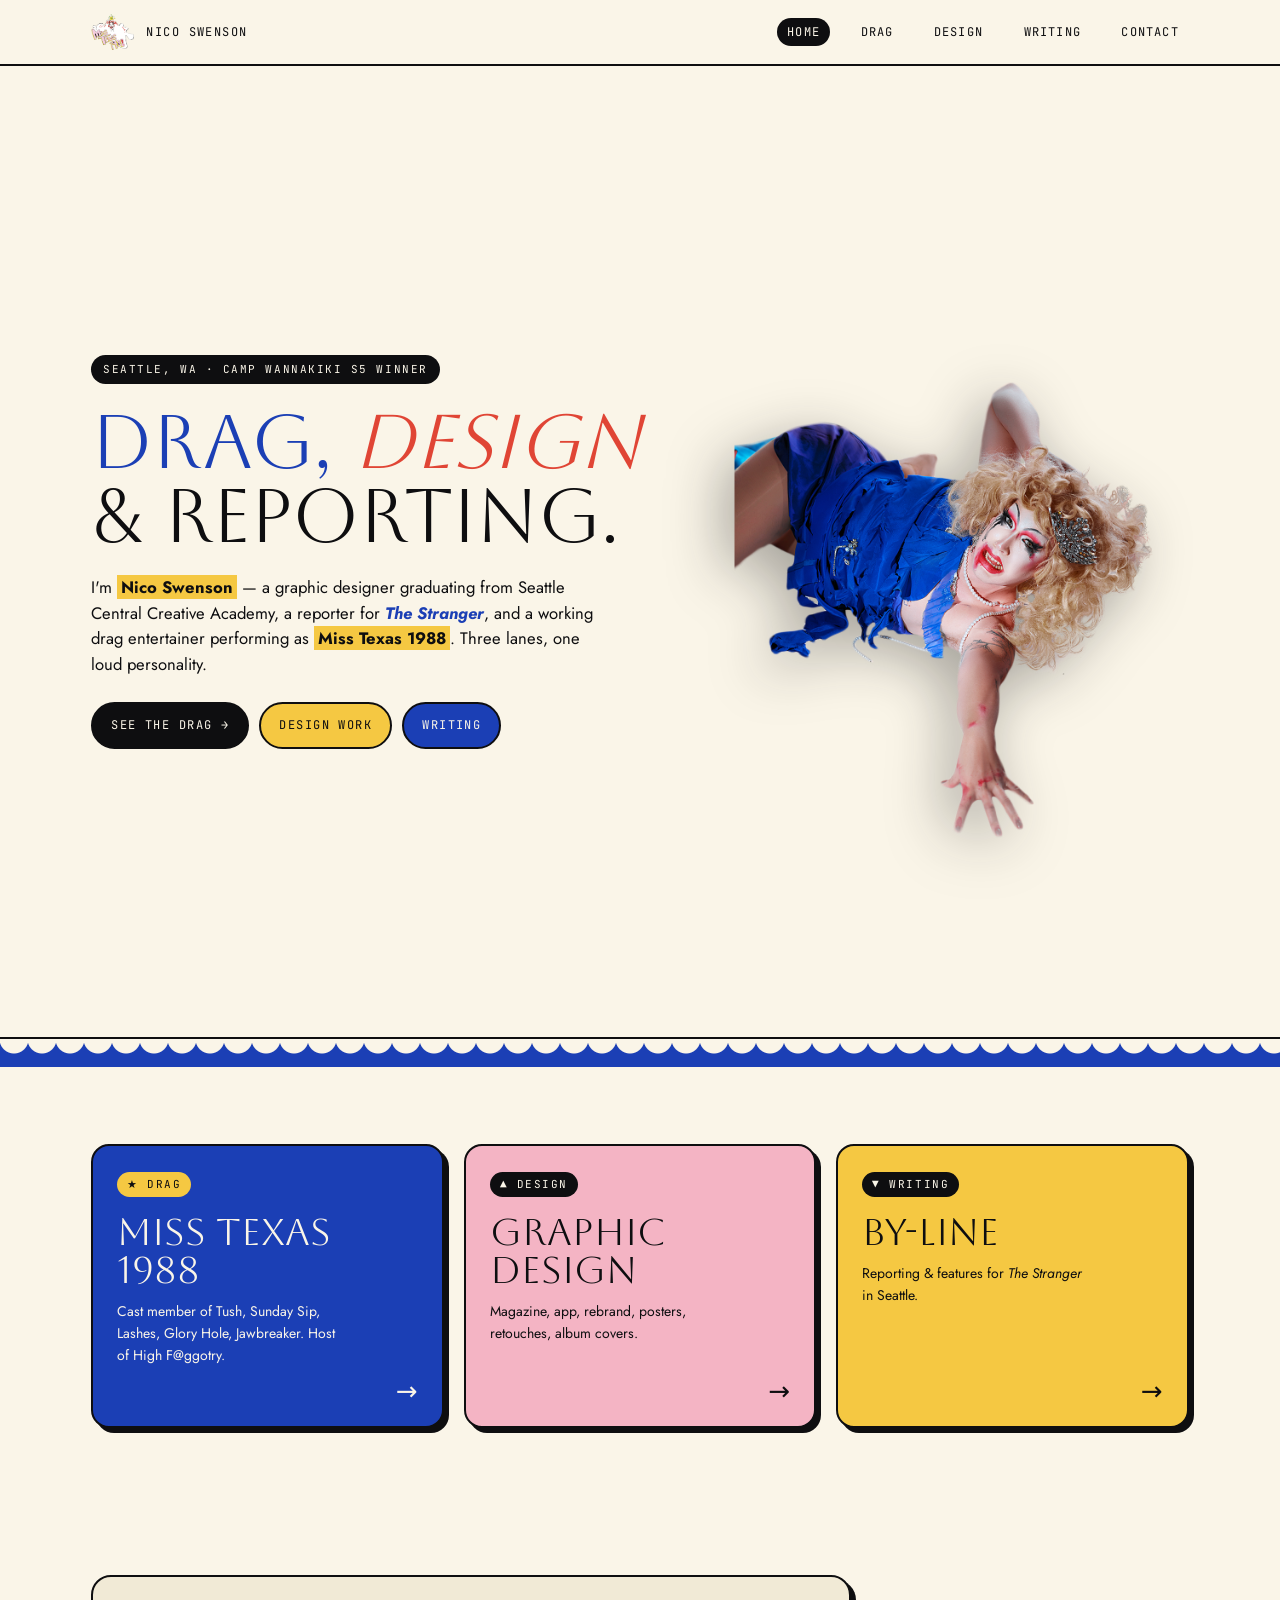
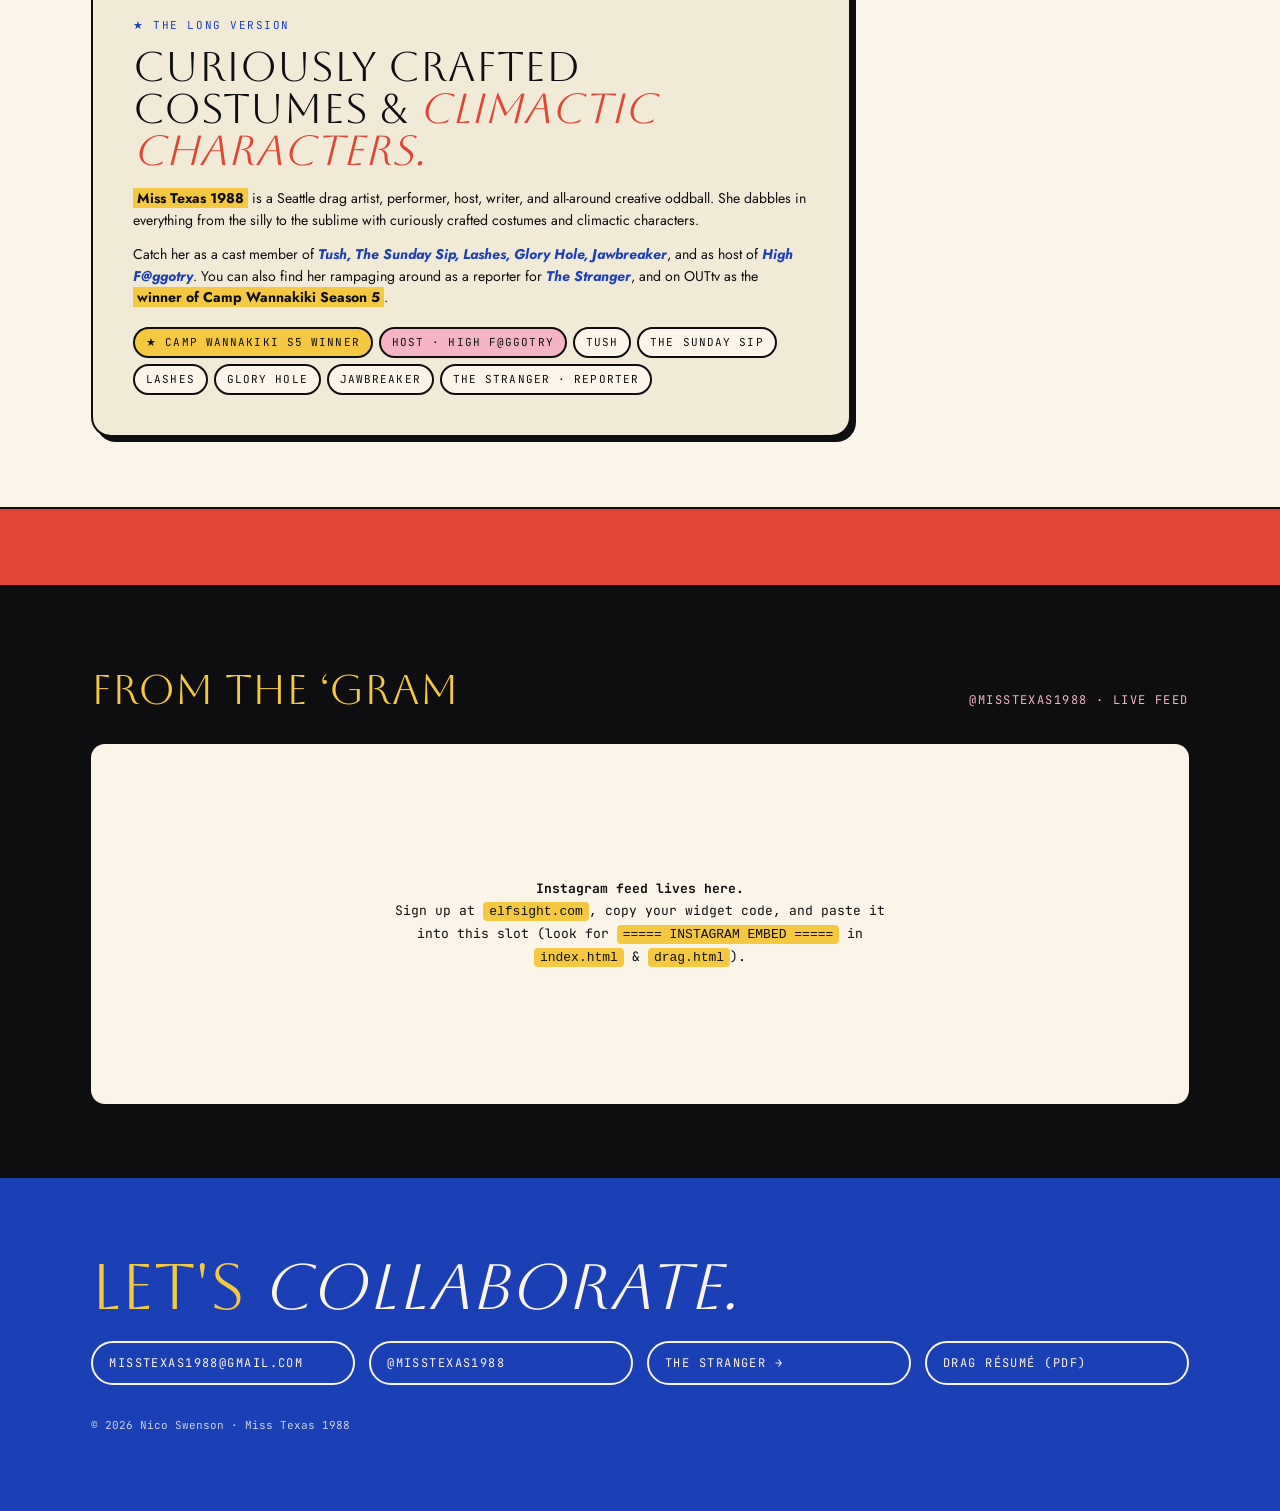
==== index.html @ ac4495b8 "Clean rebuild: simplify layout, drop fixed positioning" ====
<!DOCTYPE html>
<html lang="en">
<head>
  <meta charset="UTF-8" />
  <meta name="viewport" content="width=device-width, initial-scale=1.0" />
  <title>Nico Swenson — drag, design &amp; reporting</title>
  <meta name="description" content="Miss Texas 1988 — Seattle drag artist, Camp Wannakiki S5 winner, host of High F@ggotry. Reporter for The Stranger. Graphic designer." />
  <link rel="stylesheet" href="assets/css/style.css" />
  <link rel="icon" href="assets/images/logo.png" />
</head>
<body>

  <!-- ========== NAV ========== -->
  <nav class="nav">
    <div class="wrap nav-inner">
      <a class="brand" href="index.html">
        <img src="assets/images/logo.png" alt="Miss Texas 1988" />
        <span class="name">Nico Swenson</span>
      </a>
      <ul class="nav-links">
        <li><a href="index.html" aria-current="page">Home</a></li>
        <li><a href="drag.html">Drag</a></li>
        <li><a href="design.html">Design</a></li>
        <li><a href="writing.html">Writing</a></li>
        <li><a href="#contact">Contact</a></li>
      </ul>
    </div>
  </nav>

  <!-- ========== HERO ========== -->
  <header class="hero">
    <div class="wrap hero-grid">
      <div class="hero-text">
        <span class="kicker">Seattle, WA · Camp Wannakiki S5 Winner</span>
        <h1>
          <span class="a">drag,</span>
          <span class="b">design</span>
          <br />
          <span class="c">&amp; reporting.</span>
        </h1>
        <p>
          I'm <strong>Nico Swenson</strong> — a graphic designer graduating from
          Seattle Central Creative Academy, a reporter for <em>The Stranger</em>,
          and a working drag entertainer performing as <strong>Miss Texas 1988</strong>.
          Three lanes, one loud personality.
        </p>
        <div class="hero-actions">
          <a class="btn solid" href="drag.html">See the drag →</a>
          <a class="btn lemon" href="design.html">Design work</a>
          <a class="btn cobalt" href="writing.html">Writing</a>
        </div>
      </div>
      <div class="hero-photo">
        <img src="assets/images/photo-cutout.png" alt="Miss Texas 1988 in cobalt blue dress" />
      </div>
    </div>
  </header>

  <div class="scallop"></div>

  <!-- ========== LANES ========== -->
  <section class="lanes">
    <div class="wrap">
      <div class="lanes-grid">
        <a class="lane drag" href="drag.html">
          <span class="tag">★ Drag</span>
          <h2>Miss Texas 1988</h2>
          <p>Cast member of Tush, Sunday Sip, Lashes, Glory Hole, Jawbreaker. Host of High F@ggotry.</p>
          <span class="arrow">→</span>
        </a>
        <a class="lane design" href="design.html">
          <span class="tag">▲ Design</span>
          <h2>Graphic Design</h2>
          <p>Magazine, app, rebrand, posters, retouches, album covers.</p>
          <span class="arrow">→</span>
        </a>
        <a class="lane writing" href="writing.html">
          <span class="tag">▼ Writing</span>
          <h2>By-line</h2>
          <p>Reporting &amp; features for <em>The Stranger</em> in Seattle.</p>
          <span class="arrow">→</span>
        </a>
      </div>
    </div>
  </section>

  <!-- ========== BIO ========== -->
  <section class="bio">
    <div class="wrap">
      <div class="bio-card">
        <div class="bio-kicker">★ The long version</div>
        <h2>Curiously crafted costumes &amp; <em>climactic characters.</em></h2>
        <p>
          <strong>Miss Texas 1988</strong> is a Seattle drag artist, performer,
          host, writer, and all-around creative oddball. She dabbles in everything
          from the silly to the sublime with curiously crafted costumes and
          climactic characters.
        </p>
        <p>
          Catch her as a cast member of <em>Tush, The Sunday Sip, Lashes, Glory Hole, Jawbreaker</em>,
          and as host of <em>High F@ggotry</em>. You can also find her rampaging
          around as a reporter for <em>The Stranger</em>, and on OUTtv as the
          <strong>winner of Camp Wannakiki Season 5</strong>.
        </p>
        <ul class="creds">
          <li class="win">★ Camp Wannakiki S5 Winner</li>
          <li class="host">Host · High F@ggotry</li>
          <li>Tush</li>
          <li>The Sunday Sip</li>
          <li>Lashes</li>
          <li>Glory Hole</li>
          <li>Jawbreaker</li>
          <li>The Stranger · Reporter</li>
        </ul>
      </div>
    </div>
  </section>

  <!-- ========== CREDITS MARQUEE ========== -->
  <div class="marquee" aria-hidden="true">
    <div class="marquee-track">
      <span>★ Camp Wannakiki S5 Winner</span><span class="dot">✦</span>
      <span>Tush</span><span class="dot">✦</span>
      <span>The Sunday Sip</span><span class="dot">✦</span>
      <span>Lashes</span><span class="dot">✦</span>
      <span>Glory Hole</span><span class="dot">✦</span>
      <span>Jawbreaker</span><span class="dot">✦</span>
      <span>Host of High F@ggotry</span><span class="dot">✦</span>
      <span>Reporter · The Stranger</span><span class="dot">✦</span>
      <span>★ Camp Wannakiki S5 Winner</span><span class="dot">✦</span>
      <span>Tush</span><span class="dot">✦</span>
    </div>
  </div>

  <!-- ========== INSTAGRAM ========== -->
  <section class="ig" id="instagram">
    <div class="wrap">
      <div class="ig-head">
        <h2>From the &lsquo;gram</h2>
        <span class="meta">@misstexas1988 · live feed</span>
      </div>
      <div class="ig-slot">
        <div class="placeholder">
          <strong>Instagram feed lives here.</strong><br />
          Sign up at <code>elfsight.com</code>, copy your widget code, and paste it into this slot
          (look for <code>===== INSTAGRAM EMBED =====</code> in <code>index.html</code> &amp; <code>drag.html</code>).
        </div>
        <!-- ===== INSTAGRAM EMBED ===== -->
        <!-- PASTE WIDGET SCRIPT BELOW THIS LINE -->

        <!-- PASTE WIDGET SCRIPT ABOVE THIS LINE -->
      </div>
    </div>
  </section>

  <!-- ========== FOOTER ========== -->
  <footer class="foot" id="contact">
    <div class="wrap">
      <h2>Let's <em>collaborate.</em></h2>
      <div class="foot-links">
        <a href="mailto:misstexas1988@gmail.com">misstexas1988@gmail.com</a>
        <a href="https://www.instagram.com/misstexas1988/" target="_blank" rel="noopener">@misstexas1988</a>
        <a href="https://www.thestranger.com/authors/nico-swenson" target="_blank" rel="noopener">The Stranger →</a>
        <a href="assets/docs/miss-texas-1988-drag-resume.pdf" target="_blank">Drag Résumé (PDF)</a>
      </div>
      <small>© <span id="yr"></span> Nico Swenson · Miss Texas 1988</small>
    </div>
  </footer>

  <script>document.getElementById('yr').textContent = new Date().getFullYear();</script>
</body>
</html>
---- assets/css/style.css ----
/* =========================================================
   NICO SWENSON / MISS TEXAS 1988 — PORTFOLIO
   Clean rebuild. Bold but predictable.
   ========================================================= */

@import url('https://fonts.googleapis.com/css2?family=Aboreto&family=Jost:ital,wght@0,400;0,500;0,700;0,900;1,400;1,700&family=JetBrains+Mono:wght@400;700&display=swap');

/* Optional licensed fonts — drop files into assets/fonts/ to override */
@font-face {
  font-family: 'Dazzle Unicase';
  src: url('../fonts/dazzle-unicase.woff2') format('woff2');
  font-display: swap;
}
@font-face {
  font-family: 'Futura';
  src: url('../fonts/futura.woff2') format('woff2');
  font-display: swap;
}

/* ---------- TOKENS ---------- */
:root {
  --cream:   #FAF5E8;
  --bone:    #F1EAD6;
  --ink:     #0E0E10;
  --cobalt:  #1B3FB5;
  --pink:    #F4B4C4;
  --lemon:   #F5C842;
  --tomato:  #E04535;

  --max-w: 1200px;
  --gutter: clamp(20px, 4vw, 56px);

  --display: 'Dazzle Unicase', 'Aboreto', Georgia, serif;
  --body:    'Futura', 'Futura PT', 'Jost', system-ui, sans-serif;
  --mono:    'JetBrains Mono', ui-monospace, monospace;
}

/* ---------- RESET ---------- */
*, *::before, *::after { box-sizing: border-box; }
html, body { margin: 0; padding: 0; }
body {
  font-family: var(--body);
  background: var(--cream);
  color: var(--ink);
  line-height: 1.55;
  -webkit-font-smoothing: antialiased;
  overflow-x: hidden;
}
img { max-width: 100%; display: block; height: auto; }
a { color: inherit; }
button { font: inherit; cursor: pointer; }

.wrap {
  max-width: var(--max-w);
  margin-inline: auto;
  padding-inline: var(--gutter);
}

/* =========================================================
   NAV
   ========================================================= */
.nav {
  border-bottom: 2px solid var(--ink);
  background: var(--cream);
  position: sticky;
  top: 0;
  z-index: 50;
}
.nav-inner {
  display: flex;
  align-items: center;
  justify-content: space-between;
  gap: 24px;
  padding-block: 14px;
}
.brand {
  display: inline-flex;
  align-items: center;
  gap: 12px;
  text-decoration: none;
  color: var(--ink);
}
.brand img {
  height: 36px;
  width: auto;
}
.brand .name {
  font-family: var(--mono);
  font-size: 12px;
  text-transform: uppercase;
  letter-spacing: .12em;
}
.nav-links {
  display: flex;
  gap: clamp(8px, 1.6vw, 22px);
  list-style: none;
  margin: 0; padding: 0;
  font-family: var(--mono);
  font-size: 12px;
  text-transform: uppercase;
  letter-spacing: .1em;
}
.nav-links a {
  text-decoration: none;
  padding: 6px 10px;
  border-radius: 999px;
  transition: background .15s, color .15s;
}
.nav-links a:hover,
.nav-links a[aria-current="page"] {
  background: var(--ink);
  color: var(--cream);
}
@media (max-width: 640px) {
  .nav-inner { flex-wrap: wrap; }
  .brand .name { display: none; }
}

/* =========================================================
   HERO — split layout: text + photo
   Two columns on desktop, stacked on mobile.
   ========================================================= */
.hero {
  padding-block: clamp(40px, 6vw, 80px);
  border-bottom: 2px solid var(--ink);
}
.hero-grid {
  display: grid;
  grid-template-columns: 1.2fr 1fr;
  gap: clamp(24px, 4vw, 48px);
  align-items: center;
}
.hero-text { min-width: 0; }
.kicker {
  display: inline-block;
  font-family: var(--mono);
  font-size: 11px;
  text-transform: uppercase;
  letter-spacing: .14em;
  padding: 6px 12px;
  background: var(--ink);
  color: var(--cream);
  border-radius: 999px;
  margin-bottom: 20px;
}
.hero h1 {
  font-family: var(--display);
  font-weight: 400;
  font-size: clamp(36px, 6vw, 76px);
  line-height: .98;
  letter-spacing: -.01em;
  margin: 0 0 22px;
}
.hero h1 .a { color: var(--cobalt); }
.hero h1 .b { color: var(--tomato); font-style: italic; }
.hero h1 .c { color: var(--ink); }
.hero p {
  font-size: clamp(15px, 1.3vw, 18px);
  line-height: 1.55;
  max-width: 52ch;
  margin: 0 0 24px;
}
.hero p strong { background: var(--lemon); padding: 0 4px; }
.hero p em { color: var(--cobalt); font-style: italic; font-weight: 700; }
.hero-actions {
  display: flex;
  flex-wrap: wrap;
  gap: 10px;
}
.btn {
  display: inline-flex;
  align-items: center;
  gap: 8px;
  text-decoration: none;
  padding: 12px 18px;
  border: 2px solid var(--ink);
  border-radius: 999px;
  font-family: var(--mono);
  font-size: 12px;
  text-transform: uppercase;
  letter-spacing: .12em;
  transition: transform .15s, background .15s, color .15s;
}
.btn:hover { transform: translate(-2px, -2px); }
.btn.solid    { background: var(--ink); color: var(--cream); }
.btn.solid:hover { background: var(--cobalt); }
.btn.lemon    { background: var(--lemon); }
.btn.tomato   { background: var(--tomato); color: var(--cream); }
.btn.cobalt   { background: var(--cobalt); color: var(--cream); }

.hero-photo {
  display: grid;
  place-items: center;
  position: relative;
}
.hero-photo img {
  width: 100%;
  max-width: 460px;
  filter: drop-shadow(-10px 14px 28px rgba(14,14,16,.35));
  animation: tilt 7s ease-in-out infinite;
}
@keyframes tilt {
  0%, 100% { transform: rotate(-1.5deg); }
  50%      { transform: rotate(1.5deg); }
}

@media (max-width: 880px) {
  .hero-grid { grid-template-columns: 1fr; }
  .hero-photo { order: -1; }
  .hero-photo img { max-width: 280px; }
}

/* =========================================================
   SCALLOP DIVIDER
   ========================================================= */
.scallop {
  height: 28px;
  background:
    radial-gradient(circle at 14px 0, transparent 14px, var(--cobalt) 15px) 0 0/28px 28px;
}

/* =========================================================
   LANE CARDS — three boxes on hub
   ========================================================= */
.lanes {
  padding-block: clamp(48px, 6vw, 80px);
}
.lanes-grid {
  display: grid;
  grid-template-columns: repeat(3, 1fr);
  gap: 20px;
}
@media (max-width: 880px) { .lanes-grid { grid-template-columns: 1fr; } }

.lane {
  display: flex;
  flex-direction: column;
  gap: 12px;
  padding: 26px 24px 22px;
  border: 2px solid var(--ink);
  border-radius: 18px;
  text-decoration: none;
  color: var(--ink);
  min-height: 240px;
  box-shadow: 5px 5px 0 var(--ink);
  transition: transform .15s, box-shadow .15s;
}
.lane:hover { transform: translate(-2px, -2px); box-shadow: 7px 7px 0 var(--ink); }
.lane .tag {
  font-family: var(--mono);
  font-size: 11px;
  text-transform: uppercase;
  letter-spacing: .14em;
  width: max-content;
  padding: 4px 10px;
  border-radius: 999px;
  background: var(--ink);
  color: var(--cream);
}
.lane h2 {
  font-family: var(--display);
  font-weight: 400;
  font-size: clamp(28px, 3vw, 38px);
  line-height: 1;
  margin: 4px 0 0;
}
.lane p { margin: 0; font-size: 14px; max-width: 28ch; }
.lane .arrow {
  margin-top: auto;
  align-self: flex-end;
  font-size: 26px;
  line-height: 1;
}

.lane.drag    { background: var(--cobalt); color: var(--cream); }
.lane.drag .tag { background: var(--lemon); color: var(--ink); }
.lane.design  { background: var(--pink); }
.lane.writing { background: var(--lemon); }

/* =========================================================
   BIO BLOCK
   ========================================================= */
.bio {
  padding-block: clamp(40px, 6vw, 70px);
}
.bio-card {
  background: var(--bone);
  border: 2px solid var(--ink);
  border-radius: 20px;
  padding: clamp(24px, 3.5vw, 40px);
  box-shadow: 5px 5px 0 var(--ink);
  max-width: 760px;
}
.bio-kicker {
  font-family: var(--mono);
  font-size: 11px;
  text-transform: uppercase;
  letter-spacing: .14em;
  color: var(--cobalt);
  margin-bottom: 12px;
}
.bio h2 {
  font-family: var(--display);
  font-weight: 400;
  font-size: clamp(28px, 3.4vw, 42px);
  line-height: 1;
  margin: 0 0 16px;
}
.bio h2 em { color: var(--tomato); font-style: italic; }
.bio p {
  font-size: clamp(14px, 1.1vw, 16px);
  line-height: 1.55;
  margin: 0 0 12px;
}
.bio p strong { background: var(--lemon); padding: 0 4px; }
.bio p em     { color: var(--cobalt); font-style: italic; font-weight: 700; }

.creds {
  display: flex;
  flex-wrap: wrap;
  gap: 6px;
  margin: 18px 0 0;
  padding: 0;
  list-style: none;
}
.creds li {
  font-family: var(--mono);
  font-size: 11px;
  text-transform: uppercase;
  letter-spacing: .1em;
  padding: 5px 11px;
  border: 2px solid var(--ink);
  border-radius: 999px;
  background: var(--cream);
}
.creds li.win  { background: var(--lemon); }
.creds li.host { background: var(--pink); }

/* =========================================================
   MARQUEE STRIP
   ========================================================= */
.marquee {
  background: var(--tomato);
  color: var(--cream);
  border-block: 2px solid var(--ink);
  padding-block: 16px;
  overflow: hidden;
  white-space: nowrap;
  font-family: var(--display);
  font-size: clamp(20px, 2.4vw, 28px);
}
.marquee-track {
  display: inline-block;
  padding-left: 100%;
  animation: scroll 30s linear infinite;
}
.marquee-track span { margin: 0 16px; }
.marquee-track .dot { color: var(--lemon); }
@keyframes scroll {
  from { transform: translateX(0); }
  to   { transform: translateX(-100%); }
}

/* =========================================================
   GALLERY (DRAG PAGE)
   ========================================================= */
.gallery {
  padding-block: clamp(40px, 6vw, 80px);
  display: grid;
  grid-template-columns: repeat(6, 1fr);
  gap: 16px;
}
.gallery figure {
  margin: 0;
  border: 2px solid var(--ink);
  border-radius: 14px;
  overflow: hidden;
  position: relative;
  background: var(--bone);
}
.gallery img {
  width: 100%;
  aspect-ratio: 4/5;
  object-fit: cover;
}
.gallery .span-3 { grid-column: span 3; }
.gallery .span-2 { grid-column: span 2; }
.gallery .span-4 { grid-column: span 4; }
.gallery .span-6 { grid-column: span 6; }
@media (max-width: 720px) {
  .gallery { grid-template-columns: 1fr; }
  .gallery [class*="span-"] { grid-column: 1 / -1; }
}
.gallery figcaption {
  position: absolute;
  left: 10px; bottom: 10px;
  background: var(--ink);
  color: var(--cream);
  padding: 5px 10px;
  border-radius: 999px;
  font-family: var(--mono);
  font-size: 11px;
  text-transform: uppercase;
  letter-spacing: .1em;
}

/* =========================================================
   BOOKING / RESUME BAND
   ========================================================= */
.book {
  background: var(--lemon);
  border-block: 2px solid var(--ink);
  padding-block: clamp(40px, 5vw, 70px);
}
.book-grid {
  display: grid;
  grid-template-columns: 1.4fr 1fr;
  gap: 28px;
  align-items: end;
}
@media (max-width: 720px) { .book-grid { grid-template-columns: 1fr; } }
.book h2 {
  font-family: var(--display);
  font-weight: 400;
  font-size: clamp(32px, 4.5vw, 56px);
  line-height: 1;
  margin: 0 0 14px;
  color: var(--cobalt);
}
.book p { margin: 0 0 22px; max-width: 50ch; font-size: 16px; }
.resume-card {
  background: var(--cream);
  border: 2px solid var(--ink);
  border-radius: 14px;
  padding: 16px;
  display: flex;
  gap: 14px;
  align-items: center;
  text-decoration: none;
  color: var(--ink);
  box-shadow: 5px 5px 0 var(--ink);
}
.resume-card img {
  width: 70px; height: 92px;
  object-fit: cover;
  border: 1px solid var(--ink);
  border-radius: 4px;
}
.resume-card .meta {
  font-family: var(--mono); font-size: 11px;
  text-transform: uppercase; letter-spacing: .1em;
  margin-bottom: 4px;
}
.resume-card strong { font-size: 16px; }

/* =========================================================
   PROJECTS GRID (DESIGN PAGE)
   ========================================================= */
.projects {
  padding-block: clamp(40px, 6vw, 80px);
  display: grid;
  grid-template-columns: repeat(6, 1fr);
  gap: 18px;
}
@media (max-width: 880px) { .projects { grid-template-columns: 1fr; } }

.project {
  display: flex;
  flex-direction: column;
  text-decoration: none;
  color: inherit;
  border: 2px solid var(--ink);
  border-radius: 16px;
  background: var(--bone);
  overflow: hidden;
  min-height: 280px;
  box-shadow: 5px 5px 0 var(--ink);
  transition: transform .15s, box-shadow .15s;
}
.project:hover { transform: translate(-2px, -2px); box-shadow: 7px 7px 0 var(--ink); }
.project .thumb {
  flex: 1;
  display: grid;
  place-items: center;
  padding: 24px;
  font-family: var(--mono);
  font-size: 11px;
  text-transform: uppercase;
  letter-spacing: .14em;
  text-align: center;
  position: relative;
  background-size: cover;
  background-position: center;
}
.project .thumb.placeholder::after {
  content: '';
  position: absolute;
  inset: 12px;
  border: 2px dashed var(--ink);
  border-radius: 8px;
}
.project .body {
  border-top: 2px solid var(--ink);
  padding: 14px 16px;
  background: var(--cream);
}
.project h3 {
  font-family: var(--display);
  font-weight: 400;
  font-size: 22px;
  line-height: 1;
  margin: 0 0 4px;
}
.project .label {
  font-family: var(--mono); font-size: 10px;
  text-transform: uppercase; letter-spacing: .14em;
  color: var(--cobalt); margin-bottom: 4px;
}
.project p { margin: 0; font-size: 13px; }

.project.feature { grid-column: span 4; }
.project.half    { grid-column: span 3; }
.project.third   { grid-column: span 2; }
@media (max-width: 880px) {
  .project[class*="feature"], .project[class*="half"], .project[class*="third"] { grid-column: 1 / -1; }
}

.tint-pink   .thumb { background-color: var(--pink); }
.tint-lemon  .thumb { background-color: var(--lemon); }
.tint-cobalt .thumb { background-color: var(--cobalt); color: var(--cream); }
.tint-cobalt .thumb.placeholder::after { border-color: var(--cream); }
.tint-tomato .thumb { background-color: var(--tomato); color: var(--cream); }
.tint-tomato .thumb.placeholder::after { border-color: var(--cream); }

/* =========================================================
   ARTICLES (WRITING PAGE)
   ========================================================= */
.articles {
  padding-block: clamp(30px, 5vw, 70px);
}
.articles ol { list-style: none; padding: 0; margin: 0; }
.article {
  display: grid;
  grid-template-columns: 110px 1fr auto;
  gap: 18px;
  align-items: baseline;
  padding: 20px 0;
  border-bottom: 2px solid var(--ink);
  text-decoration: none;
  color: var(--ink);
}
.article:hover { background: var(--lemon); }
.article .date {
  font-family: var(--mono);
  font-size: 11px;
  text-transform: uppercase;
  letter-spacing: .12em;
  white-space: nowrap;
}
.article h3 {
  font-family: var(--display);
  font-weight: 400;
  font-size: clamp(20px, 2vw, 28px);
  line-height: 1.15;
  margin: 0;
}
.article .pub {
  font-family: var(--mono);
  font-size: 11px;
  text-transform: uppercase;
  letter-spacing: .12em;
  color: var(--cobalt);
}
@media (max-width: 720px) {
  .article { grid-template-columns: 1fr; }
}

.author-card {
  margin-block: clamp(30px, 5vw, 60px);
  background: var(--tomato);
  color: var(--cream);
  border: 2px solid var(--ink);
  border-radius: 18px;
  padding: 24px;
  display: grid;
  grid-template-columns: 1fr auto;
  gap: 20px;
  align-items: center;
  box-shadow: 5px 5px 0 var(--ink);
}
@media (max-width: 720px) { .author-card { grid-template-columns: 1fr; } }
.author-card h3 {
  font-family: var(--display);
  font-weight: 400;
  font-size: clamp(22px, 2.6vw, 32px);
  line-height: 1.1;
  margin: 0 0 4px;
}

/* =========================================================
   INSTAGRAM EMBED SLOT
   ========================================================= */
.ig {
  background: var(--ink);
  color: var(--cream);
  padding-block: clamp(40px, 6vw, 70px);
}
.ig-head {
  display: flex;
  justify-content: space-between;
  align-items: baseline;
  flex-wrap: wrap;
  gap: 14px;
  margin-bottom: 22px;
}
.ig-head h2 {
  font-family: var(--display);
  font-weight: 400;
  font-size: clamp(28px, 3.4vw, 42px);
  margin: 0;
  color: var(--lemon);
}
.ig-head .meta {
  font-family: var(--mono);
  font-size: 12px;
  text-transform: uppercase;
  letter-spacing: .12em;
  color: var(--pink);
}
.ig-slot {
  background: var(--cream);
  color: var(--ink);
  border-radius: 14px;
  padding: 20px;
  min-height: 360px;
  display: grid;
  place-items: center;
  text-align: center;
}
.ig-slot .placeholder {
  max-width: 500px;
  font-family: var(--mono);
  font-size: 13px;
  line-height: 1.7;
}
.ig-slot code {
  background: var(--lemon);
  padding: 2px 6px;
  border-radius: 4px;
}

/* =========================================================
   FOOTER
   ========================================================= */
.foot {
  background: var(--cobalt);
  color: var(--cream);
  padding-block: clamp(40px, 6vw, 80px);
  border-top: 4px solid var(--ink);
}
.foot h2 {
  font-family: var(--display);
  font-weight: 400;
  font-size: clamp(34px, 5vw, 64px);
  line-height: 1;
  margin: 0 0 22px;
  color: var(--lemon);
}
.foot h2 em { color: var(--cream); font-style: italic; }
.foot-links {
  display: grid;
  grid-template-columns: repeat(auto-fit, minmax(180px, 1fr));
  gap: 14px;
  font-family: var(--mono);
  font-size: 12px;
  text-transform: uppercase;
  letter-spacing: .12em;
}
.foot-links a {
  display: inline-block;
  padding: 11px 16px;
  border: 2px solid var(--cream);
  border-radius: 999px;
  text-decoration: none;
  color: var(--cream);
}
.foot-links a:hover { background: var(--lemon); color: var(--ink); border-color: var(--ink); }
.foot small {
  display: block;
  margin-top: 32px;
  font-family: var(--mono);
  font-size: 11px;
  opacity: .8;
}

/* =========================================================
   ACCESSIBILITY
   ========================================================= */
a:focus-visible, button:focus-visible {
  outline: 3px solid var(--tomato);
  outline-offset: 3px;
}
@media (prefers-reduced-motion: reduce) {
  * { animation: none !important; transition: none !important; }
}
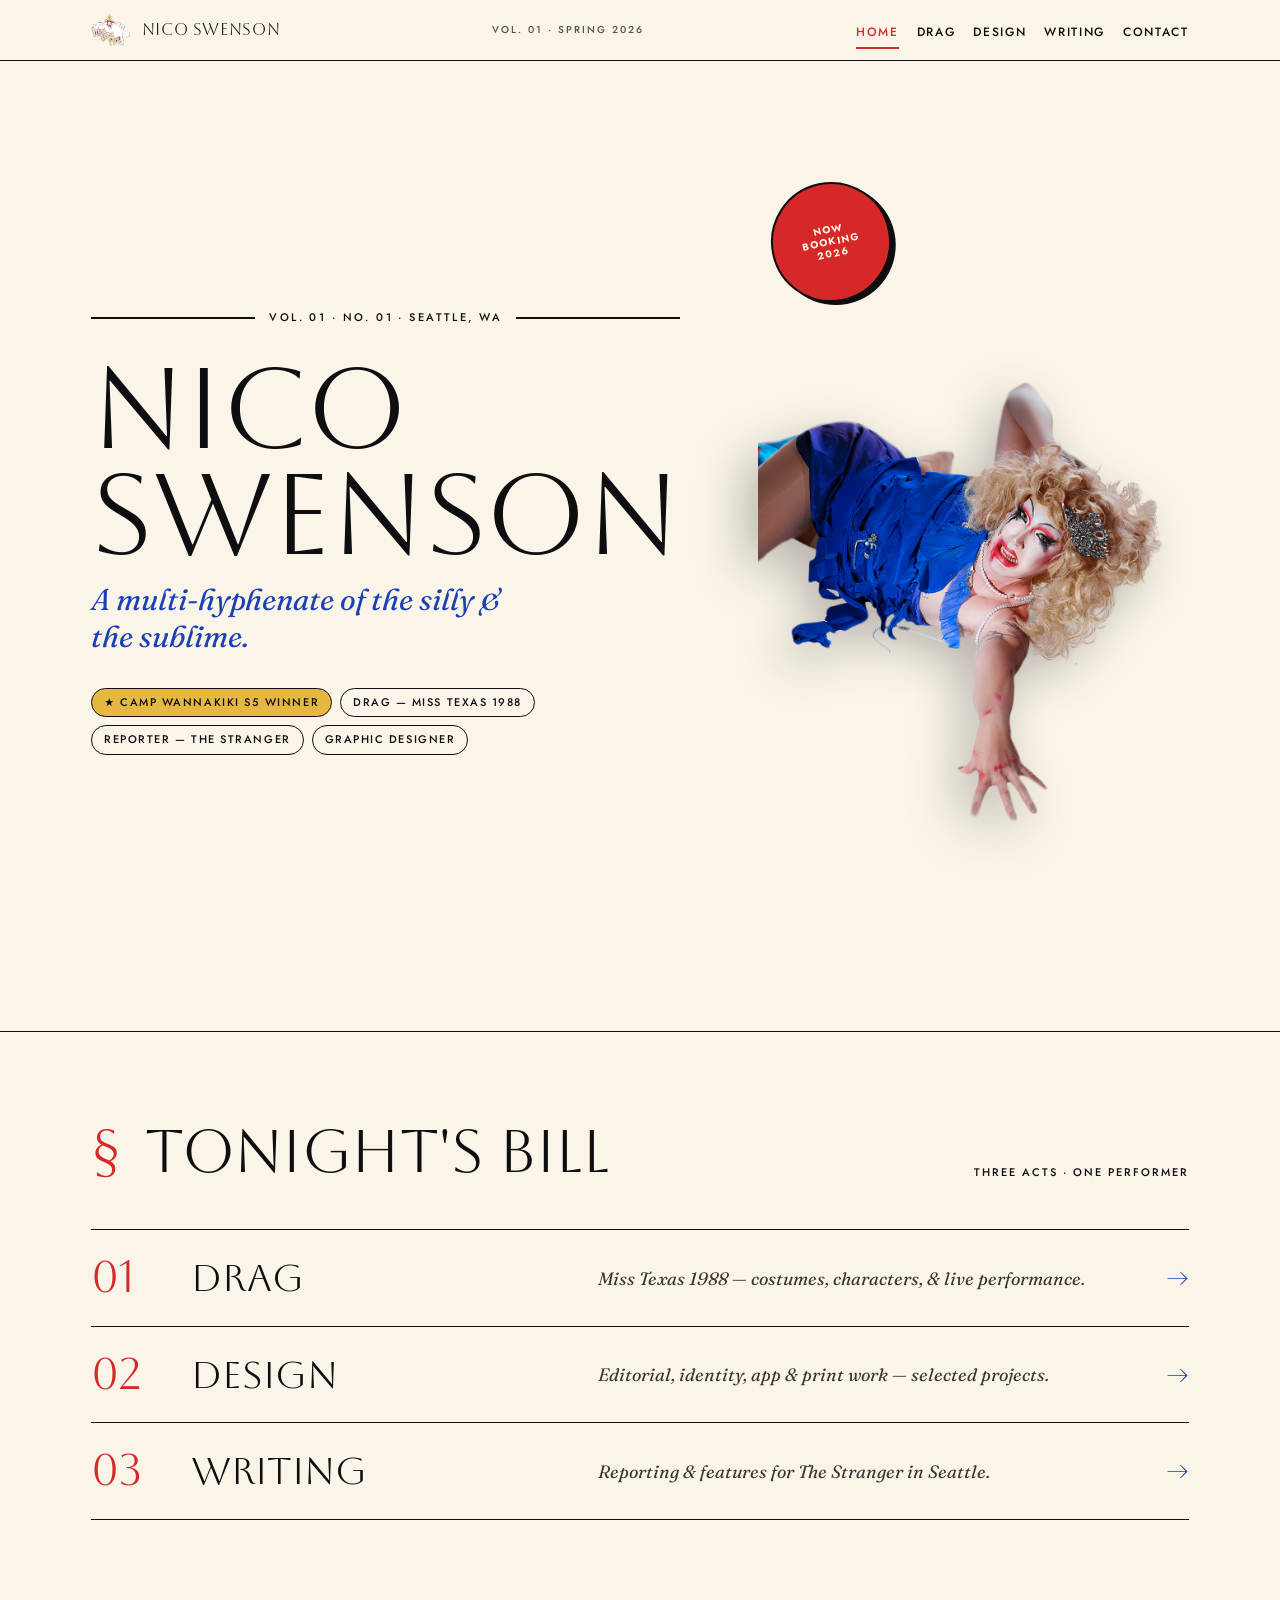
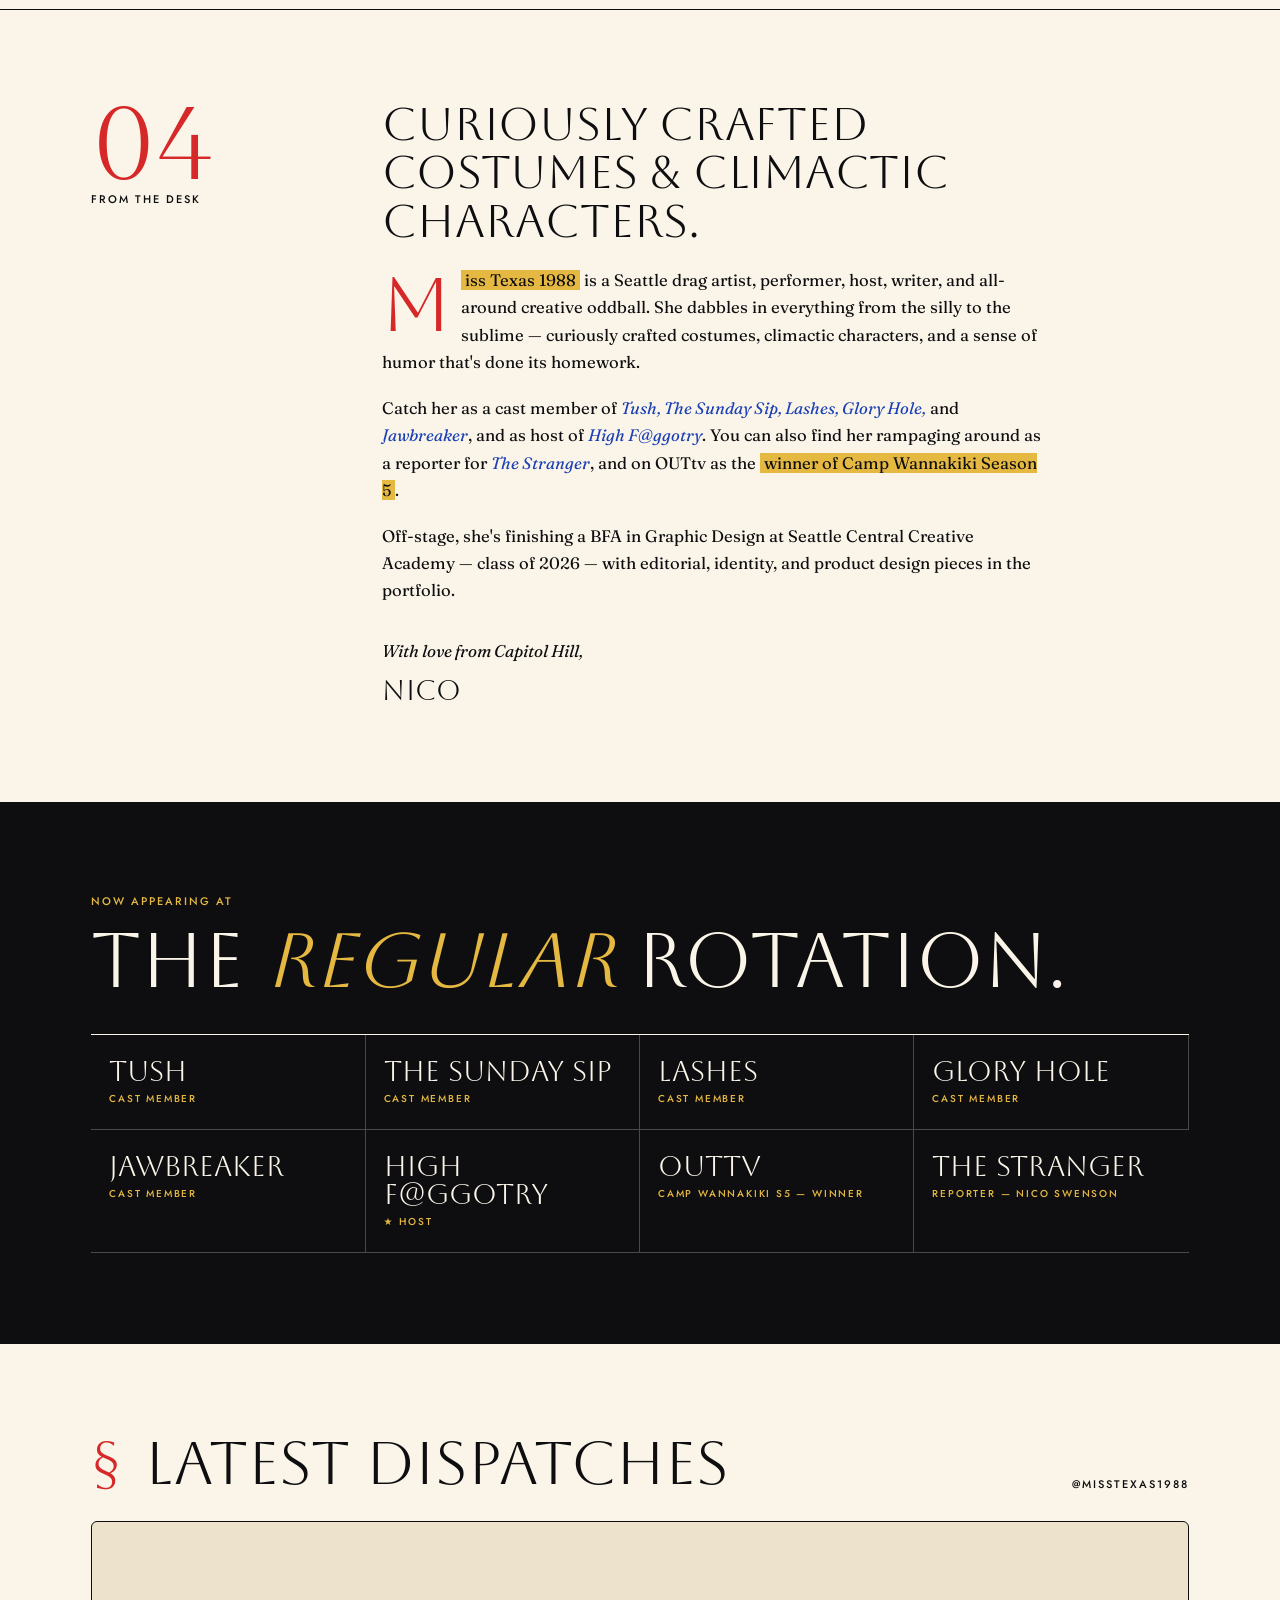
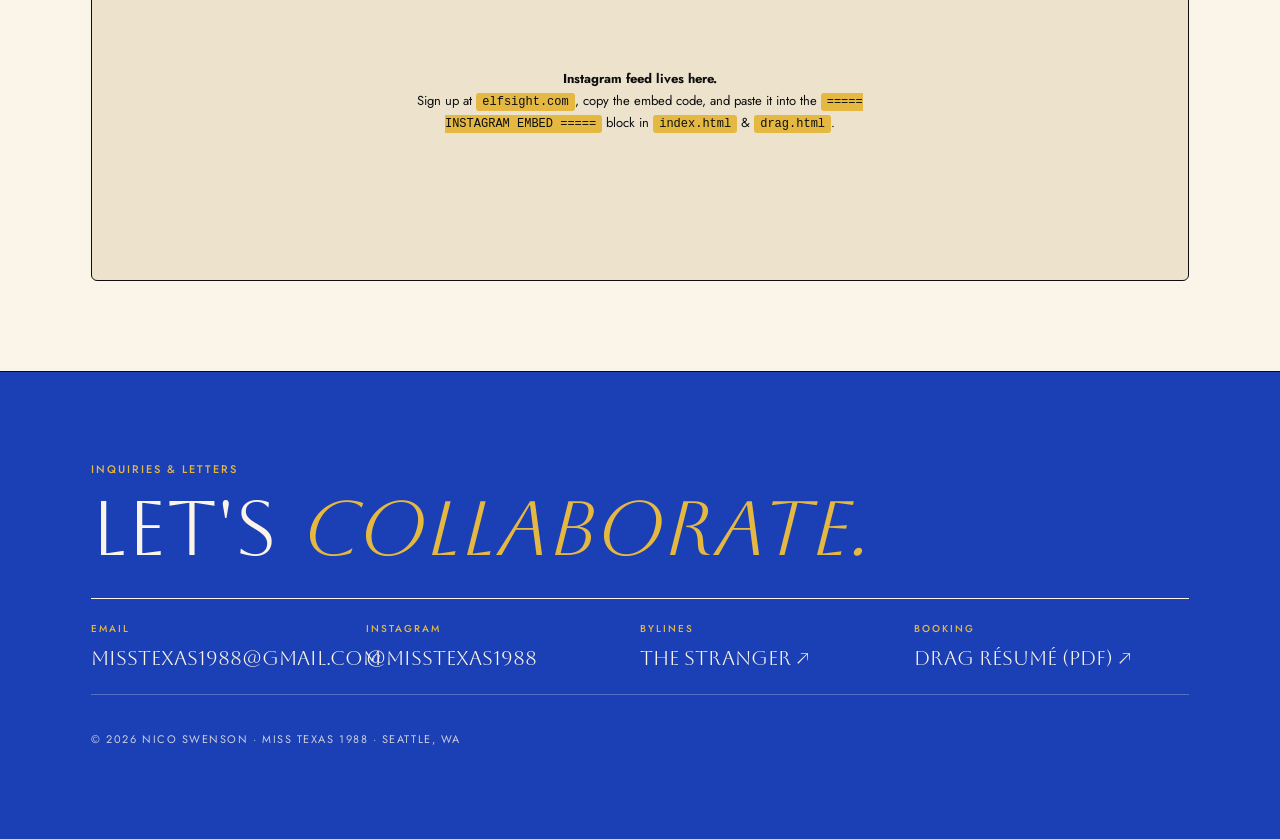
==== commit 17f1aa9f: "Editorial rebuild: Vol. 01 personal magazine" ====
--- a/index.html
+++ b/index.html
@@ -3,147 +3,174 @@
 <head>
   <meta charset="UTF-8" />
   <meta name="viewport" content="width=device-width, initial-scale=1.0" />
-  <title>Nico Swenson — drag, design &amp; reporting</title>
-  <meta name="description" content="Miss Texas 1988 — Seattle drag artist, Camp Wannakiki S5 winner, host of High F@ggotry. Reporter for The Stranger. Graphic designer." />
+  <title>Nico Swenson — Vol. 01</title>
+  <meta name="description" content="Miss Texas 1988 — Seattle drag artist, Camp Wannakiki S5 winner, host of High F@ggotry, reporter for The Stranger, graphic designer." />
   <link rel="stylesheet" href="assets/css/style.css" />
   <link rel="icon" href="assets/images/logo.png" />
 </head>
 <body>
 
-  <!-- ========== NAV ========== -->
-  <nav class="nav">
-    <div class="wrap nav-inner">
+  <!-- ========== MASTHEAD ========== -->
+  <header class="masthead">
+    <div class="wrap masthead-inner">
       <a class="brand" href="index.html">
         <img src="assets/images/logo.png" alt="Miss Texas 1988" />
-        <span class="name">Nico Swenson</span>
+        <span class="brand-name">Nico Swenson</span>
       </a>
+      <div class="vol">Vol. 01 · Spring 2026</div>
       <ul class="nav-links">
         <li><a href="index.html" aria-current="page">Home</a></li>
         <li><a href="drag.html">Drag</a></li>
         <li><a href="design.html">Design</a></li>
         <li><a href="writing.html">Writing</a></li>
-        <li><a href="#contact">Contact</a></li>
+        <li><a href="#colophon">Contact</a></li>
       </ul>
     </div>
-  </nav>
-
-  <!-- ========== HERO ========== -->
-  <header class="hero">
-    <div class="wrap hero-grid">
-      <div class="hero-text">
-        <span class="kicker">Seattle, WA · Camp Wannakiki S5 Winner</span>
-        <h1>
-          <span class="a">drag,</span>
-          <span class="b">design</span>
-          <br />
-          <span class="c">&amp; reporting.</span>
-        </h1>
-        <p>
-          I'm <strong>Nico Swenson</strong> — a graphic designer graduating from
-          Seattle Central Creative Academy, a reporter for <em>The Stranger</em>,
-          and a working drag entertainer performing as <strong>Miss Texas 1988</strong>.
-          Three lanes, one loud personality.
-        </p>
-        <div class="hero-actions">
-          <a class="btn solid" href="drag.html">See the drag →</a>
-          <a class="btn lemon" href="design.html">Design work</a>
-          <a class="btn cobalt" href="writing.html">Writing</a>
-        </div>
-      </div>
-      <div class="hero-photo">
+  </header>
+
+  <!-- ========== COVER ========== -->
+  <section class="cover">
+    <div class="wrap cover-grid">
+      <div class="cover-text">
+        <div class="cover-issue">Vol. 01 · No. 01 · Seattle, WA</div>
+        <h1>Nico<br/>Swenson</h1>
+        <p class="lede">A multi-hyphenate of the silly &amp; the sublime.</p>
+        <div class="roles">
+          <span class="win">★ Camp Wannakiki S5 Winner</span>
+          <span>Drag — Miss Texas 1988</span>
+          <span>Reporter — The Stranger</span>
+          <span>Graphic Designer</span>
+        </div>
+      </div>
+      <div class="cover-photo">
         <img src="assets/images/photo-cutout.png" alt="Miss Texas 1988 in cobalt blue dress" />
-      </div>
-    </div>
-  </header>
-
-  <div class="scallop"></div>
-
-  <!-- ========== LANES ========== -->
-  <section class="lanes">
-    <div class="wrap">
-      <div class="lanes-grid">
-        <a class="lane drag" href="drag.html">
-          <span class="tag">★ Drag</span>
-          <h2>Miss Texas 1988</h2>
-          <p>Cast member of Tush, Sunday Sip, Lashes, Glory Hole, Jawbreaker. Host of High F@ggotry.</p>
+        <div class="badge">Now<br/>Booking<br/>2026</div>
+      </div>
+    </div>
+  </section>
+
+  <!-- ========== TABLE OF CONTENTS ========== -->
+  <section class="toc">
+    <div class="wrap">
+      <div class="toc-head">
+        <span class="num">§</span>
+        <h2>Tonight's Bill</h2>
+        <span class="meta">Three acts · one performer</span>
+      </div>
+      <div class="toc-list">
+        <a class="toc-item" href="drag.html">
+          <span class="n">01</span>
+          <span class="title">Drag</span>
+          <span class="desc">Miss Texas 1988 — costumes, characters, &amp; live performance.</span>
           <span class="arrow">→</span>
         </a>
-        <a class="lane design" href="design.html">
-          <span class="tag">▲ Design</span>
-          <h2>Graphic Design</h2>
-          <p>Magazine, app, rebrand, posters, retouches, album covers.</p>
+        <a class="toc-item" href="design.html">
+          <span class="n">02</span>
+          <span class="title">Design</span>
+          <span class="desc">Editorial, identity, app &amp; print work — selected projects.</span>
           <span class="arrow">→</span>
         </a>
-        <a class="lane writing" href="writing.html">
-          <span class="tag">▼ Writing</span>
-          <h2>By-line</h2>
-          <p>Reporting &amp; features for <em>The Stranger</em> in Seattle.</p>
+        <a class="toc-item" href="writing.html">
+          <span class="n">03</span>
+          <span class="title">Writing</span>
+          <span class="desc">Reporting &amp; features for <em>The Stranger</em> in Seattle.</span>
           <span class="arrow">→</span>
         </a>
       </div>
     </div>
   </section>
 
-  <!-- ========== BIO ========== -->
-  <section class="bio">
-    <div class="wrap">
-      <div class="bio-card">
-        <div class="bio-kicker">★ The long version</div>
-        <h2>Curiously crafted costumes &amp; <em>climactic characters.</em></h2>
+  <!-- ========== EDITOR'S LETTER ========== -->
+  <section class="letter">
+    <div class="wrap letter-grid">
+      <aside class="letter-side">
+        <div class="num">04</div>
+        <div class="label">From the Desk</div>
+      </aside>
+      <div class="letter-body">
+        <h2>Curiously crafted costumes &amp; climactic characters.</h2>
         <p>
           <strong>Miss Texas 1988</strong> is a Seattle drag artist, performer,
           host, writer, and all-around creative oddball. She dabbles in everything
-          from the silly to the sublime with curiously crafted costumes and
-          climactic characters.
+          from the silly to the sublime — curiously crafted costumes, climactic
+          characters, and a sense of humor that's done its homework.
         </p>
         <p>
-          Catch her as a cast member of <em>Tush, The Sunday Sip, Lashes, Glory Hole, Jawbreaker</em>,
-          and as host of <em>High F@ggotry</em>. You can also find her rampaging
-          around as a reporter for <em>The Stranger</em>, and on OUTtv as the
+          Catch her as a cast member of <em>Tush, The Sunday Sip, Lashes,
+          Glory Hole,</em> and <em>Jawbreaker</em>, and as host of
+          <em>High F@ggotry</em>. You can also find her rampaging around as a
+          reporter for <em>The Stranger</em>, and on OUTtv as the
           <strong>winner of Camp Wannakiki Season 5</strong>.
         </p>
-        <ul class="creds">
-          <li class="win">★ Camp Wannakiki S5 Winner</li>
-          <li class="host">Host · High F@ggotry</li>
-          <li>Tush</li>
-          <li>The Sunday Sip</li>
-          <li>Lashes</li>
-          <li>Glory Hole</li>
-          <li>Jawbreaker</li>
-          <li>The Stranger · Reporter</li>
-        </ul>
-      </div>
-    </div>
-  </section>
-
-  <!-- ========== CREDITS MARQUEE ========== -->
-  <div class="marquee" aria-hidden="true">
-    <div class="marquee-track">
-      <span>★ Camp Wannakiki S5 Winner</span><span class="dot">✦</span>
-      <span>Tush</span><span class="dot">✦</span>
-      <span>The Sunday Sip</span><span class="dot">✦</span>
-      <span>Lashes</span><span class="dot">✦</span>
-      <span>Glory Hole</span><span class="dot">✦</span>
-      <span>Jawbreaker</span><span class="dot">✦</span>
-      <span>Host of High F@ggotry</span><span class="dot">✦</span>
-      <span>Reporter · The Stranger</span><span class="dot">✦</span>
-      <span>★ Camp Wannakiki S5 Winner</span><span class="dot">✦</span>
-      <span>Tush</span><span class="dot">✦</span>
-    </div>
-  </div>
+        <p>
+          Off-stage, she's finishing a BFA in Graphic Design at Seattle Central
+          Creative Academy — class of 2026 — with editorial, identity, and
+          product design pieces in the portfolio.
+        </p>
+        <div class="signed">
+          With love from Capitol Hill,<br/>
+          <strong>Nico</strong>
+        </div>
+      </div>
+    </div>
+  </section>
+
+  <!-- ========== NOW APPEARING AT ========== -->
+  <section class="appearing">
+    <div class="wrap">
+      <div class="kicker">Now Appearing At</div>
+      <h2>The <em>regular</em> rotation.</h2>
+      <div class="venues">
+        <div class="venue">
+          <div class="name">Tush</div>
+          <div class="role">Cast member</div>
+        </div>
+        <div class="venue">
+          <div class="name">The Sunday Sip</div>
+          <div class="role">Cast member</div>
+        </div>
+        <div class="venue">
+          <div class="name">Lashes</div>
+          <div class="role">Cast member</div>
+        </div>
+        <div class="venue">
+          <div class="name">Glory Hole</div>
+          <div class="role">Cast member</div>
+        </div>
+        <div class="venue">
+          <div class="name">Jawbreaker</div>
+          <div class="role">Cast member</div>
+        </div>
+        <div class="venue">
+          <div class="name">High F@ggotry</div>
+          <div class="role">★ Host</div>
+        </div>
+        <div class="venue">
+          <div class="name">OUTtv</div>
+          <div class="role">Camp Wannakiki S5 — Winner</div>
+        </div>
+        <div class="venue">
+          <div class="name">The Stranger</div>
+          <div class="role">Reporter — Nico Swenson</div>
+        </div>
+      </div>
+    </div>
+  </section>
 
   <!-- ========== INSTAGRAM ========== -->
-  <section class="ig" id="instagram">
-    <div class="wrap">
-      <div class="ig-head">
-        <h2>From the &lsquo;gram</h2>
-        <span class="meta">@misstexas1988 · live feed</span>
-      </div>
-      <div class="ig-slot">
+  <section class="dispatches" id="instagram">
+    <div class="wrap">
+      <div class="dispatches-head">
+        <span class="num">§</span>
+        <h2>Latest Dispatches</h2>
+        <span class="meta">@misstexas1988</span>
+      </div>
+      <div class="ig-frame">
         <div class="placeholder">
-          <strong>Instagram feed lives here.</strong><br />
-          Sign up at <code>elfsight.com</code>, copy your widget code, and paste it into this slot
-          (look for <code>===== INSTAGRAM EMBED =====</code> in <code>index.html</code> &amp; <code>drag.html</code>).
+          <strong>Instagram feed lives here.</strong><br/>
+          Sign up at <code>elfsight.com</code>, copy the embed code, and paste it
+          into the <code>===== INSTAGRAM EMBED =====</code> block in
+          <code>index.html</code> &amp; <code>drag.html</code>.
         </div>
         <!-- ===== INSTAGRAM EMBED ===== -->
         <!-- PASTE WIDGET SCRIPT BELOW THIS LINE -->
@@ -153,17 +180,30 @@
     </div>
   </section>
 
-  <!-- ========== FOOTER ========== -->
-  <footer class="foot" id="contact">
-    <div class="wrap">
+  <!-- ========== COLOPHON / FOOTER ========== -->
+  <footer class="colophon" id="colophon">
+    <div class="wrap">
+      <div class="kicker">Inquiries &amp; Letters</div>
       <h2>Let's <em>collaborate.</em></h2>
-      <div class="foot-links">
-        <a href="mailto:misstexas1988@gmail.com">misstexas1988@gmail.com</a>
-        <a href="https://www.instagram.com/misstexas1988/" target="_blank" rel="noopener">@misstexas1988</a>
-        <a href="https://www.thestranger.com/authors/nico-swenson" target="_blank" rel="noopener">The Stranger →</a>
-        <a href="assets/docs/miss-texas-1988-drag-resume.pdf" target="_blank">Drag Résumé (PDF)</a>
-      </div>
-      <small>© <span id="yr"></span> Nico Swenson · Miss Texas 1988</small>
+      <div class="colophon-grid">
+        <div class="col">
+          <div class="col-label">Email</div>
+          <a href="mailto:misstexas1988@gmail.com">misstexas1988@gmail.com</a>
+        </div>
+        <div class="col">
+          <div class="col-label">Instagram</div>
+          <a href="https://www.instagram.com/misstexas1988/" target="_blank" rel="noopener">@misstexas1988</a>
+        </div>
+        <div class="col">
+          <div class="col-label">Bylines</div>
+          <a href="https://www.thestranger.com/authors/nico-swenson" target="_blank" rel="noopener">The Stranger ↗</a>
+        </div>
+        <div class="col">
+          <div class="col-label">Booking</div>
+          <a href="assets/docs/miss-texas-1988-drag-resume.pdf" target="_blank">Drag Résumé (PDF) ↗</a>
+        </div>
+      </div>
+      <small>© <span id="yr"></span> Nico Swenson · Miss Texas 1988 · Seattle, WA</small>
     </div>
   </footer>
 
--- a/assets/css/style.css
+++ b/assets/css/style.css
@@ -1,11 +1,12 @@
-/* =========================================================
-   NICO SWENSON / MISS TEXAS 1988 — PORTFOLIO
-   Clean rebuild. Bold but predictable.
-   ========================================================= */
-
-@import url('https://fonts.googleapis.com/css2?family=Aboreto&family=Jost:ital,wght@0,400;0,500;0,700;0,900;1,400;1,700&family=JetBrains+Mono:wght@400;700&display=swap');
-
-/* Optional licensed fonts — drop files into assets/fonts/ to override */
+/* ===========================================================
+   NICO SWENSON — Vol. 01
+   Editorial portfolio site. Magazine-influenced. Bold but
+   restrained. Cream paper, black ink, cobalt + lipstick red.
+   =========================================================== */
+
+@import url('https://fonts.googleapis.com/css2?family=Aboreto&family=Fraunces:ital,opsz,wght@0,9..144,400;0,9..144,500;0,9..144,700;0,9..144,900;1,9..144,400;1,9..144,700&family=Jost:wght@400;500;700&display=swap');
+
+/* Optional licensed font slots — drop a .woff2 in /assets/fonts/ to use */
 @font-face {
   font-family: 'Dazzle Unicase';
   src: url('../fonts/dazzle-unicase.woff2') format('woff2');
@@ -17,37 +18,43 @@
   font-display: swap;
 }
 
-/* ---------- TOKENS ---------- */
+/* =========== TOKENS =========== */
 :root {
-  --cream:   #FAF5E8;
-  --bone:    #F1EAD6;
-  --ink:     #0E0E10;
-  --cobalt:  #1B3FB5;
-  --pink:    #F4B4C4;
-  --lemon:   #F5C842;
-  --tomato:  #E04535;
+  --paper:    #FAF5E8;
+  --silver:   #EDE3CC;
+  --ink:      #0E0E10;
+  --cobalt:   #1B3FB5;
+  --lipstick: #D62828;
+  --gold:     #E5B842;
+  --pink:     #F4B4C4;
 
   --max-w: 1200px;
   --gutter: clamp(20px, 4vw, 56px);
 
-  --display: 'Dazzle Unicase', 'Aboreto', Georgia, serif;
-  --body:    'Futura', 'Futura PT', 'Jost', system-ui, sans-serif;
-  --mono:    'JetBrains Mono', ui-monospace, monospace;
-}
-
-/* ---------- RESET ---------- */
+  /* Aboreto for IDENTITY (h1, big numbers, drop caps).
+     Fraunces for EDITORIAL (h2, paragraphs, lede).
+     Jost for INTERFACE (nav, buttons, kickers, captions). */
+  --display:  'Dazzle Unicase', 'Aboreto', Georgia, serif;
+  --editorial:'Fraunces', 'Times New Roman', serif;
+  --ui:       'Futura', 'Futura PT', 'Jost', system-ui, sans-serif;
+
+  --rule: 1.5px solid var(--ink);
+}
+
+/* =========== RESET =========== */
 *, *::before, *::after { box-sizing: border-box; }
 html, body { margin: 0; padding: 0; }
 body {
-  font-family: var(--body);
-  background: var(--cream);
-  color: var(--ink);
-  line-height: 1.55;
+  font-family: var(--editorial);
+  background: var(--paper);
+  color: var(--ink);
+  line-height: 1.6;
+  font-size: 17px;
   -webkit-font-smoothing: antialiased;
   overflow-x: hidden;
 }
 img { max-width: 100%; display: block; height: auto; }
-a { color: inherit; }
+a { color: inherit; text-decoration-thickness: 1.5px; text-underline-offset: 3px; }
 button { font: inherit; cursor: pointer; }
 
 .wrap {
@@ -56,21 +63,57 @@
   padding-inline: var(--gutter);
 }
 
-/* =========================================================
-   NAV
-   ========================================================= */
-.nav {
-  border-bottom: 2px solid var(--ink);
-  background: var(--cream);
+/* =========== UI MICRO-CLASSES =========== */
+.kicker {
+  font-family: var(--ui);
+  font-size: 11px;
+  font-weight: 500;
+  text-transform: uppercase;
+  letter-spacing: .18em;
+  color: var(--ink);
+}
+.rule {
+  border: 0;
+  border-top: var(--rule);
+  margin: 0;
+}
+.btn {
+  display: inline-flex;
+  align-items: center;
+  gap: 8px;
+  padding: 12px 20px;
+  border: var(--rule);
+  border-radius: 999px;
+  background: transparent;
+  color: var(--ink);
+  text-decoration: none;
+  font-family: var(--ui);
+  font-size: 12px;
+  font-weight: 500;
+  text-transform: uppercase;
+  letter-spacing: .14em;
+  transition: background .18s, color .18s;
+}
+.btn:hover { background: var(--ink); color: var(--paper); }
+.btn.solid    { background: var(--ink); color: var(--paper); }
+.btn.solid:hover { background: var(--cobalt); }
+.btn.cobalt   { background: var(--cobalt); color: var(--paper); border-color: var(--cobalt); }
+.btn.cobalt:hover { background: var(--ink); border-color: var(--ink); }
+.btn.gold     { background: var(--gold); color: var(--ink); }
+
+/* =========== NAV (page header) =========== */
+.masthead {
+  border-bottom: var(--rule);
+  background: var(--paper);
   position: sticky;
   top: 0;
   z-index: 50;
 }
-.nav-inner {
-  display: flex;
+.masthead-inner {
+  display: grid;
+  grid-template-columns: auto 1fr auto;
+  gap: 24px;
   align-items: center;
-  justify-content: space-between;
-  gap: 24px;
   padding-block: 14px;
 }
 .brand {
@@ -80,382 +123,619 @@
   text-decoration: none;
   color: var(--ink);
 }
-.brand img {
-  height: 36px;
-  width: auto;
-}
-.brand .name {
-  font-family: var(--mono);
-  font-size: 12px;
-  text-transform: uppercase;
-  letter-spacing: .12em;
+.brand img { height: 32px; width: auto; }
+.brand-name {
+  font-family: var(--display);
+  font-size: 16px;
+  letter-spacing: .04em;
+}
+.masthead .vol {
+  font-family: var(--ui);
+  font-size: 10px;
+  font-weight: 500;
+  text-transform: uppercase;
+  letter-spacing: .2em;
+  color: var(--ink);
+  text-align: center;
+  opacity: .7;
 }
 .nav-links {
   display: flex;
-  gap: clamp(8px, 1.6vw, 22px);
+  gap: clamp(8px, 1.4vw, 18px);
   list-style: none;
   margin: 0; padding: 0;
-  font-family: var(--mono);
+}
+.nav-links a {
+  font-family: var(--ui);
   font-size: 12px;
-  text-transform: uppercase;
-  letter-spacing: .1em;
-}
-.nav-links a {
+  font-weight: 500;
+  text-transform: uppercase;
+  letter-spacing: .14em;
   text-decoration: none;
-  padding: 6px 10px;
-  border-radius: 999px;
-  transition: background .15s, color .15s;
-}
-.nav-links a:hover,
+  padding: 6px 0;
+  border-bottom: 2px solid transparent;
+  transition: border-color .18s, color .18s;
+}
+.nav-links a:hover { border-color: var(--gold); }
 .nav-links a[aria-current="page"] {
+  border-color: var(--lipstick);
+  color: var(--lipstick);
+}
+@media (max-width: 720px) {
+  .masthead-inner { grid-template-columns: auto auto; }
+  .masthead .vol { display: none; }
+  .nav-links { grid-column: 1 / -1; flex-wrap: wrap; gap: 12px; }
+}
+
+/* =========== HERO — magazine cover treatment =========== */
+.cover {
+  padding-block: clamp(48px, 7vw, 110px);
+  border-bottom: var(--rule);
+  position: relative;
+}
+.cover-grid {
+  display: grid;
+  grid-template-columns: 1.15fr 1fr;
+  gap: clamp(32px, 5vw, 80px);
+  align-items: center;
+}
+.cover-issue {
+  font-family: var(--ui);
+  font-size: 11px;
+  font-weight: 500;
+  letter-spacing: .22em;
+  text-transform: uppercase;
+  color: var(--ink);
+  margin-bottom: 28px;
+  display: flex;
+  gap: 14px;
+  align-items: center;
+}
+.cover-issue::before, .cover-issue::after {
+  content: '';
+  flex: 1;
+  height: 1.5px;
   background: var(--ink);
-  color: var(--cream);
-}
-@media (max-width: 640px) {
-  .nav-inner { flex-wrap: wrap; }
-  .brand .name { display: none; }
-}
-
-/* =========================================================
-   HERO — split layout: text + photo
-   Two columns on desktop, stacked on mobile.
-   ========================================================= */
-.hero {
-  padding-block: clamp(40px, 6vw, 80px);
-  border-bottom: 2px solid var(--ink);
-}
-.hero-grid {
-  display: grid;
-  grid-template-columns: 1.2fr 1fr;
-  gap: clamp(24px, 4vw, 48px);
-  align-items: center;
-}
-.hero-text { min-width: 0; }
-.kicker {
-  display: inline-block;
-  font-family: var(--mono);
-  font-size: 11px;
-  text-transform: uppercase;
-  letter-spacing: .14em;
-  padding: 6px 12px;
-  background: var(--ink);
-  color: var(--cream);
-  border-radius: 999px;
-  margin-bottom: 20px;
-}
-.hero h1 {
-  font-family: var(--display);
-  font-weight: 400;
-  font-size: clamp(36px, 6vw, 76px);
-  line-height: .98;
+}
+.cover h1 {
+  font-family: var(--display);
+  font-weight: 400;
+  font-size: clamp(48px, 9vw, 128px);
+  line-height: .92;
   letter-spacing: -.01em;
-  margin: 0 0 22px;
-}
-.hero h1 .a { color: var(--cobalt); }
-.hero h1 .b { color: var(--tomato); font-style: italic; }
-.hero h1 .c { color: var(--ink); }
-.hero p {
-  font-size: clamp(15px, 1.3vw, 18px);
-  line-height: 1.55;
-  max-width: 52ch;
-  margin: 0 0 24px;
-}
-.hero p strong { background: var(--lemon); padding: 0 4px; }
-.hero p em { color: var(--cobalt); font-style: italic; font-weight: 700; }
-.hero-actions {
+  margin: 0 0 14px;
+}
+.cover .lede {
+  font-family: var(--editorial);
+  font-style: italic;
+  font-weight: 400;
+  font-size: clamp(20px, 2.4vw, 30px);
+  line-height: 1.25;
+  margin: 0 0 32px;
+  max-width: 22ch;
+  color: var(--cobalt);
+}
+.cover .roles {
   display: flex;
   flex-wrap: wrap;
-  gap: 10px;
-}
-.btn {
-  display: inline-flex;
+  gap: 8px;
+  margin-bottom: 28px;
+}
+.cover .roles span {
+  font-family: var(--ui);
+  font-size: 11px;
+  font-weight: 500;
+  text-transform: uppercase;
+  letter-spacing: .14em;
+  padding: 5px 12px;
+  border: var(--rule);
+  border-radius: 999px;
+}
+.cover .roles span.win { background: var(--gold); }
+.cover-photo {
+  position: relative;
+}
+.cover-photo img {
+  width: 100%;
+  max-width: 480px;
+  margin-inline: auto;
+  filter: drop-shadow(-12px 16px 24px rgba(14,14,16,.28));
+}
+.cover-photo .badge {
+  position: absolute;
+  top: 4%;
+  left: 6%;
+  width: clamp(72px, 11vw, 120px);
+  height: clamp(72px, 11vw, 120px);
+  border-radius: 50%;
+  background: var(--lipstick);
+  color: var(--paper);
+  display: grid;
+  place-items: center;
+  text-align: center;
+  font-family: var(--ui);
+  font-size: 10px;
+  font-weight: 700;
+  text-transform: uppercase;
+  letter-spacing: .14em;
+  line-height: 1.2;
+  padding: 10px;
+  transform: rotate(-12deg);
+  border: 2px solid var(--ink);
+  box-shadow: 4px 4px 0 var(--ink);
+}
+@media (max-width: 880px) {
+  .cover-grid { grid-template-columns: 1fr; }
+  .cover-photo { order: -1; }
+  .cover-photo img { max-width: 280px; }
+}
+
+/* =========== TABLE OF CONTENTS — Tonight's Bill =========== */
+.toc {
+  padding-block: clamp(48px, 7vw, 96px);
+  border-bottom: var(--rule);
+}
+.toc-head {
+  display: grid;
+  grid-template-columns: auto 1fr auto;
+  gap: 24px;
+  align-items: end;
+  margin-bottom: clamp(28px, 4vw, 48px);
+}
+.toc-head h2 {
+  font-family: var(--display);
+  font-weight: 400;
+  font-size: clamp(34px, 4.8vw, 60px);
+  line-height: 1;
+  margin: 0;
+  letter-spacing: -.01em;
+}
+.toc-head .num {
+  font-family: var(--display);
+  font-size: clamp(34px, 4.8vw, 60px);
+  line-height: 1;
+  color: var(--lipstick);
+}
+.toc-head .meta {
+  font-family: var(--ui);
+  font-size: 11px;
+  font-weight: 500;
+  text-transform: uppercase;
+  letter-spacing: .18em;
+}
+.toc-list {
+  display: grid;
+  gap: 0;
+  border-top: var(--rule);
+}
+.toc-item {
+  display: grid;
+  grid-template-columns: 64px 1.4fr 2fr auto;
+  gap: clamp(16px, 3vw, 36px);
   align-items: center;
-  gap: 8px;
+  padding-block: clamp(18px, 3vw, 26px);
+  border-bottom: var(--rule);
   text-decoration: none;
-  padding: 12px 18px;
-  border: 2px solid var(--ink);
-  border-radius: 999px;
-  font-family: var(--mono);
+  color: var(--ink);
+  transition: padding .18s, background .18s;
+}
+.toc-item:hover { padding-inline-start: 12px; background: var(--silver); }
+.toc-item .n {
+  font-family: var(--display);
+  font-size: clamp(28px, 3.4vw, 44px);
+  color: var(--lipstick);
+  line-height: 1;
+}
+.toc-item .title {
+  font-family: var(--display);
+  font-size: clamp(24px, 3vw, 38px);
+  line-height: 1;
+}
+.toc-item .desc {
+  font-family: var(--editorial);
+  font-style: italic;
+  font-size: clamp(14px, 1.4vw, 18px);
+  color: var(--ink);
+  opacity: .82;
+  line-height: 1.4;
+}
+.toc-item .arrow {
+  font-family: var(--display);
+  font-size: 28px;
+  line-height: 1;
+  color: var(--cobalt);
+  transition: transform .18s;
+}
+.toc-item:hover .arrow { transform: translateX(6px); color: var(--lipstick); }
+@media (max-width: 720px) {
+  .toc-item { grid-template-columns: 48px 1fr auto; gap: 14px; }
+  .toc-item .desc { display: none; }
+}
+
+/* =========== EDITOR'S LETTER (Bio) =========== */
+.letter {
+  padding-block: clamp(48px, 7vw, 96px);
+  border-bottom: var(--rule);
+  position: relative;
+}
+.letter-grid {
+  display: grid;
+  grid-template-columns: 240px 1fr;
+  gap: clamp(28px, 4vw, 64px);
+  align-items: start;
+}
+.letter-side {
+  position: sticky;
+  top: 100px;
+  align-self: start;
+}
+.letter-side .num {
+  font-family: var(--display);
+  font-size: clamp(64px, 8vw, 110px);
+  line-height: .85;
+  color: var(--lipstick);
+  margin: 0;
+}
+.letter-side .label {
+  font-family: var(--ui);
+  font-size: 11px;
+  font-weight: 500;
+  text-transform: uppercase;
+  letter-spacing: .18em;
+  margin-top: 4px;
+}
+.letter-body {
+  max-width: 60ch;
+}
+.letter-body h2 {
+  font-family: var(--display);
+  font-weight: 400;
+  font-size: clamp(28px, 3.6vw, 46px);
+  line-height: 1.05;
+  margin: 0 0 22px;
+  letter-spacing: -.005em;
+}
+.letter-body p {
+  font-family: var(--editorial);
+  font-size: clamp(16px, 1.3vw, 19px);
+  line-height: 1.65;
+  margin: 0 0 18px;
+}
+.letter-body p:first-of-type::first-letter {
+  font-family: var(--display);
+  font-size: 4.5em;
+  float: left;
+  line-height: .9;
+  padding-right: 10px;
+  padding-top: 4px;
+  color: var(--lipstick);
+}
+.letter-body p strong { background: var(--gold); padding: 0 4px; font-weight: inherit; }
+.letter-body p em { color: var(--cobalt); font-style: italic; }
+.signed {
+  margin-top: 32px;
+  font-family: var(--editorial);
+  font-style: italic;
+  font-size: 17px;
+}
+.signed strong {
+  font-family: var(--display);
+  font-style: normal;
+  font-weight: 400;
+  background: none;
+  padding: 0;
+  display: block;
+  font-size: 28px;
+  letter-spacing: .02em;
+  margin-top: 4px;
+}
+@media (max-width: 880px) {
+  .letter-grid { grid-template-columns: 1fr; }
+  .letter-side { position: static; }
+}
+
+/* =========== NOW APPEARING AT — venue listing =========== */
+.appearing {
+  padding-block: clamp(48px, 7vw, 96px);
+  background: var(--ink);
+  color: var(--paper);
+  border-bottom: var(--rule);
+}
+.appearing .kicker { color: var(--gold); }
+.appearing h2 {
+  font-family: var(--display);
+  font-weight: 400;
+  font-size: clamp(40px, 6vw, 90px);
+  line-height: .98;
+  margin: 12px 0 36px;
+  color: var(--paper);
+}
+.appearing h2 em { color: var(--gold); font-style: italic; }
+.venues {
+  display: grid;
+  grid-template-columns: repeat(auto-fit, minmax(220px, 1fr));
+  gap: 0;
+  border-top: 1.5px solid var(--paper);
+}
+.venue {
+  padding: 22px 18px;
+  border-bottom: 1.5px solid rgba(250, 245, 232, .25);
+  border-right: 1.5px solid rgba(250, 245, 232, .25);
+}
+.venue:last-child { border-right: 0; }
+.venue .name {
+  font-family: var(--display);
+  font-size: clamp(20px, 2.2vw, 28px);
+  line-height: 1;
+  margin-bottom: 6px;
+}
+.venue .role {
+  font-family: var(--ui);
+  font-size: 10px;
+  font-weight: 500;
+  text-transform: uppercase;
+  letter-spacing: .18em;
+  color: var(--gold);
+}
+
+/* =========== INSTAGRAM =========== */
+.dispatches {
+  padding-block: clamp(48px, 7vw, 96px);
+  border-bottom: var(--rule);
+}
+.dispatches-head {
+  display: grid;
+  grid-template-columns: auto 1fr auto;
+  gap: 24px;
+  align-items: end;
+  margin-bottom: 28px;
+}
+.dispatches-head h2 {
+  font-family: var(--display);
+  font-weight: 400;
+  font-size: clamp(34px, 4.8vw, 60px);
+  line-height: 1;
+  margin: 0;
+}
+.dispatches-head .num {
+  font-family: var(--display);
+  font-size: clamp(34px, 4.8vw, 60px);
+  line-height: 1;
+  color: var(--lipstick);
+}
+.dispatches-head .meta {
+  font-family: var(--ui);
+  font-size: 11px;
+  font-weight: 500;
+  text-transform: uppercase;
+  letter-spacing: .18em;
+}
+.ig-frame {
+  border: var(--rule);
+  border-radius: 6px;
+  background: var(--silver);
+  padding: 24px;
+  min-height: 360px;
+  display: grid;
+  place-items: center;
+  text-align: center;
+}
+.ig-frame .placeholder {
+  max-width: 480px;
+  font-family: var(--ui);
+  font-size: 13px;
+  line-height: 1.7;
+}
+.ig-frame code {
+  background: var(--gold);
+  padding: 2px 6px;
+  border-radius: 3px;
   font-size: 12px;
-  text-transform: uppercase;
-  letter-spacing: .12em;
-  transition: transform .15s, background .15s, color .15s;
-}
-.btn:hover { transform: translate(-2px, -2px); }
-.btn.solid    { background: var(--ink); color: var(--cream); }
-.btn.solid:hover { background: var(--cobalt); }
-.btn.lemon    { background: var(--lemon); }
-.btn.tomato   { background: var(--tomato); color: var(--cream); }
-.btn.cobalt   { background: var(--cobalt); color: var(--cream); }
-
-.hero-photo {
-  display: grid;
-  place-items: center;
+}
+
+/* =========== COLOPHON / FOOTER =========== */
+.colophon {
+  padding-block: clamp(48px, 7vw, 96px);
+  background: var(--cobalt);
+  color: var(--paper);
+}
+.colophon .kicker { color: var(--gold); }
+.colophon h2 {
+  font-family: var(--display);
+  font-weight: 400;
+  font-size: clamp(40px, 6vw, 96px);
+  line-height: .98;
+  margin: 12px 0 32px;
+  color: var(--paper);
+}
+.colophon h2 em { color: var(--gold); font-style: italic; }
+.colophon-grid {
+  display: grid;
+  grid-template-columns: repeat(auto-fit, minmax(220px, 1fr));
+  gap: 0;
+  border-top: 1.5px solid var(--paper);
+}
+.colophon .col {
+  padding: 22px 18px 22px 0;
+  border-bottom: 1.5px solid rgba(250, 245, 232, .25);
+}
+.colophon .col-label {
+  font-family: var(--ui);
+  font-size: 10px;
+  font-weight: 500;
+  text-transform: uppercase;
+  letter-spacing: .2em;
+  color: var(--gold);
+  margin-bottom: 8px;
+}
+.colophon .col a {
+  font-family: var(--display);
+  font-size: clamp(17px, 1.6vw, 22px);
+  line-height: 1.15;
+  color: var(--paper);
+  text-decoration: none;
+}
+.colophon .col a:hover { color: var(--gold); }
+.colophon small {
+  display: block;
+  margin-top: 36px;
+  font-family: var(--ui);
+  font-size: 11px;
+  letter-spacing: .14em;
+  text-transform: uppercase;
+  opacity: .8;
+}
+
+/* =========== DRAG PAGE — gallery =========== */
+.act-cover {
+  padding-block: clamp(48px, 7vw, 110px);
+  background: var(--cobalt);
+  color: var(--paper);
+  border-bottom: var(--rule);
   position: relative;
-}
-.hero-photo img {
+  overflow: hidden;
+}
+.act-cover .kicker { color: var(--gold); }
+.act-cover-grid {
+  display: grid;
+  grid-template-columns: 1.2fr 1fr;
+  gap: clamp(32px, 5vw, 80px);
+  align-items: center;
+}
+.act-cover h1 {
+  font-family: var(--display);
+  font-weight: 400;
+  font-size: clamp(56px, 10vw, 150px);
+  line-height: .9;
+  margin: 14px 0 18px;
+  color: var(--gold);
+  letter-spacing: -.01em;
+}
+.act-cover h1 em {
+  color: var(--pink);
+  font-style: italic;
+}
+.act-cover .lede {
+  font-family: var(--editorial);
+  font-style: italic;
+  font-size: clamp(18px, 2vw, 26px);
+  line-height: 1.3;
+  max-width: 28ch;
+  color: var(--paper);
+  margin: 0 0 32px;
+}
+.act-cover img.cutout {
   width: 100%;
   max-width: 460px;
-  filter: drop-shadow(-10px 14px 28px rgba(14,14,16,.35));
-  animation: tilt 7s ease-in-out infinite;
-}
-@keyframes tilt {
-  0%, 100% { transform: rotate(-1.5deg); }
-  50%      { transform: rotate(1.5deg); }
-}
-
+  margin-inline: auto;
+  filter: drop-shadow(-10px 14px 28px rgba(0,0,0,.4));
+}
 @media (max-width: 880px) {
-  .hero-grid { grid-template-columns: 1fr; }
-  .hero-photo { order: -1; }
-  .hero-photo img { max-width: 280px; }
-}
-
-/* =========================================================
-   SCALLOP DIVIDER
-   ========================================================= */
-.scallop {
-  height: 28px;
-  background:
-    radial-gradient(circle at 14px 0, transparent 14px, var(--cobalt) 15px) 0 0/28px 28px;
-}
-
-/* =========================================================
-   LANE CARDS — three boxes on hub
-   ========================================================= */
-.lanes {
-  padding-block: clamp(48px, 6vw, 80px);
-}
-.lanes-grid {
-  display: grid;
-  grid-template-columns: repeat(3, 1fr);
-  gap: 20px;
-}
-@media (max-width: 880px) { .lanes-grid { grid-template-columns: 1fr; } }
-
-.lane {
-  display: flex;
-  flex-direction: column;
-  gap: 12px;
-  padding: 26px 24px 22px;
-  border: 2px solid var(--ink);
-  border-radius: 18px;
-  text-decoration: none;
-  color: var(--ink);
-  min-height: 240px;
-  box-shadow: 5px 5px 0 var(--ink);
-  transition: transform .15s, box-shadow .15s;
-}
-.lane:hover { transform: translate(-2px, -2px); box-shadow: 7px 7px 0 var(--ink); }
-.lane .tag {
-  font-family: var(--mono);
-  font-size: 11px;
-  text-transform: uppercase;
-  letter-spacing: .14em;
-  width: max-content;
-  padding: 4px 10px;
-  border-radius: 999px;
-  background: var(--ink);
-  color: var(--cream);
-}
-.lane h2 {
-  font-family: var(--display);
-  font-weight: 400;
-  font-size: clamp(28px, 3vw, 38px);
-  line-height: 1;
-  margin: 4px 0 0;
-}
-.lane p { margin: 0; font-size: 14px; max-width: 28ch; }
-.lane .arrow {
-  margin-top: auto;
-  align-self: flex-end;
-  font-size: 26px;
-  line-height: 1;
-}
-
-.lane.drag    { background: var(--cobalt); color: var(--cream); }
-.lane.drag .tag { background: var(--lemon); color: var(--ink); }
-.lane.design  { background: var(--pink); }
-.lane.writing { background: var(--lemon); }
-
-/* =========================================================
-   BIO BLOCK
-   ========================================================= */
-.bio {
-  padding-block: clamp(40px, 6vw, 70px);
-}
-.bio-card {
-  background: var(--bone);
-  border: 2px solid var(--ink);
-  border-radius: 20px;
-  padding: clamp(24px, 3.5vw, 40px);
-  box-shadow: 5px 5px 0 var(--ink);
-  max-width: 760px;
-}
-.bio-kicker {
-  font-family: var(--mono);
-  font-size: 11px;
-  text-transform: uppercase;
-  letter-spacing: .14em;
-  color: var(--cobalt);
-  margin-bottom: 12px;
-}
-.bio h2 {
-  font-family: var(--display);
-  font-weight: 400;
-  font-size: clamp(28px, 3.4vw, 42px);
-  line-height: 1;
-  margin: 0 0 16px;
-}
-.bio h2 em { color: var(--tomato); font-style: italic; }
-.bio p {
-  font-size: clamp(14px, 1.1vw, 16px);
-  line-height: 1.55;
-  margin: 0 0 12px;
-}
-.bio p strong { background: var(--lemon); padding: 0 4px; }
-.bio p em     { color: var(--cobalt); font-style: italic; font-weight: 700; }
-
-.creds {
-  display: flex;
-  flex-wrap: wrap;
-  gap: 6px;
-  margin: 18px 0 0;
-  padding: 0;
-  list-style: none;
-}
-.creds li {
-  font-family: var(--mono);
-  font-size: 11px;
-  text-transform: uppercase;
-  letter-spacing: .1em;
-  padding: 5px 11px;
-  border: 2px solid var(--ink);
-  border-radius: 999px;
-  background: var(--cream);
-}
-.creds li.win  { background: var(--lemon); }
-.creds li.host { background: var(--pink); }
-
-/* =========================================================
-   MARQUEE STRIP
-   ========================================================= */
-.marquee {
-  background: var(--tomato);
-  color: var(--cream);
-  border-block: 2px solid var(--ink);
-  padding-block: 16px;
-  overflow: hidden;
-  white-space: nowrap;
-  font-family: var(--display);
-  font-size: clamp(20px, 2.4vw, 28px);
-}
-.marquee-track {
-  display: inline-block;
-  padding-left: 100%;
-  animation: scroll 30s linear infinite;
-}
-.marquee-track span { margin: 0 16px; }
-.marquee-track .dot { color: var(--lemon); }
-@keyframes scroll {
-  from { transform: translateX(0); }
-  to   { transform: translateX(-100%); }
-}
-
-/* =========================================================
-   GALLERY (DRAG PAGE)
-   ========================================================= */
+  .act-cover-grid { grid-template-columns: 1fr; }
+  .act-cover img.cutout { max-width: 280px; }
+}
+
 .gallery {
   padding-block: clamp(40px, 6vw, 80px);
   display: grid;
-  grid-template-columns: repeat(6, 1fr);
+  grid-template-columns: repeat(12, 1fr);
   gap: 16px;
 }
 .gallery figure {
   margin: 0;
-  border: 2px solid var(--ink);
-  border-radius: 14px;
+  position: relative;
+  border-radius: 4px;
   overflow: hidden;
-  position: relative;
-  background: var(--bone);
 }
 .gallery img {
   width: 100%;
   aspect-ratio: 4/5;
   object-fit: cover;
-}
-.gallery .span-3 { grid-column: span 3; }
-.gallery .span-2 { grid-column: span 2; }
-.gallery .span-4 { grid-column: span 4; }
-.gallery .span-6 { grid-column: span 6; }
+  display: block;
+  transition: transform .4s ease;
+}
+.gallery figure:hover img { transform: scale(1.02); }
+.gallery figcaption {
+  position: absolute;
+  left: 12px; bottom: 12px;
+  background: var(--paper);
+  color: var(--ink);
+  padding: 6px 10px;
+  border-radius: 999px;
+  font-family: var(--ui);
+  font-size: 10px;
+  font-weight: 500;
+  text-transform: uppercase;
+  letter-spacing: .14em;
+}
+.g-7 { grid-column: span 7; }
+.g-5 { grid-column: span 5; }
+.g-6 { grid-column: span 6; }
+.g-4 { grid-column: span 4; }
+.g-12 { grid-column: span 12; }
+.g-12 img { aspect-ratio: 16/9; }
 @media (max-width: 720px) {
   .gallery { grid-template-columns: 1fr; }
-  .gallery [class*="span-"] { grid-column: 1 / -1; }
-}
-.gallery figcaption {
-  position: absolute;
-  left: 10px; bottom: 10px;
-  background: var(--ink);
-  color: var(--cream);
-  padding: 5px 10px;
-  border-radius: 999px;
-  font-family: var(--mono);
-  font-size: 11px;
-  text-transform: uppercase;
-  letter-spacing: .1em;
-}
-
-/* =========================================================
-   BOOKING / RESUME BAND
-   ========================================================= */
-.book {
-  background: var(--lemon);
-  border-block: 2px solid var(--ink);
-  padding-block: clamp(40px, 5vw, 70px);
-}
-.book-grid {
+  .gallery [class^="g-"] { grid-column: 1 / -1; }
+}
+
+.booking {
+  padding-block: clamp(48px, 7vw, 96px);
+  background: var(--gold);
+  border-block: var(--rule);
+}
+.booking-grid {
   display: grid;
   grid-template-columns: 1.4fr 1fr;
-  gap: 28px;
+  gap: clamp(28px, 4vw, 60px);
   align-items: end;
 }
-@media (max-width: 720px) { .book-grid { grid-template-columns: 1fr; } }
-.book h2 {
-  font-family: var(--display);
-  font-weight: 400;
-  font-size: clamp(32px, 4.5vw, 56px);
-  line-height: 1;
-  margin: 0 0 14px;
+@media (max-width: 720px) { .booking-grid { grid-template-columns: 1fr; } }
+.booking h2 {
+  font-family: var(--display);
+  font-weight: 400;
+  font-size: clamp(36px, 5vw, 72px);
+  line-height: 1;
+  margin: 12px 0 18px;
   color: var(--cobalt);
 }
-.book p { margin: 0 0 22px; max-width: 50ch; font-size: 16px; }
+.booking h2 em { font-style: italic; color: var(--ink); }
+.booking p { margin: 0 0 22px; max-width: 50ch; }
 .resume-card {
-  background: var(--cream);
-  border: 2px solid var(--ink);
-  border-radius: 14px;
-  padding: 16px;
   display: flex;
-  gap: 14px;
+  gap: 16px;
   align-items: center;
+  background: var(--paper);
+  border: var(--rule);
+  border-radius: 6px;
+  padding: 18px;
   text-decoration: none;
   color: var(--ink);
-  box-shadow: 5px 5px 0 var(--ink);
-}
+  box-shadow: 4px 4px 0 var(--ink);
+  transition: transform .18s, box-shadow .18s;
+}
+.resume-card:hover { transform: translate(-2px, -2px); box-shadow: 6px 6px 0 var(--ink); }
 .resume-card img {
   width: 70px; height: 92px;
   object-fit: cover;
-  border: 1px solid var(--ink);
-  border-radius: 4px;
+  border: 1.5px solid var(--ink);
+  border-radius: 3px;
 }
 .resume-card .meta {
-  font-family: var(--mono); font-size: 11px;
-  text-transform: uppercase; letter-spacing: .1em;
-  margin-bottom: 4px;
-}
-.resume-card strong { font-size: 16px; }
-
-/* =========================================================
-   PROJECTS GRID (DESIGN PAGE)
-   ========================================================= */
+  font-family: var(--ui);
+  font-size: 10px;
+  text-transform: uppercase;
+  letter-spacing: .14em;
+  margin-bottom: 6px;
+}
+.resume-card strong {
+  font-family: var(--display);
+  font-weight: 400;
+  font-size: 18px;
+  letter-spacing: .02em;
+}
+
+/* =========== DESIGN PAGE — projects =========== */
 .projects {
   padding-block: clamp(40px, 6vw, 80px);
   display: grid;
@@ -469,21 +749,21 @@
   flex-direction: column;
   text-decoration: none;
   color: inherit;
-  border: 2px solid var(--ink);
-  border-radius: 16px;
-  background: var(--bone);
+  border: var(--rule);
+  border-radius: 6px;
+  background: var(--silver);
   overflow: hidden;
   min-height: 280px;
-  box-shadow: 5px 5px 0 var(--ink);
-  transition: transform .15s, box-shadow .15s;
-}
-.project:hover { transform: translate(-2px, -2px); box-shadow: 7px 7px 0 var(--ink); }
+  box-shadow: 4px 4px 0 var(--ink);
+  transition: transform .18s, box-shadow .18s;
+}
+.project:hover { transform: translate(-2px, -2px); box-shadow: 6px 6px 0 var(--ink); }
 .project .thumb {
   flex: 1;
   display: grid;
   place-items: center;
   padding: 24px;
-  font-family: var(--mono);
+  font-family: var(--ui);
   font-size: 11px;
   text-transform: uppercase;
   letter-spacing: .14em;
@@ -496,13 +776,13 @@
   content: '';
   position: absolute;
   inset: 12px;
-  border: 2px dashed var(--ink);
-  border-radius: 8px;
+  border: 1.5px dashed var(--ink);
+  border-radius: 4px;
 }
 .project .body {
-  border-top: 2px solid var(--ink);
-  padding: 14px 16px;
-  background: var(--cream);
+  border-top: var(--rule);
+  padding: 14px 18px;
+  background: var(--paper);
 }
 .project h3 {
   font-family: var(--display);
@@ -512,11 +792,14 @@
   margin: 0 0 4px;
 }
 .project .label {
-  font-family: var(--mono); font-size: 10px;
-  text-transform: uppercase; letter-spacing: .14em;
-  color: var(--cobalt); margin-bottom: 4px;
-}
-.project p { margin: 0; font-size: 13px; }
+  font-family: var(--ui);
+  font-size: 10px;
+  text-transform: uppercase;
+  letter-spacing: .14em;
+  color: var(--lipstick);
+  margin-bottom: 4px;
+}
+.project p { margin: 0; font-family: var(--editorial); font-size: 14px; line-height: 1.4; }
 
 .project.feature { grid-column: span 4; }
 .project.half    { grid-column: span 3; }
@@ -524,51 +807,80 @@
 @media (max-width: 880px) {
   .project[class*="feature"], .project[class*="half"], .project[class*="third"] { grid-column: 1 / -1; }
 }
-
 .tint-pink   .thumb { background-color: var(--pink); }
-.tint-lemon  .thumb { background-color: var(--lemon); }
-.tint-cobalt .thumb { background-color: var(--cobalt); color: var(--cream); }
-.tint-cobalt .thumb.placeholder::after { border-color: var(--cream); }
-.tint-tomato .thumb { background-color: var(--tomato); color: var(--cream); }
-.tint-tomato .thumb.placeholder::after { border-color: var(--cream); }
-
-/* =========================================================
-   ARTICLES (WRITING PAGE)
-   ========================================================= */
+.tint-gold   .thumb { background-color: var(--gold); }
+.tint-cobalt .thumb { background-color: var(--cobalt); color: var(--paper); }
+.tint-cobalt .thumb.placeholder::after { border-color: var(--paper); }
+.tint-lipstick .thumb { background-color: var(--lipstick); color: var(--paper); }
+.tint-lipstick .thumb.placeholder::after { border-color: var(--paper); }
+
+/* =========== WRITING PAGE — articles =========== */
 .articles {
-  padding-block: clamp(30px, 5vw, 70px);
-}
-.articles ol { list-style: none; padding: 0; margin: 0; }
+  padding-block: clamp(40px, 6vw, 80px);
+}
+.articles-head {
+  display: grid;
+  grid-template-columns: auto 1fr auto;
+  gap: 24px;
+  align-items: end;
+  margin-bottom: 28px;
+}
+.articles-head h2 {
+  font-family: var(--display);
+  font-weight: 400;
+  font-size: clamp(34px, 4.8vw, 60px);
+  line-height: 1;
+  margin: 0;
+}
+.articles-head .num {
+  font-family: var(--display);
+  font-size: clamp(34px, 4.8vw, 60px);
+  color: var(--lipstick);
+  line-height: 1;
+}
+.articles-head .meta {
+  font-family: var(--ui);
+  font-size: 11px;
+  text-transform: uppercase;
+  letter-spacing: .18em;
+}
+.articles ol {
+  list-style: none;
+  margin: 0; padding: 0;
+  border-top: var(--rule);
+}
 .article {
   display: grid;
   grid-template-columns: 110px 1fr auto;
-  gap: 18px;
+  gap: 22px;
   align-items: baseline;
-  padding: 20px 0;
-  border-bottom: 2px solid var(--ink);
+  padding-block: 22px;
+  border-bottom: var(--rule);
   text-decoration: none;
   color: var(--ink);
-}
-.article:hover { background: var(--lemon); }
+  transition: padding .18s, background .18s;
+}
+.article:hover { background: var(--silver); padding-inline-start: 12px; }
 .article .date {
-  font-family: var(--mono);
-  font-size: 11px;
-  text-transform: uppercase;
-  letter-spacing: .12em;
+  font-family: var(--ui);
+  font-size: 11px;
+  text-transform: uppercase;
+  letter-spacing: .14em;
   white-space: nowrap;
 }
 .article h3 {
-  font-family: var(--display);
-  font-weight: 400;
-  font-size: clamp(20px, 2vw, 28px);
-  line-height: 1.15;
+  font-family: var(--editorial);
+  font-weight: 700;
+  font-size: clamp(20px, 2vw, 26px);
+  line-height: 1.25;
   margin: 0;
+  letter-spacing: -.005em;
 }
 .article .pub {
-  font-family: var(--mono);
-  font-size: 11px;
-  text-transform: uppercase;
-  letter-spacing: .12em;
+  font-family: var(--ui);
+  font-size: 11px;
+  text-transform: uppercase;
+  letter-spacing: .14em;
   color: var(--cobalt);
 }
 @media (max-width: 720px) {
@@ -576,15 +888,15 @@
 }
 
 .author-card {
-  margin-block: clamp(30px, 5vw, 60px);
-  background: var(--tomato);
-  color: var(--cream);
-  border: 2px solid var(--ink);
-  border-radius: 18px;
-  padding: 24px;
+  margin-block: clamp(28px, 4vw, 48px);
+  background: var(--lipstick);
+  color: var(--paper);
+  border: var(--rule);
+  border-radius: 6px;
+  padding: 28px;
   display: grid;
   grid-template-columns: 1fr auto;
-  gap: 20px;
+  gap: 22px;
   align-items: center;
   box-shadow: 5px 5px 0 var(--ink);
 }
@@ -592,112 +904,17 @@
 .author-card h3 {
   font-family: var(--display);
   font-weight: 400;
-  font-size: clamp(22px, 2.6vw, 32px);
+  font-size: clamp(22px, 2.4vw, 32px);
   line-height: 1.1;
-  margin: 0 0 4px;
-}
-
-/* =========================================================
-   INSTAGRAM EMBED SLOT
-   ========================================================= */
-.ig {
-  background: var(--ink);
-  color: var(--cream);
-  padding-block: clamp(40px, 6vw, 70px);
-}
-.ig-head {
-  display: flex;
-  justify-content: space-between;
-  align-items: baseline;
-  flex-wrap: wrap;
-  gap: 14px;
-  margin-bottom: 22px;
-}
-.ig-head h2 {
-  font-family: var(--display);
-  font-weight: 400;
-  font-size: clamp(28px, 3.4vw, 42px);
-  margin: 0;
-  color: var(--lemon);
-}
-.ig-head .meta {
-  font-family: var(--mono);
-  font-size: 12px;
-  text-transform: uppercase;
-  letter-spacing: .12em;
-  color: var(--pink);
-}
-.ig-slot {
-  background: var(--cream);
-  color: var(--ink);
-  border-radius: 14px;
-  padding: 20px;
-  min-height: 360px;
-  display: grid;
-  place-items: center;
-  text-align: center;
-}
-.ig-slot .placeholder {
-  max-width: 500px;
-  font-family: var(--mono);
-  font-size: 13px;
-  line-height: 1.7;
-}
-.ig-slot code {
-  background: var(--lemon);
-  padding: 2px 6px;
-  border-radius: 4px;
-}
-
-/* =========================================================
-   FOOTER
-   ========================================================= */
-.foot {
-  background: var(--cobalt);
-  color: var(--cream);
-  padding-block: clamp(40px, 6vw, 80px);
-  border-top: 4px solid var(--ink);
-}
-.foot h2 {
-  font-family: var(--display);
-  font-weight: 400;
-  font-size: clamp(34px, 5vw, 64px);
-  line-height: 1;
-  margin: 0 0 22px;
-  color: var(--lemon);
-}
-.foot h2 em { color: var(--cream); font-style: italic; }
-.foot-links {
-  display: grid;
-  grid-template-columns: repeat(auto-fit, minmax(180px, 1fr));
-  gap: 14px;
-  font-family: var(--mono);
-  font-size: 12px;
-  text-transform: uppercase;
-  letter-spacing: .12em;
-}
-.foot-links a {
-  display: inline-block;
-  padding: 11px 16px;
-  border: 2px solid var(--cream);
-  border-radius: 999px;
-  text-decoration: none;
-  color: var(--cream);
-}
-.foot-links a:hover { background: var(--lemon); color: var(--ink); border-color: var(--ink); }
-.foot small {
-  display: block;
-  margin-top: 32px;
-  font-family: var(--mono);
-  font-size: 11px;
-  opacity: .8;
-}
-
-/* =========================================================
-   ACCESSIBILITY
-   ========================================================= */
+  margin: 0 0 6px;
+  color: var(--paper);
+}
+.author-card a.btn { color: var(--paper); border-color: var(--paper); }
+.author-card a.btn:hover { background: var(--paper); color: var(--ink); }
+
+/* =========== ACCESSIBILITY =========== */
 a:focus-visible, button:focus-visible {
-  outline: 3px solid var(--tomato);
+  outline: 3px solid var(--lipstick);
   outline-offset: 3px;
 }
 @media (prefers-reduced-motion: reduce) {
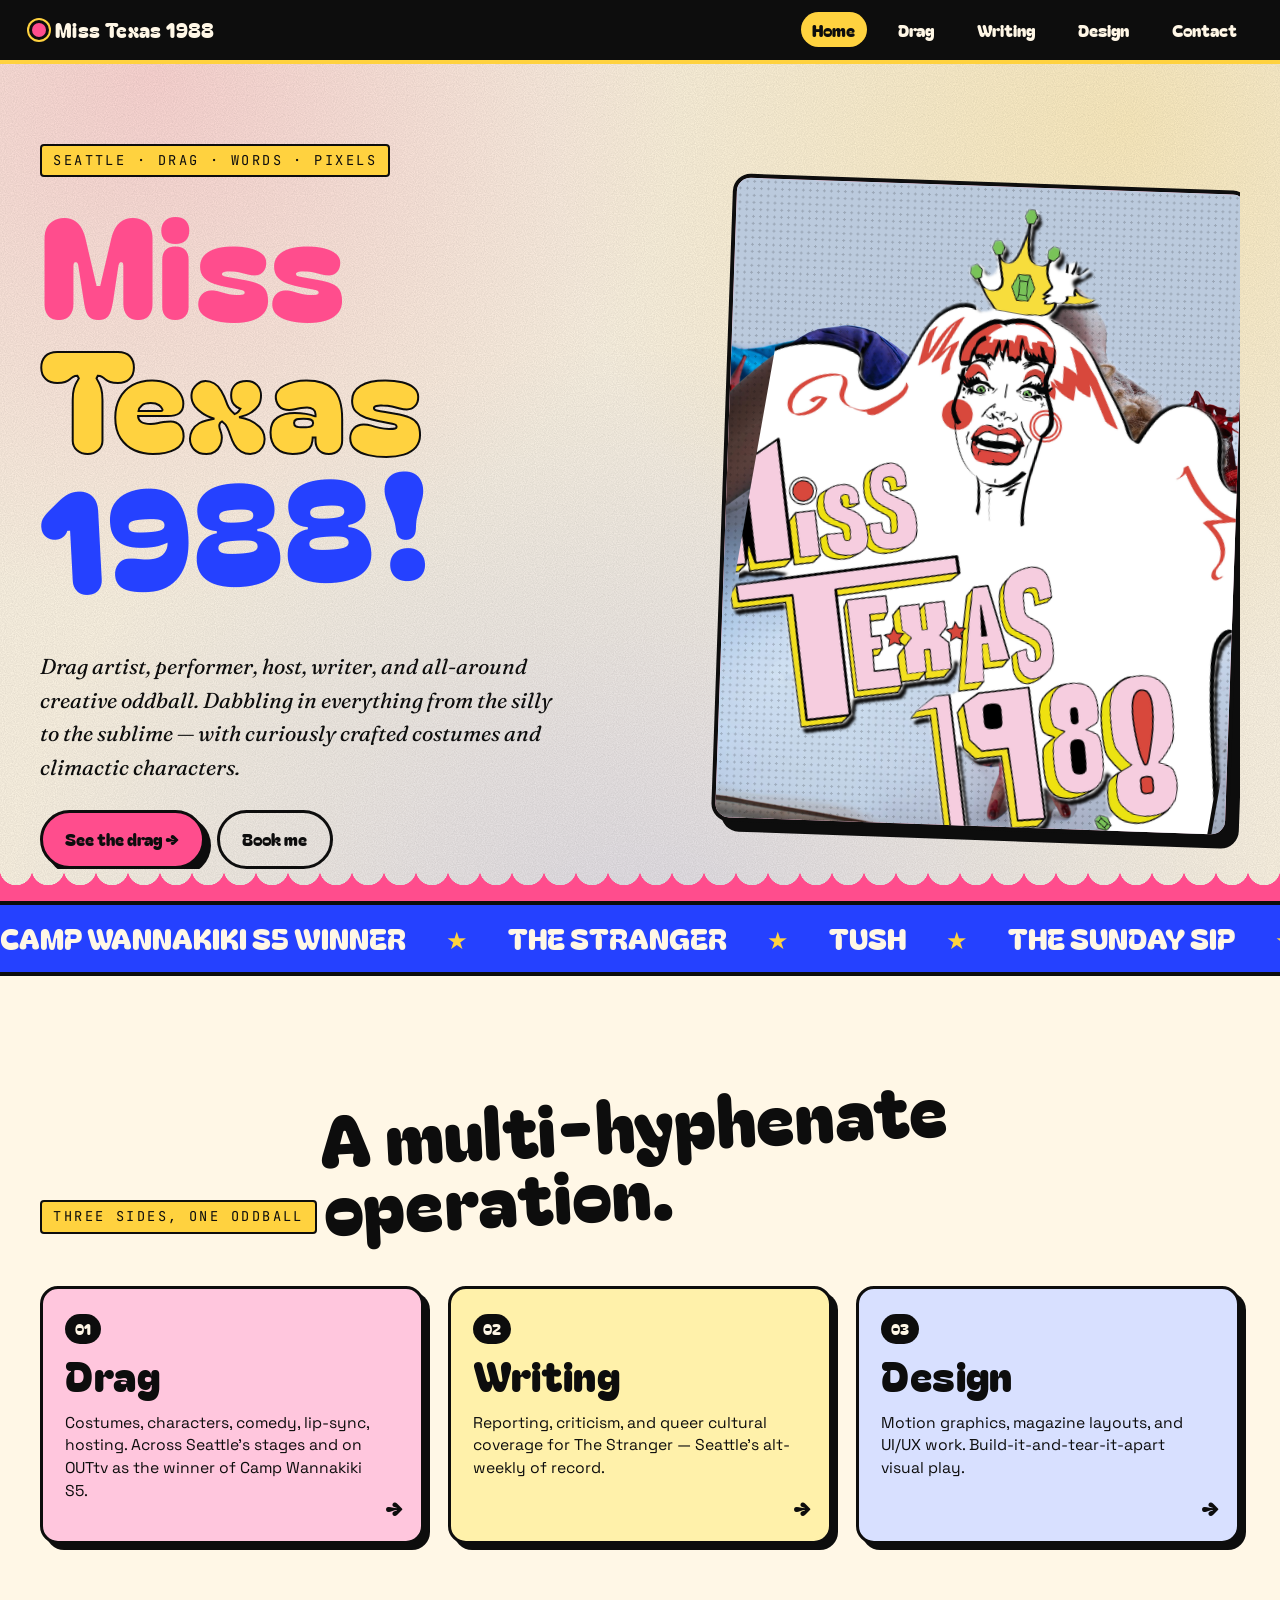
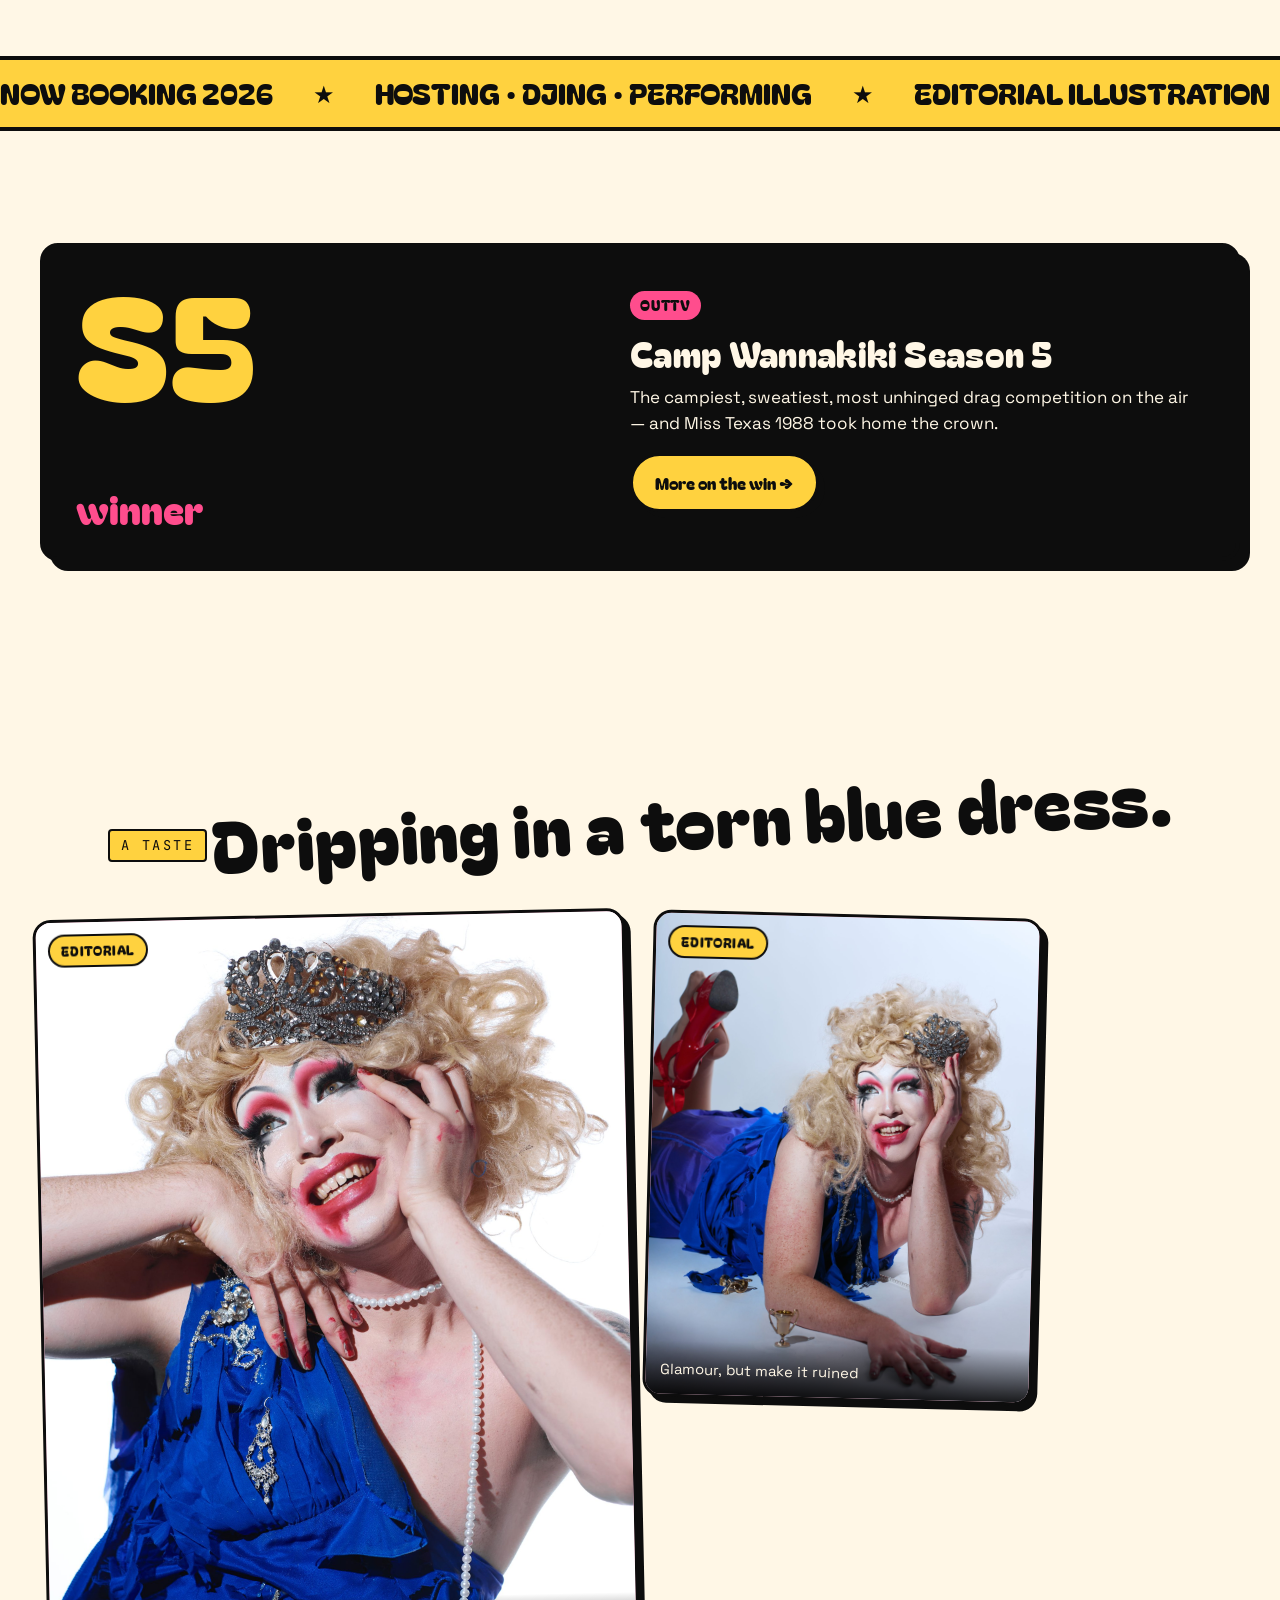
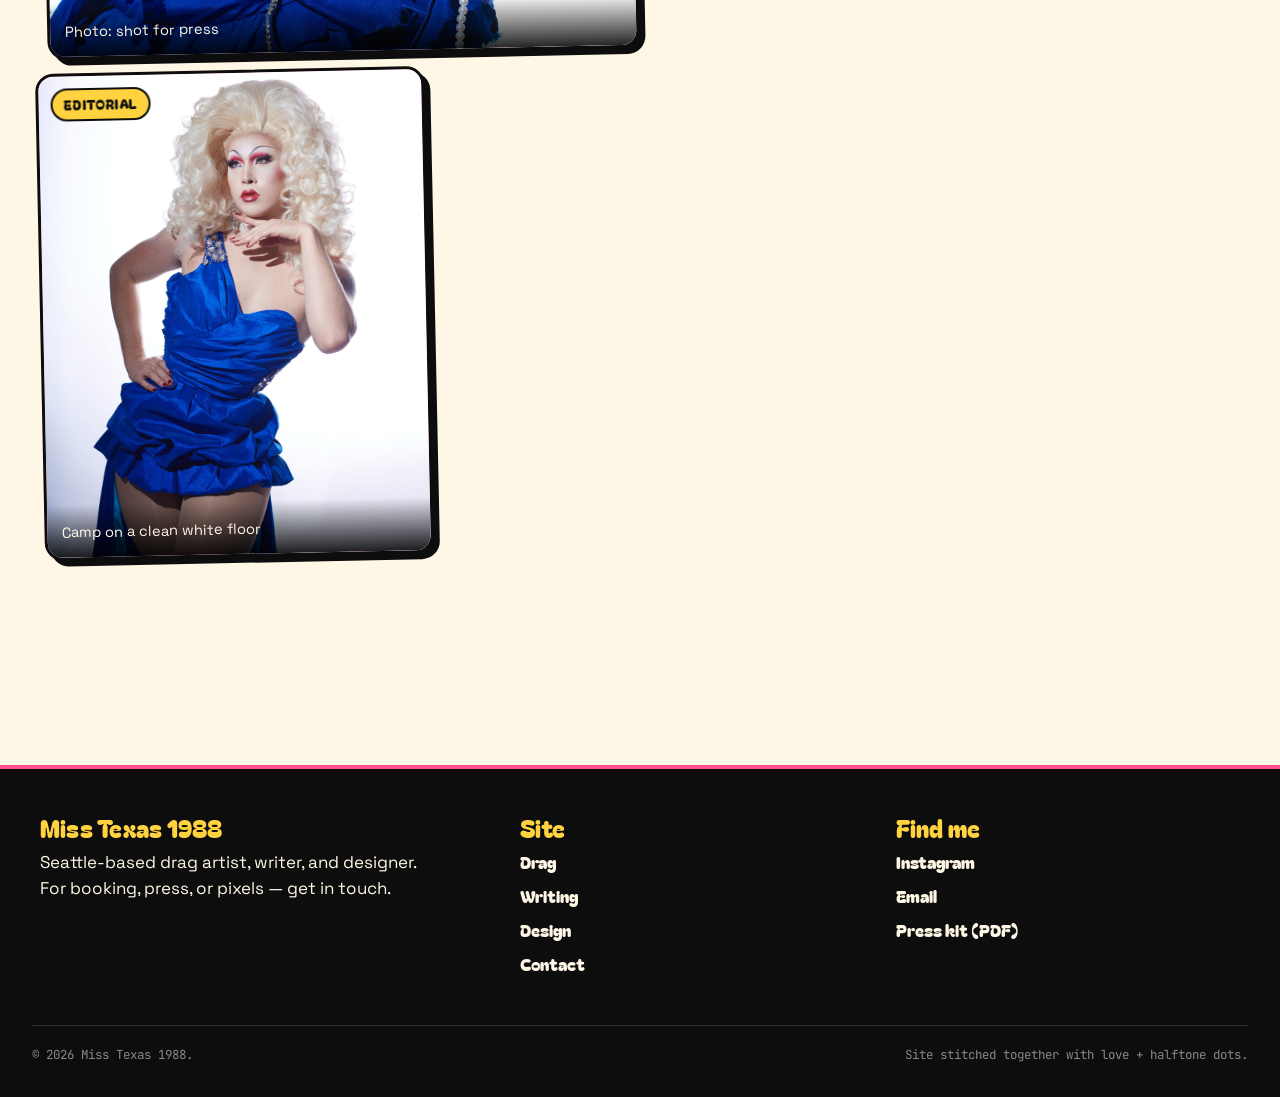
==== commit 64f42a08: "Camp-pop rebuild: 5 pages (Home, Drag, Writing, Design, Contact)" ====
--- a/index.html
+++ b/index.html
@@ -1,212 +1,180 @@
-<!DOCTYPE html>
+<!doctype html>
 <html lang="en">
 <head>
-  <meta charset="UTF-8" />
-  <meta name="viewport" content="width=device-width, initial-scale=1.0" />
-  <title>Nico Swenson — Vol. 01</title>
-  <meta name="description" content="Miss Texas 1988 — Seattle drag artist, Camp Wannakiki S5 winner, host of High F@ggotry, reporter for The Stranger, graphic designer." />
-  <link rel="stylesheet" href="assets/css/style.css" />
-  <link rel="icon" href="assets/images/logo.png" />
+  <meta charset="utf-8" />
+  <meta name="viewport" content="width=device-width, initial-scale=1" />
+  <title>Miss Texas 1988 — Drag Artist, Writer, Designer</title>
+  <meta name="description" content="Miss Texas 1988 is a Seattle drag artist, performer, host, writer, and graphic designer. Camp Wannakiki Season 5 winner. Reporter for The Stranger." />
+  <meta property="og:title" content="Miss Texas 1988" />
+  <meta property="og:description" content="Drag artist, performer, writer for The Stranger, and graphic designer based in Seattle." />
+  <meta property="og:type" content="website" />
+  <meta property="og:image" content="assets/images/blue-dress-1.jpg" />
+  <link rel="icon" type="image/png" href="assets/images/logo.png" />
+  <link rel="preconnect" href="https://fonts.googleapis.com" />
+  <link rel="preconnect" href="https://fonts.gstatic.com" crossorigin />
+  <link href="https://fonts.googleapis.com/css2?family=Bagel+Fat+One&family=Caveat+Brush&family=Fraunces:ital,wght@0,400;0,600;0,800;1,400;1,600&family=Space+Grotesk:wght@400;500;600;700&family=JetBrains+Mono:wght@400;500&display=swap" rel="stylesheet" />
+  <link rel="stylesheet" href="css/styles.css" />
 </head>
 <body>
 
-  <!-- ========== MASTHEAD ========== -->
-  <header class="masthead">
-    <div class="wrap masthead-inner">
-      <a class="brand" href="index.html">
-        <img src="assets/images/logo.png" alt="Miss Texas 1988" />
-        <span class="brand-name">Nico Swenson</span>
-      </a>
-      <div class="vol">Vol. 01 · Spring 2026</div>
-      <ul class="nav-links">
-        <li><a href="index.html" aria-current="page">Home</a></li>
+  <header class="site-header">
+    <nav class="nav" aria-label="Primary">
+      <a class="nav-brand" href="index.html">Miss Texas 1988</a>
+      <button class="nav-toggle" aria-expanded="false" aria-controls="primary-nav" aria-label="Open menu">≡</button>
+      <ul class="nav-links" id="primary-nav">
+        <li><a href="index.html">Home</a></li>
         <li><a href="drag.html">Drag</a></li>
+        <li><a href="writing.html">Writing</a></li>
         <li><a href="design.html">Design</a></li>
-        <li><a href="writing.html">Writing</a></li>
-        <li><a href="#colophon">Contact</a></li>
+        <li><a href="contact.html">Contact</a></li>
       </ul>
-    </div>
+    </nav>
   </header>
 
-  <!-- ========== COVER ========== -->
-  <section class="cover">
-    <div class="wrap cover-grid">
-      <div class="cover-text">
-        <div class="cover-issue">Vol. 01 · No. 01 · Seattle, WA</div>
-        <h1>Nico<br/>Swenson</h1>
-        <p class="lede">A multi-hyphenate of the silly &amp; the sublime.</p>
-        <div class="roles">
-          <span class="win">★ Camp Wannakiki S5 Winner</span>
-          <span>Drag — Miss Texas 1988</span>
-          <span>Reporter — The Stranger</span>
-          <span>Graphic Designer</span>
+  <main>
+    <section class="hero wrap">
+      <div class="hero__inner">
+        <div>
+          <span class="eyebrow">Seattle · drag · words · pixels</span>
+          <h1 class="hero__title headline-rainbow">
+            <span class="word">Miss</span>
+            <span class="word">Texas</span>
+            <span class="word word--rotate">1988!</span>
+          </h1>
+          <p class="hero__lead">
+            Drag artist, performer, host, writer, and all-around creative oddball.
+            Dabbling in everything from the silly to the sublime — with curiously crafted costumes
+            and climactic characters.
+          </p>
+          <div class="hero__cta">
+            <a class="btn btn--pink" href="drag.html">See the drag →</a>
+            <a class="btn btn--ghost" href="contact.html">Book me</a>
+          </div>
+        </div>
+        <div class="hero__photo halftone">
+          <img src="assets/images/blue-dress-1.jpg" alt="Miss Texas 1988 in a torn blue dress, blonde wig, jeweled half-mask, posed dramatically on the floor" />
+          <img class="hero__logo" src="assets/images/logo.png" alt="" aria-hidden="true" />
         </div>
       </div>
-      <div class="cover-photo">
-        <img src="assets/images/photo-cutout.png" alt="Miss Texas 1988 in cobalt blue dress" />
-        <div class="badge">Now<br/>Booking<br/>2026</div>
+    </section>
+
+    <div class="scallop scallop--pink" aria-hidden="true"></div>
+    <div class="marquee marquee--blue" aria-hidden="true">
+      <div class="marquee__track">
+        <span>Camp Wannakiki S5 Winner</span><span>The Stranger</span><span>Tush</span>
+        <span>The Sunday Sip</span><span>Lashes</span><span>Glory Hole</span>
+        <span>Jawbreaker</span><span>High F@ggotry</span>
+        <span>Camp Wannakiki S5 Winner</span><span>The Stranger</span><span>Tush</span>
+        <span>The Sunday Sip</span><span>Lashes</span><span>Glory Hole</span>
+        <span>Jawbreaker</span><span>High F@ggotry</span>
       </div>
     </div>
-  </section>
 
-  <!-- ========== TABLE OF CONTENTS ========== -->
-  <section class="toc">
-    <div class="wrap">
-      <div class="toc-head">
-        <span class="num">§</span>
-        <h2>Tonight's Bill</h2>
-        <span class="meta">Three acts · one performer</span>
+    <section class="section wrap">
+      <div class="reveal">
+        <span class="eyebrow">Three sides, one oddball</span>
+        <h2 class="lift">A multi-hyphenate <br/>operation.</h2>
       </div>
-      <div class="toc-list">
-        <a class="toc-item" href="drag.html">
-          <span class="n">01</span>
-          <span class="title">Drag</span>
-          <span class="desc">Miss Texas 1988 — costumes, characters, &amp; live performance.</span>
-          <span class="arrow">→</span>
+
+      <div class="three-up mt-4">
+        <a class="facet facet--drag reveal" href="drag.html" data-tilt>
+          <span class="facet__num">01</span>
+          <h3 class="facet__title">Drag</h3>
+          <p class="facet__desc">Costumes, characters, comedy, lip-sync, hosting. Across Seattle's stages and on OUTtv as the winner of Camp Wannakiki S5.</p>
+          <span class="facet__arrow">→</span>
         </a>
-        <a class="toc-item" href="design.html">
-          <span class="n">02</span>
-          <span class="title">Design</span>
-          <span class="desc">Editorial, identity, app &amp; print work — selected projects.</span>
-          <span class="arrow">→</span>
+        <a class="facet facet--writing reveal" href="writing.html" data-tilt>
+          <span class="facet__num">02</span>
+          <h3 class="facet__title">Writing</h3>
+          <p class="facet__desc">Reporting, criticism, and queer cultural coverage for The Stranger — Seattle's alt-weekly of record.</p>
+          <span class="facet__arrow">→</span>
         </a>
-        <a class="toc-item" href="writing.html">
-          <span class="n">03</span>
-          <span class="title">Writing</span>
-          <span class="desc">Reporting &amp; features for <em>The Stranger</em> in Seattle.</span>
-          <span class="arrow">→</span>
+        <a class="facet facet--design reveal" href="design.html" data-tilt>
+          <span class="facet__num">03</span>
+          <h3 class="facet__title">Design</h3>
+          <p class="facet__desc">Motion graphics, magazine layouts, and UI/UX work. Build-it-and-tear-it-apart visual play.</p>
+          <span class="facet__arrow">→</span>
         </a>
       </div>
+    </section>
+
+    <div class="marquee marquee--yellow" aria-hidden="true">
+      <div class="marquee__track">
+        <span>Now booking 2026</span><span>Hosting · DJing · Performing</span>
+        <span>Editorial illustration</span><span>Brand ID</span>
+        <span>Now booking 2026</span><span>Hosting · DJing · Performing</span>
+        <span>Editorial illustration</span><span>Brand ID</span>
+      </div>
     </div>
-  </section>
 
-  <!-- ========== EDITOR'S LETTER ========== -->
-  <section class="letter">
-    <div class="wrap letter-grid">
-      <aside class="letter-side">
-        <div class="num">04</div>
-        <div class="label">From the Desk</div>
-      </aside>
-      <div class="letter-body">
-        <h2>Curiously crafted costumes &amp; climactic characters.</h2>
-        <p>
-          <strong>Miss Texas 1988</strong> is a Seattle drag artist, performer,
-          host, writer, and all-around creative oddball. She dabbles in everything
-          from the silly to the sublime — curiously crafted costumes, climactic
-          characters, and a sense of humor that's done its homework.
-        </p>
-        <p>
-          Catch her as a cast member of <em>Tush, The Sunday Sip, Lashes,
-          Glory Hole,</em> and <em>Jawbreaker</em>, and as host of
-          <em>High F@ggotry</em>. You can also find her rampaging around as a
-          reporter for <em>The Stranger</em>, and on OUTtv as the
-          <strong>winner of Camp Wannakiki Season 5</strong>.
-        </p>
-        <p>
-          Off-stage, she's finishing a BFA in Graphic Design at Seattle Central
-          Creative Academy — class of 2026 — with editorial, identity, and
-          product design pieces in the portfolio.
-        </p>
-        <div class="signed">
-          With love from Capitol Hill,<br/>
-          <strong>Nico</strong>
+    <section class="section wrap">
+      <div class="bigstat reveal">
+        <div class="bigstat__number">S5<br/><span style="font-size: 2.5rem; color: var(--pink-hot);">winner</span></div>
+        <div>
+          <span class="tag tag--pink">OUTtv</span>
+          <h3 class="mt-2">Camp Wannakiki Season 5</h3>
+          <p>The campiest, sweatiest, most unhinged drag competition on the air — and Miss Texas 1988 took home the crown.</p>
+          <a class="btn" href="drag.html">More on the win →</a>
         </div>
       </div>
-    </div>
-  </section>
+    </section>
 
-  <!-- ========== NOW APPEARING AT ========== -->
-  <section class="appearing">
-    <div class="wrap">
-      <div class="kicker">Now Appearing At</div>
-      <h2>The <em>regular</em> rotation.</h2>
-      <div class="venues">
-        <div class="venue">
-          <div class="name">Tush</div>
-          <div class="role">Cast member</div>
-        </div>
-        <div class="venue">
-          <div class="name">The Sunday Sip</div>
-          <div class="role">Cast member</div>
-        </div>
-        <div class="venue">
-          <div class="name">Lashes</div>
-          <div class="role">Cast member</div>
-        </div>
-        <div class="venue">
-          <div class="name">Glory Hole</div>
-          <div class="role">Cast member</div>
-        </div>
-        <div class="venue">
-          <div class="name">Jawbreaker</div>
-          <div class="role">Cast member</div>
-        </div>
-        <div class="venue">
-          <div class="name">High F@ggotry</div>
-          <div class="role">★ Host</div>
-        </div>
-        <div class="venue">
-          <div class="name">OUTtv</div>
-          <div class="role">Camp Wannakiki S5 — Winner</div>
-        </div>
-        <div class="venue">
-          <div class="name">The Stranger</div>
-          <div class="role">Reporter — Nico Swenson</div>
-        </div>
+    <section class="section wrap">
+      <div class="reveal center">
+        <span class="eyebrow">A taste</span>
+        <h2 class="lift">Dripping in a torn blue dress.</h2>
+      </div>
+      <div class="gallery mt-4">
+        <a class="thumb reveal" href="drag.html">
+          <img src="assets/images/blue-dress-2.jpg" alt="Miss Texas 1988 in a torn blue dress on the floor" />
+          <span class="thumb__label">Editorial</span>
+          <span class="thumb__caption">Photo: shot for press</span>
+        </a>
+        <a class="thumb reveal" href="drag.html">
+          <img src="assets/images/blue-dress-3.jpg" alt="Miss Texas 1988 lying with hands outstretched" />
+          <span class="thumb__label">Editorial</span>
+          <span class="thumb__caption">Glamour, but make it ruined</span>
+        </a>
+        <a class="thumb reveal" href="drag.html">
+          <img src="assets/images/blue-dress-4.jpg" alt="Miss Texas 1988 portrait" />
+          <span class="thumb__label">Editorial</span>
+          <span class="thumb__caption">Camp on a clean white floor</span>
+        </a>
+      </div>
+    </section>
+  </main>
+
+  <footer class="site-footer">
+    <div class="footer-inner">
+      <div>
+        <h4>Miss Texas 1988</h4>
+        <p>Seattle-based drag artist, writer, and designer.<br/>For booking, press, or pixels — get in touch.</p>
+      </div>
+      <div>
+        <h4>Site</h4>
+        <ul>
+          <li><a href="drag.html">Drag</a></li>
+          <li><a href="writing.html">Writing</a></li>
+          <li><a href="design.html">Design</a></li>
+          <li><a href="contact.html">Contact</a></li>
+        </ul>
+      </div>
+      <div>
+        <h4>Find me</h4>
+        <ul>
+          <li><a href="https://instagram.com/misstexas1988" target="_blank" rel="noopener">Instagram</a></li>
+          <li><a href="mailto:misstexas1988@gmail.com">Email</a></li>
+          <li><a href="assets/files/Miss-Texas-1988-Drag-Resume.pdf" target="_blank" rel="noopener">Press kit (PDF)</a></li>
+        </ul>
       </div>
     </div>
-  </section>
-
-  <!-- ========== INSTAGRAM ========== -->
-  <section class="dispatches" id="instagram">
-    <div class="wrap">
-      <div class="dispatches-head">
-        <span class="num">§</span>
-        <h2>Latest Dispatches</h2>
-        <span class="meta">@misstexas1988</span>
-      </div>
-      <div class="ig-frame">
-        <div class="placeholder">
-          <strong>Instagram feed lives here.</strong><br/>
-          Sign up at <code>elfsight.com</code>, copy the embed code, and paste it
-          into the <code>===== INSTAGRAM EMBED =====</code> block in
-          <code>index.html</code> &amp; <code>drag.html</code>.
-        </div>
-        <!-- ===== INSTAGRAM EMBED ===== -->
-        <!-- PASTE WIDGET SCRIPT BELOW THIS LINE -->
-
-        <!-- PASTE WIDGET SCRIPT ABOVE THIS LINE -->
-      </div>
-    </div>
-  </section>
-
-  <!-- ========== COLOPHON / FOOTER ========== -->
-  <footer class="colophon" id="colophon">
-    <div class="wrap">
-      <div class="kicker">Inquiries &amp; Letters</div>
-      <h2>Let's <em>collaborate.</em></h2>
-      <div class="colophon-grid">
-        <div class="col">
-          <div class="col-label">Email</div>
-          <a href="mailto:misstexas1988@gmail.com">misstexas1988@gmail.com</a>
-        </div>
-        <div class="col">
-          <div class="col-label">Instagram</div>
-          <a href="https://www.instagram.com/misstexas1988/" target="_blank" rel="noopener">@misstexas1988</a>
-        </div>
-        <div class="col">
-          <div class="col-label">Bylines</div>
-          <a href="https://www.thestranger.com/authors/nico-swenson" target="_blank" rel="noopener">The Stranger ↗</a>
-        </div>
-        <div class="col">
-          <div class="col-label">Booking</div>
-          <a href="assets/docs/miss-texas-1988-drag-resume.pdf" target="_blank">Drag Résumé (PDF) ↗</a>
-        </div>
-      </div>
-      <small>© <span id="yr"></span> Nico Swenson · Miss Texas 1988 · Seattle, WA</small>
+    <div class="footer-fineprint">
+      <span>© <span id="year"></span> Miss Texas 1988.</span>
+      <span>Site stitched together with love + halftone dots.</span>
     </div>
   </footer>
 
-  <script>document.getElementById('yr').textContent = new Date().getFullYear();</script>
+  <script>document.getElementById('year').textContent = new Date().getFullYear();</script>
+  <script src="js/main.js"></script>
 </body>
 </html>
--- a/css/styles.css
+++ b/css/styles.css
@@ -0,0 +1,796 @@
+/* ============================================================
+   MISS TEXAS 1988 — site styles
+   Camp-pop maximalist design system
+   ============================================================ */
+
+/* ---------- Tokens ---------- */
+:root {
+  /* core palette pulled from logo */
+  --pink-hot: #ff4d8d;
+  --pink-soft: #ffc6dd;
+  --pink-bubble: #ffe3ee;
+  --red-candy: #ec1f3a;
+  --yellow-butter: #ffd23f;
+  --yellow-soft: #fff1aa;
+  --blue-electric: #2541ff;
+  --blue-cobalt: #1827b8;
+  --cream: #fff7e6;
+  --paper: #fbf2dc;
+  --ink: #0d0d0d;
+  --ink-soft: #2a2a2a;
+
+  /* typography */
+  --font-display: "Bagel Fat One", "Rampart One", Impact, sans-serif;
+  --font-script: "Caveat Brush", "Permanent Marker", cursive;
+  --font-serif: "Fraunces", "Playfair Display", Georgia, serif;
+  --font-body: "Space Grotesk", "Helvetica Neue", system-ui, sans-serif;
+  --font-mono: "JetBrains Mono", "IBM Plex Mono", monospace;
+
+  /* spacing */
+  --gutter: clamp(1rem, 3vw, 2rem);
+  --section-pad: clamp(3.5rem, 9vw, 7rem);
+
+  /* effects */
+  --shadow-cartoon: 6px 6px 0 var(--ink);
+  --shadow-cartoon-lg: 10px 10px 0 var(--ink);
+  --radius: 18px;
+  --noise: url("data:image/svg+xml;utf8,<svg xmlns='http://www.w3.org/2000/svg' width='160' height='160'><filter id='n'><feTurbulence type='fractalNoise' baseFrequency='0.9' numOctaves='2' stitchTiles='stitch'/><feColorMatrix values='0 0 0 0 0  0 0 0 0 0  0 0 0 0 0  0 0 0 0.45 0'/></filter><rect width='100%' height='100%' filter='url(%23n)' opacity='0.5'/></svg>");
+}
+
+/* ---------- Reset / base ---------- */
+*, *::before, *::after { box-sizing: border-box; }
+html { scroll-behavior: smooth; }
+body {
+  margin: 0;
+  font-family: var(--font-body);
+  color: var(--ink);
+  background: var(--cream);
+  line-height: 1.55;
+  font-size: 17px;
+  overflow-x: hidden;
+  background-image:
+    radial-gradient(circle at 12% 8%, rgba(255, 77, 141, 0.18), transparent 38%),
+    radial-gradient(circle at 88% 14%, rgba(255, 210, 63, 0.22), transparent 42%),
+    radial-gradient(circle at 50% 110%, rgba(37, 65, 255, 0.13), transparent 55%);
+  background-attachment: fixed;
+}
+body::before {
+  content: "";
+  position: fixed; inset: 0;
+  background-image: var(--noise);
+  opacity: 0.55;
+  pointer-events: none;
+  z-index: 1;
+  mix-blend-mode: multiply;
+}
+img { max-width: 100%; display: block; }
+a { color: inherit; text-decoration-thickness: 2px; text-underline-offset: 4px; }
+a:hover { color: var(--red-candy); }
+button { font: inherit; cursor: pointer; }
+
+h1, h2, h3, h4 {
+  font-family: var(--font-display);
+  font-weight: 400;
+  letter-spacing: 0.01em;
+  line-height: 0.95;
+  margin: 0 0 0.4em;
+}
+h1 { font-size: clamp(3rem, 9vw, 7.5rem); }
+h2 { font-size: clamp(2.2rem, 6vw, 4.5rem); }
+h3 { font-size: clamp(1.5rem, 3vw, 2.2rem); }
+p { margin: 0 0 1em; }
+
+/* The 1; on the next line keeps z-index above the noise overlay */
+main, header, footer { position: relative; z-index: 2; }
+
+.wrap { width: min(1200px, 100%); margin: 0 auto; padding: 0 var(--gutter); }
+.section { padding: var(--section-pad) 0; }
+
+/* ---------- Header / Nav ---------- */
+.site-header {
+  position: sticky; top: 0; z-index: 50;
+  background: var(--ink);
+  color: var(--cream);
+  border-bottom: 4px solid var(--yellow-butter);
+}
+.nav {
+  display: flex;
+  align-items: center;
+  justify-content: space-between;
+  padding: 0.9rem var(--gutter);
+  gap: 1rem;
+}
+.nav-brand {
+  display: inline-flex; align-items: center; gap: 0.55rem;
+  font-family: var(--font-display);
+  font-size: 1.25rem;
+  letter-spacing: 0.02em;
+  color: var(--cream);
+  text-decoration: none;
+}
+.nav-brand::before {
+  content: "";
+  width: 14px; height: 14px;
+  background: var(--pink-hot);
+  border-radius: 50%;
+  box-shadow: 0 0 0 3px var(--ink), 0 0 0 5px var(--yellow-butter);
+}
+.nav-links {
+  display: flex;
+  list-style: none;
+  margin: 0; padding: 0;
+  gap: clamp(0.6rem, 1.6vw, 1.4rem);
+  align-items: center;
+}
+.nav-links a {
+  font-family: var(--font-display);
+  text-decoration: none;
+  color: var(--cream);
+  font-size: 1.05rem;
+  padding: 0.35rem 0.7rem;
+  border-radius: 999px;
+  transition: background 0.2s, color 0.2s, transform 0.2s;
+}
+.nav-links a:hover,
+.nav-links a.is-active {
+  background: var(--yellow-butter);
+  color: var(--ink);
+  transform: rotate(-2deg);
+}
+.nav-toggle {
+  display: none;
+  background: var(--yellow-butter);
+  color: var(--ink);
+  border: 3px solid var(--ink);
+  border-radius: 12px;
+  width: 44px; height: 40px;
+  font-size: 1.25rem;
+}
+
+@media (max-width: 760px) {
+  .nav-toggle { display: inline-flex; align-items: center; justify-content: center; }
+  .nav-links {
+    position: absolute;
+    top: 100%; right: 0; left: 0;
+    background: var(--ink);
+    flex-direction: column;
+    padding: 1rem;
+    gap: 0.5rem;
+    border-bottom: 4px solid var(--yellow-butter);
+    transform: translateY(-130%);
+    transition: transform 0.35s ease;
+  }
+  .nav-links.is-open { transform: translateY(0); }
+  .nav-links a { display: block; text-align: center; width: 100%; }
+}
+
+/* ---------- Marquee ---------- */
+.marquee {
+  background: var(--pink-hot);
+  color: var(--ink);
+  border-top: 4px solid var(--ink);
+  border-bottom: 4px solid var(--ink);
+  overflow: hidden;
+  position: relative;
+}
+.marquee--yellow { background: var(--yellow-butter); }
+.marquee--blue   { background: var(--blue-electric); color: var(--cream); }
+.marquee--cream  { background: var(--cream); }
+.marquee__track {
+  display: inline-flex;
+  gap: 2.5rem;
+  padding: 0.7rem 0;
+  white-space: nowrap;
+  animation: marquee 30s linear infinite;
+  font-family: var(--font-display);
+  font-size: clamp(1.1rem, 2.4vw, 1.8rem);
+  text-transform: uppercase;
+}
+.marquee__track span { display: inline-flex; align-items: center; gap: 2.5rem; }
+.marquee__track span::after {
+  content: "★";
+  color: var(--ink);
+  font-size: 0.85em;
+}
+.marquee--blue .marquee__track span::after { color: var(--yellow-butter); }
+@keyframes marquee {
+  from { transform: translateX(0); }
+  to   { transform: translateX(-50%); }
+}
+
+/* ---------- Buttons ---------- */
+.btn {
+  display: inline-flex;
+  align-items: center;
+  gap: 0.55rem;
+  font-family: var(--font-display);
+  font-size: 1.05rem;
+  background: var(--yellow-butter);
+  color: var(--ink);
+  padding: 0.85rem 1.4rem;
+  border: 3px solid var(--ink);
+  border-radius: 999px;
+  text-decoration: none;
+  transition: transform 0.18s, box-shadow 0.18s, background 0.18s;
+  box-shadow: var(--shadow-cartoon);
+}
+.btn:hover {
+  transform: translate(-3px, -3px);
+  box-shadow: 9px 9px 0 var(--ink);
+  background: var(--pink-hot);
+  color: var(--ink);
+}
+.btn--pink { background: var(--pink-hot); color: var(--ink); }
+.btn--blue { background: var(--blue-electric); color: var(--cream); }
+.btn--ghost { background: transparent; box-shadow: none; }
+.btn--ghost:hover { box-shadow: none; transform: none; background: var(--yellow-butter); }
+
+/* ---------- Cards ---------- */
+.card {
+  background: var(--cream);
+  border: 3px solid var(--ink);
+  border-radius: var(--radius);
+  padding: 1.4rem;
+  box-shadow: var(--shadow-cartoon);
+  transition: transform 0.25s ease, box-shadow 0.25s ease;
+}
+.card:hover {
+  transform: translate(-4px, -4px) rotate(-0.7deg);
+  box-shadow: 12px 12px 0 var(--ink);
+}
+.card--pink { background: var(--pink-soft); }
+.card--yellow { background: var(--yellow-soft); }
+.card--blue { background: var(--blue-electric); color: var(--cream); }
+
+/* trading-card style portfolio thumb */
+.thumb {
+  position: relative;
+  aspect-ratio: 4 / 5;
+  border: 3px solid var(--ink);
+  border-radius: var(--radius);
+  background: var(--pink-soft);
+  overflow: hidden;
+  box-shadow: var(--shadow-cartoon);
+  transition: transform 0.25s ease, box-shadow 0.25s ease;
+}
+.thumb:hover { transform: translate(-4px, -4px) rotate(-1deg); box-shadow: 11px 11px 0 var(--ink); }
+.thumb img {
+  width: 100%; height: 100%;
+  object-fit: cover;
+}
+.thumb__label {
+  position: absolute; top: 12px; left: 12px;
+  background: var(--yellow-butter);
+  color: var(--ink);
+  font-family: var(--font-display);
+  font-size: 0.8rem;
+  letter-spacing: 0.06em;
+  padding: 0.3rem 0.7rem;
+  border: 2px solid var(--ink);
+  border-radius: 999px;
+  text-transform: uppercase;
+}
+.thumb__caption {
+  position: absolute; bottom: 0; left: 0; right: 0;
+  background: linear-gradient(transparent, rgba(0,0,0,0.85));
+  color: var(--cream);
+  font-family: var(--font-body);
+  padding: 1.2rem 0.9rem 0.9rem;
+  font-size: 0.92rem;
+  line-height: 1.3;
+}
+
+/* ---------- Decorative ---------- */
+.scallop {
+  --color: var(--pink-hot);
+  height: 32px;
+  background:
+    radial-gradient(circle at 16px 0, transparent 16px, var(--color) 16.5px) 0 0/32px 32px;
+}
+.scallop--yellow { --color: var(--yellow-butter); }
+.scallop--blue   { --color: var(--blue-electric); }
+.scallop--ink    { --color: var(--ink); }
+.scallop--up { transform: rotate(180deg); }
+
+.tag {
+  display: inline-block;
+  background: var(--ink);
+  color: var(--cream);
+  font-family: var(--font-display);
+  font-size: 0.85rem;
+  letter-spacing: 0.05em;
+  padding: 0.25rem 0.65rem;
+  border-radius: 999px;
+  text-transform: uppercase;
+}
+.tag--pink { background: var(--pink-hot); color: var(--ink); }
+.tag--yellow { background: var(--yellow-butter); color: var(--ink); }
+.tag--blue { background: var(--blue-electric); color: var(--cream); }
+.tag--red { background: var(--red-candy); color: var(--cream); }
+
+.eyebrow {
+  font-family: var(--font-mono);
+  font-size: 0.85rem;
+  letter-spacing: 0.18em;
+  text-transform: uppercase;
+  color: var(--ink);
+  display: inline-block;
+  background: var(--yellow-butter);
+  padding: 0.25rem 0.7rem;
+  border: 2px solid var(--ink);
+  border-radius: 4px;
+  margin-bottom: 1rem;
+}
+
+.headline-rainbow span:nth-child(5n+1) { color: var(--pink-hot); }
+.headline-rainbow span:nth-child(5n+2) { color: var(--yellow-butter); -webkit-text-stroke: 2px var(--ink); }
+.headline-rainbow span:nth-child(5n+3) { color: var(--blue-electric); }
+.headline-rainbow span:nth-child(5n+4) { color: var(--red-candy); }
+.headline-rainbow span:nth-child(5n+5) { color: var(--ink); }
+
+.sticker {
+  position: absolute;
+  font-family: var(--font-display);
+  background: var(--yellow-butter);
+  border: 3px solid var(--ink);
+  padding: 0.6rem 1rem;
+  border-radius: 999px;
+  transform: rotate(-8deg);
+  box-shadow: var(--shadow-cartoon);
+  pointer-events: none;
+  z-index: 4;
+}
+.sticker--pink { background: var(--pink-hot); }
+.sticker--blue { background: var(--blue-electric); color: var(--cream); }
+
+/* halftone overlay */
+.halftone {
+  position: relative;
+}
+.halftone::after {
+  content: "";
+  position: absolute; inset: 0;
+  background-image: radial-gradient(var(--ink) 1px, transparent 1.4px);
+  background-size: 7px 7px;
+  opacity: 0.18;
+  pointer-events: none;
+  border-radius: inherit;
+}
+
+/* ---------- Hero (Home) ---------- */
+.hero {
+  position: relative;
+  padding: clamp(3rem, 7vw, 5rem) 0 0;
+  overflow: hidden;
+}
+.hero__inner {
+  display: grid;
+  grid-template-columns: 1.1fr 0.9fr;
+  gap: clamp(1.5rem, 4vw, 3rem);
+  align-items: center;
+}
+.hero__title {
+  font-size: clamp(3rem, 11vw, 9rem);
+}
+.hero__title .word { display: inline-block; }
+.hero__title .word--rotate { transform: rotate(-3deg); display: inline-block; }
+.hero__lead {
+  font-family: var(--font-serif);
+  font-style: italic;
+  font-size: clamp(1.1rem, 1.7vw, 1.35rem);
+  max-width: 38ch;
+  margin-top: 1rem;
+}
+.hero__photo {
+  position: relative;
+  border: 4px solid var(--ink);
+  border-radius: var(--radius);
+  box-shadow: var(--shadow-cartoon-lg);
+  background: var(--pink-soft);
+  overflow: hidden;
+  aspect-ratio: 4 / 5;
+  transform: rotate(2deg);
+}
+.hero__photo img { width: 100%; height: 100%; object-fit: cover; }
+.hero__logo {
+  position: absolute;
+  width: 220px;
+  bottom: -22px; right: -22px;
+  z-index: 5;
+  filter: drop-shadow(4px 4px 0 var(--ink));
+  transform: rotate(8deg);
+}
+.hero__cta { display: flex; flex-wrap: wrap; gap: 0.75rem; margin-top: 1.6rem; }
+
+@media (max-width: 820px) {
+  .hero__inner { grid-template-columns: 1fr; text-align: center; }
+  .hero__lead { margin-inline: auto; }
+  .hero__cta { justify-content: center; }
+  .hero__photo { max-width: 420px; margin: 0 auto; transform: rotate(1deg); }
+  .hero__logo { width: 140px; }
+}
+
+/* ---------- Section: 3-up ---------- */
+.three-up {
+  display: grid;
+  grid-template-columns: repeat(3, 1fr);
+  gap: 1.5rem;
+}
+@media (max-width: 820px) { .three-up { grid-template-columns: 1fr; } }
+
+.facet {
+  display: block;
+  position: relative;
+  padding: 1.6rem 1.4rem 1.4rem;
+  border: 3px solid var(--ink);
+  border-radius: var(--radius);
+  background: var(--cream);
+  box-shadow: var(--shadow-cartoon);
+  text-decoration: none;
+  color: var(--ink);
+  transition: transform 0.25s ease, box-shadow 0.25s ease;
+  overflow: hidden;
+}
+.facet:hover {
+  transform: translate(-5px, -5px) rotate(-1.2deg);
+  box-shadow: 14px 14px 0 var(--ink);
+  color: var(--ink);
+}
+.facet--drag { background: var(--pink-soft); }
+.facet--writing { background: var(--yellow-soft); }
+.facet--design { background: #d8e0ff; }
+.facet__num {
+  font-family: var(--font-display);
+  font-size: 0.95rem;
+  background: var(--ink);
+  color: var(--cream);
+  padding: 0.2rem 0.6rem;
+  border-radius: 999px;
+  display: inline-block;
+}
+.facet__title {
+  margin-top: 0.7rem;
+  font-size: clamp(1.8rem, 3.5vw, 2.6rem);
+}
+.facet__desc {
+  font-family: var(--font-body);
+  font-size: 0.98rem;
+  line-height: 1.45;
+  max-width: 32ch;
+}
+.facet__arrow {
+  position: absolute; bottom: 1rem; right: 1.1rem;
+  font-family: var(--font-display);
+  font-size: 1.4rem;
+}
+
+/* ---------- Drag page gallery ---------- */
+.gallery {
+  display: grid;
+  grid-template-columns: repeat(12, 1fr);
+  gap: 1rem;
+}
+.gallery .thumb { grid-column: span 4; }
+.gallery .thumb:nth-child(1) { grid-column: span 6; }
+.gallery .thumb:nth-child(4) { grid-column: span 6; }
+.gallery .thumb:nth-child(odd) { transform: rotate(-1.2deg); }
+.gallery .thumb:nth-child(even) { transform: rotate(1.4deg); }
+@media (max-width: 760px) {
+  .gallery .thumb,
+  .gallery .thumb:nth-child(1),
+  .gallery .thumb:nth-child(4) { grid-column: span 12; }
+}
+
+/* shows roster grid */
+.shows {
+  display: grid;
+  grid-template-columns: repeat(auto-fit, minmax(220px, 1fr));
+  gap: 1rem;
+}
+.show {
+  border: 3px solid var(--ink);
+  border-radius: var(--radius);
+  padding: 1.2rem;
+  background: var(--cream);
+  box-shadow: var(--shadow-cartoon);
+  position: relative;
+  transition: transform 0.2s, box-shadow 0.2s;
+}
+.show:hover { transform: rotate(-1.5deg); box-shadow: 9px 9px 0 var(--ink); }
+.show__name {
+  font-family: var(--font-display);
+  font-size: 1.7rem;
+  line-height: 1;
+  margin: 0;
+}
+.show__role {
+  font-family: var(--font-mono);
+  font-size: 0.78rem;
+  letter-spacing: 0.12em;
+  text-transform: uppercase;
+  margin-top: 0.4rem;
+  color: var(--ink-soft);
+}
+.show--accent-1 { background: var(--pink-soft); }
+.show--accent-2 { background: var(--yellow-soft); }
+.show--accent-3 { background: #cfe7ff; }
+.show--accent-4 { background: #ffd9e6; }
+.show--accent-5 { background: #f4e4ff; }
+.show--accent-6 { background: var(--cream); }
+
+/* big stat / award */
+.bigstat {
+  display: grid;
+  grid-template-columns: 1fr 1.1fr;
+  gap: 2rem;
+  align-items: center;
+  padding: 2rem;
+  background: var(--ink);
+  color: var(--cream);
+  border: 4px solid var(--ink);
+  border-radius: var(--radius);
+  box-shadow: var(--shadow-cartoon-lg);
+}
+.bigstat__number {
+  font-family: var(--font-display);
+  font-size: clamp(4rem, 12vw, 9rem);
+  color: var(--yellow-butter);
+  line-height: 0.85;
+}
+.bigstat h3 { color: var(--cream); }
+@media (max-width: 720px) { .bigstat { grid-template-columns: 1fr; } }
+
+/* ---------- Writing page ---------- */
+.articles {
+  display: grid;
+  grid-template-columns: repeat(2, 1fr);
+  gap: 1.6rem;
+}
+@media (max-width: 760px) { .articles { grid-template-columns: 1fr; } }
+
+.article {
+  display: flex;
+  flex-direction: column;
+  gap: 1rem;
+  padding: 1.6rem;
+  border: 3px solid var(--ink);
+  border-radius: var(--radius);
+  background: var(--cream);
+  box-shadow: var(--shadow-cartoon);
+  text-decoration: none;
+  color: var(--ink);
+  transition: transform 0.2s, box-shadow 0.2s;
+}
+.article:hover {
+  transform: translate(-4px, -4px) rotate(-0.6deg);
+  box-shadow: 11px 11px 0 var(--ink);
+  color: var(--ink);
+}
+.article__meta {
+  display: flex; gap: 0.5rem; flex-wrap: wrap;
+  font-family: var(--font-mono);
+  font-size: 0.78rem;
+  letter-spacing: 0.1em;
+  text-transform: uppercase;
+}
+.article__title {
+  font-family: var(--font-serif);
+  font-weight: 600;
+  font-size: clamp(1.4rem, 2.4vw, 1.95rem);
+  line-height: 1.15;
+  margin: 0;
+}
+.article__pull {
+  font-family: var(--font-serif);
+  font-style: italic;
+  border-left: 4px solid var(--pink-hot);
+  padding-left: 0.9rem;
+  font-size: 1.05rem;
+  color: var(--ink-soft);
+}
+.article__readmore {
+  margin-top: auto;
+  font-family: var(--font-display);
+  font-size: 1rem;
+}
+.article--feature { background: var(--yellow-soft); }
+.article--feature .article__pull { border-color: var(--blue-electric); }
+
+/* ---------- Design page ---------- */
+.filterbar {
+  display: flex;
+  flex-wrap: wrap;
+  gap: 0.6rem;
+  margin-bottom: 1.5rem;
+}
+.filter-btn {
+  font-family: var(--font-display);
+  font-size: 1rem;
+  border: 3px solid var(--ink);
+  background: var(--cream);
+  color: var(--ink);
+  padding: 0.4rem 0.9rem;
+  border-radius: 999px;
+  transition: background 0.2s, color 0.2s, transform 0.2s;
+}
+.filter-btn:hover { background: var(--pink-hot); transform: rotate(-2deg); }
+.filter-btn.is-active { background: var(--ink); color: var(--cream); }
+
+.work-grid {
+  display: grid;
+  grid-template-columns: repeat(auto-fill, minmax(260px, 1fr));
+  gap: 1.4rem;
+}
+.work {
+  position: relative;
+  display: flex; flex-direction: column;
+  border: 3px solid var(--ink);
+  border-radius: var(--radius);
+  overflow: hidden;
+  background: var(--cream);
+  box-shadow: var(--shadow-cartoon);
+  transition: transform 0.25s, box-shadow 0.25s;
+}
+.work:hover { transform: translate(-4px, -4px) rotate(-1deg); box-shadow: 11px 11px 0 var(--ink); }
+.work__media {
+  aspect-ratio: 4 / 3;
+  background: linear-gradient(135deg, var(--pink-soft), var(--yellow-soft));
+  display: flex; align-items: center; justify-content: center;
+  font-family: var(--font-display);
+  color: var(--ink);
+  font-size: 1.2rem;
+  position: relative;
+  text-align: center;
+  padding: 1rem;
+}
+.work[data-cat="motion"] .work__media   { background: linear-gradient(135deg, #ffd9e6, var(--blue-electric)); color: var(--cream); }
+.work[data-cat="magazine"] .work__media { background: linear-gradient(135deg, var(--yellow-soft), var(--red-candy)); color: var(--cream); }
+.work[data-cat="ui"] .work__media       { background: linear-gradient(135deg, #cfe7ff, var(--pink-hot)); }
+.work__media svg { position: absolute; inset: 0; width: 100%; height: 100%; opacity: 0.55; }
+.work__body { padding: 1rem 1.1rem 1.2rem; }
+.work__title {
+  font-family: var(--font-display);
+  font-size: 1.35rem;
+  line-height: 1;
+  margin: 0 0 0.3rem;
+}
+.work__desc {
+  font-size: 0.92rem;
+  color: var(--ink-soft);
+  margin: 0;
+}
+.work__cat {
+  position: absolute; top: 10px; right: 10px;
+  z-index: 2;
+}
+
+/* upload-later note */
+.note {
+  border: 2px dashed var(--ink);
+  background: var(--paper);
+  border-radius: var(--radius);
+  padding: 1rem 1.2rem;
+  font-family: var(--font-mono);
+  font-size: 0.9rem;
+  color: var(--ink-soft);
+  margin: 1.5rem 0;
+}
+
+/* ---------- Contact ---------- */
+.contact-grid {
+  display: grid;
+  grid-template-columns: 1fr 1.2fr;
+  gap: 2rem;
+}
+@media (max-width: 760px) { .contact-grid { grid-template-columns: 1fr; } }
+
+.contact-card {
+  padding: 1.7rem;
+  border: 3px solid var(--ink);
+  border-radius: var(--radius);
+  box-shadow: var(--shadow-cartoon);
+  background: var(--pink-soft);
+}
+.contact-row {
+  display: flex; align-items: center; gap: 0.8rem;
+  padding: 0.6rem 0;
+  border-bottom: 2px dotted var(--ink-soft);
+}
+.contact-row:last-child { border-bottom: 0; }
+.contact-row a {
+  font-family: var(--font-display);
+  text-decoration: none;
+  color: var(--ink);
+  font-size: 1.1rem;
+}
+.contact-row a:hover { color: var(--red-candy); }
+
+.form {
+  display: grid;
+  gap: 1rem;
+  padding: 1.7rem;
+  background: var(--cream);
+  border: 3px solid var(--ink);
+  border-radius: var(--radius);
+  box-shadow: var(--shadow-cartoon);
+}
+.form label {
+  font-family: var(--font-display);
+  font-size: 1rem;
+  display: block;
+  margin-bottom: 0.3rem;
+}
+.form input,
+.form textarea,
+.form select {
+  width: 100%;
+  font: inherit;
+  border: 3px solid var(--ink);
+  border-radius: 12px;
+  padding: 0.7rem 0.9rem;
+  background: var(--cream);
+  color: var(--ink);
+  transition: box-shadow 0.15s, transform 0.15s;
+}
+.form input:focus,
+.form textarea:focus,
+.form select:focus {
+  outline: none;
+  box-shadow: 4px 4px 0 var(--pink-hot);
+  transform: translate(-2px, -2px);
+}
+.form textarea { min-height: 140px; resize: vertical; }
+
+/* ---------- Footer ---------- */
+.site-footer {
+  background: var(--ink);
+  color: var(--cream);
+  padding: 3rem var(--gutter) 2rem;
+  margin-top: clamp(3rem, 8vw, 6rem);
+  border-top: 4px solid var(--pink-hot);
+}
+.footer-inner {
+  width: min(1200px, 100%);
+  margin: 0 auto;
+  display: grid;
+  grid-template-columns: 1.3fr 1fr 1fr;
+  gap: 2rem;
+}
+@media (max-width: 760px) { .footer-inner { grid-template-columns: 1fr; } }
+.site-footer h4 { font-size: 1.5rem; color: var(--yellow-butter); }
+.site-footer a { color: var(--cream); text-decoration: none; }
+.site-footer a:hover { color: var(--yellow-butter); }
+.site-footer ul { list-style: none; padding: 0; margin: 0; }
+.site-footer li { margin-bottom: 0.5rem; font-family: var(--font-display); font-size: 1.05rem; }
+.footer-fineprint {
+  margin-top: 2.5rem;
+  padding-top: 1.2rem;
+  border-top: 1px solid #333;
+  font-family: var(--font-mono);
+  font-size: 0.78rem;
+  color: #888;
+  display: flex; justify-content: space-between; flex-wrap: wrap; gap: 1rem;
+}
+
+/* ---------- Reveal animation ---------- */
+.reveal {
+  opacity: 0;
+  transform: translateY(28px);
+  transition: opacity 0.8s ease-out, transform 0.8s cubic-bezier(.2, .9, .2, 1);
+}
+.reveal.is-visible { opacity: 1; transform: none; }
+
+@media (prefers-reduced-motion: reduce) {
+  *, *::before, *::after { animation: none !important; transition: none !important; }
+  .reveal { opacity: 1; transform: none; }
+}
+
+/* utility */
+.center { text-align: center; }
+.mt-0 { margin-top: 0; }
+.mt-2 { margin-top: 1rem; }
+.mt-4 { margin-top: 2rem; }
+.mt-6 { margin-top: 3rem; }
+.mb-2 { margin-bottom: 1rem; }
+.mb-4 { margin-bottom: 2rem; }
+.lift { display: inline-block; transform: rotate(-3deg); }
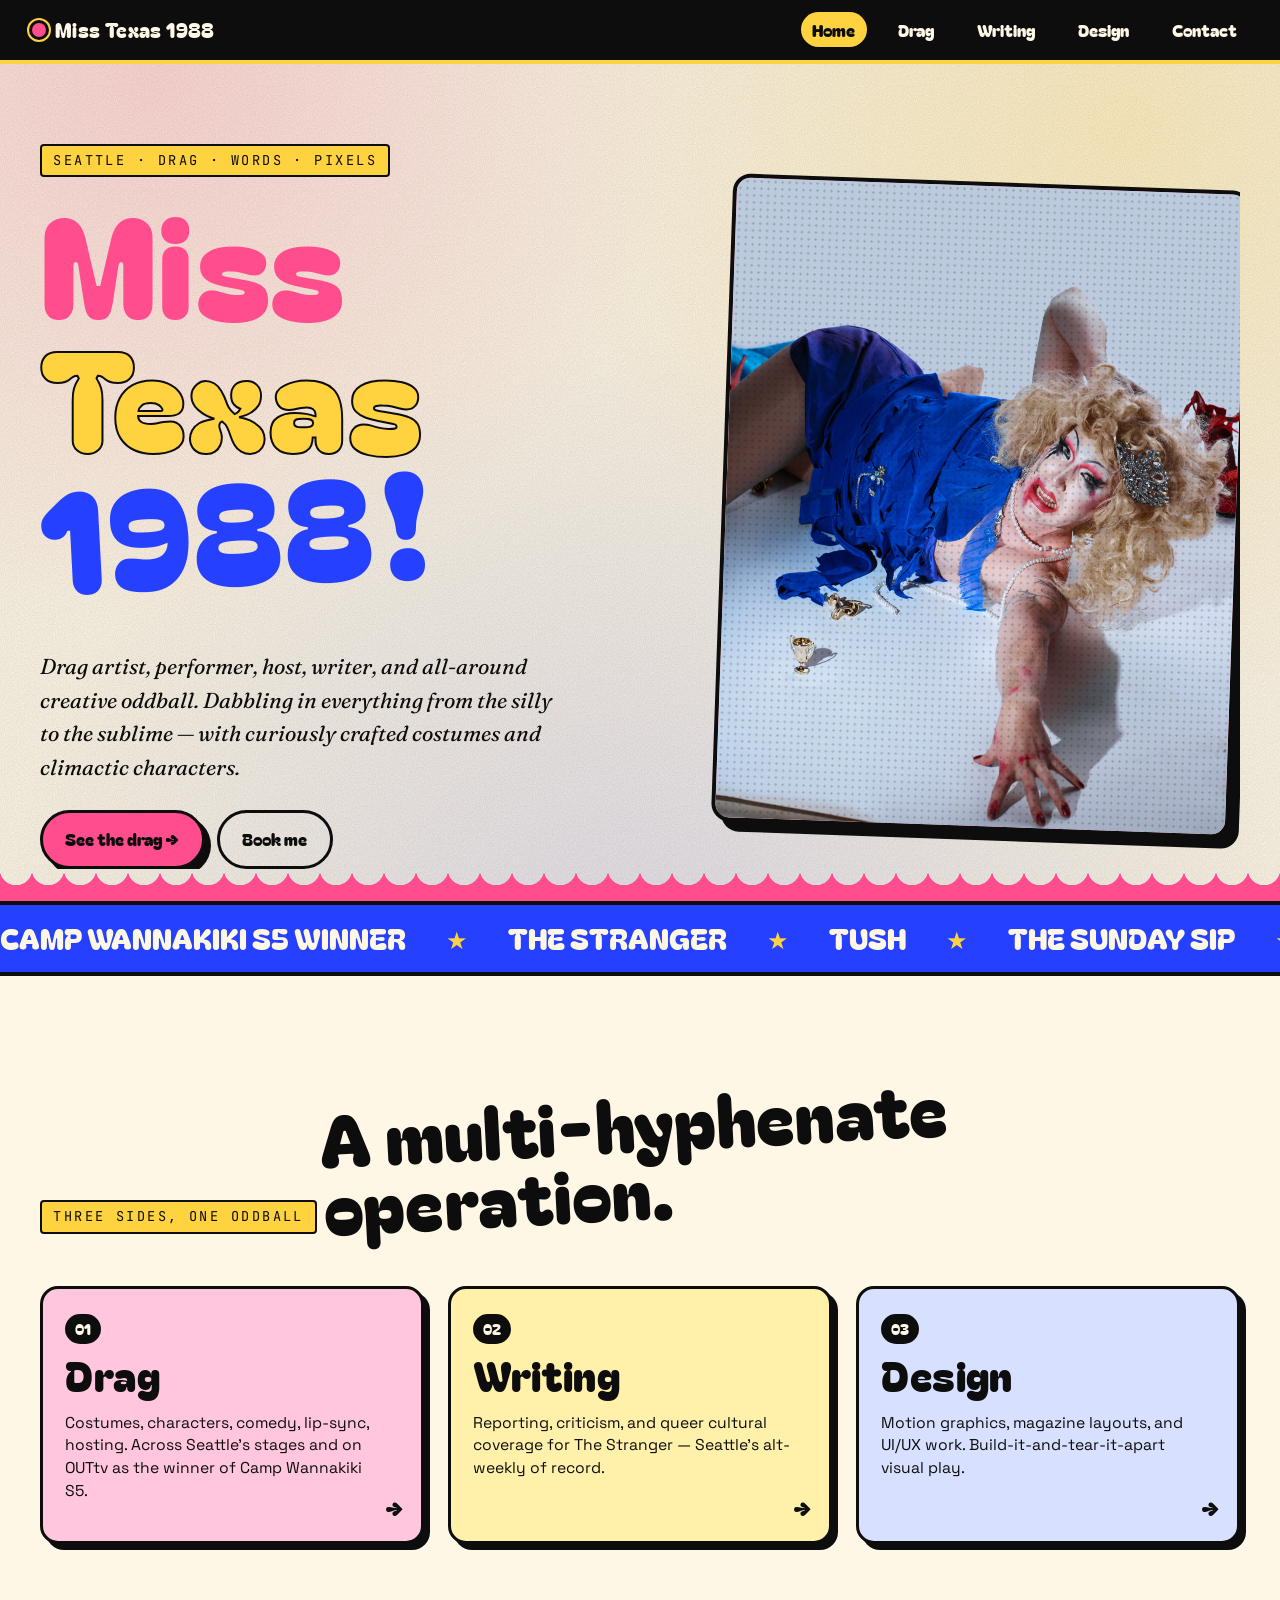
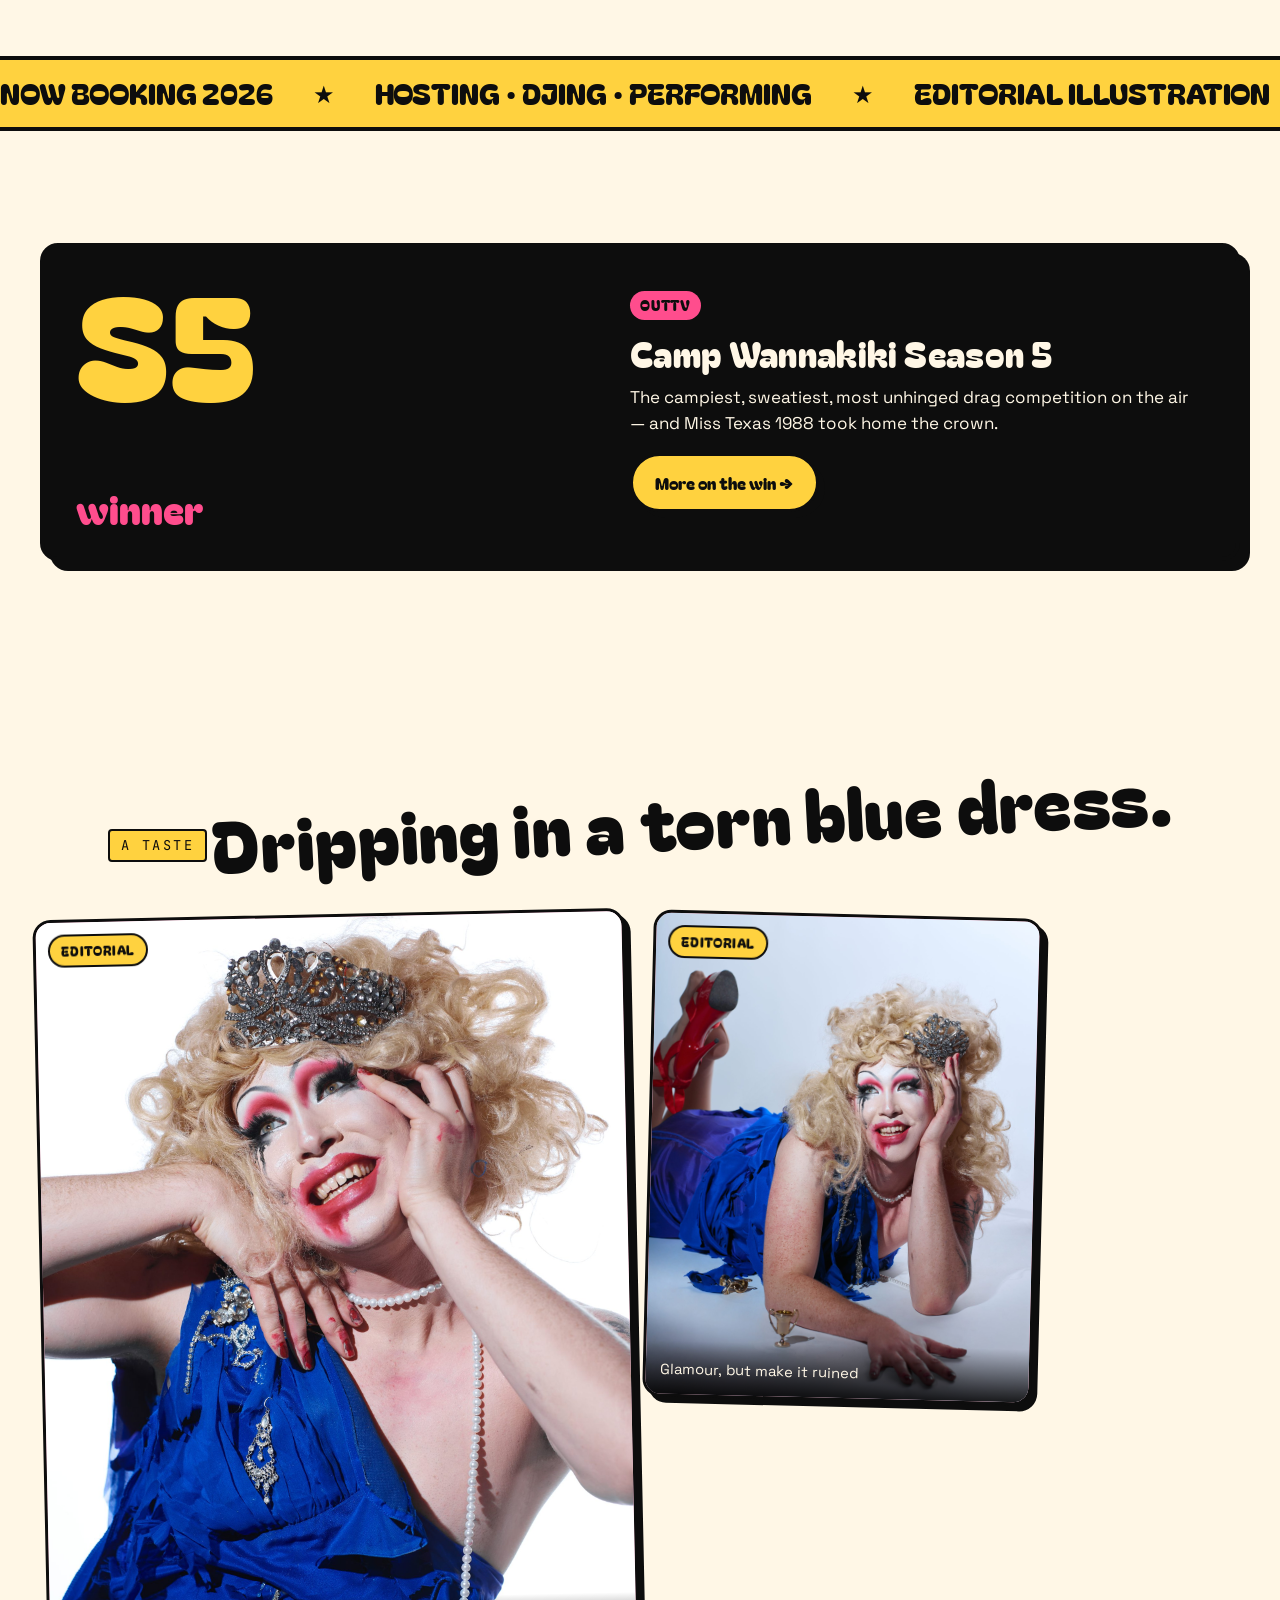
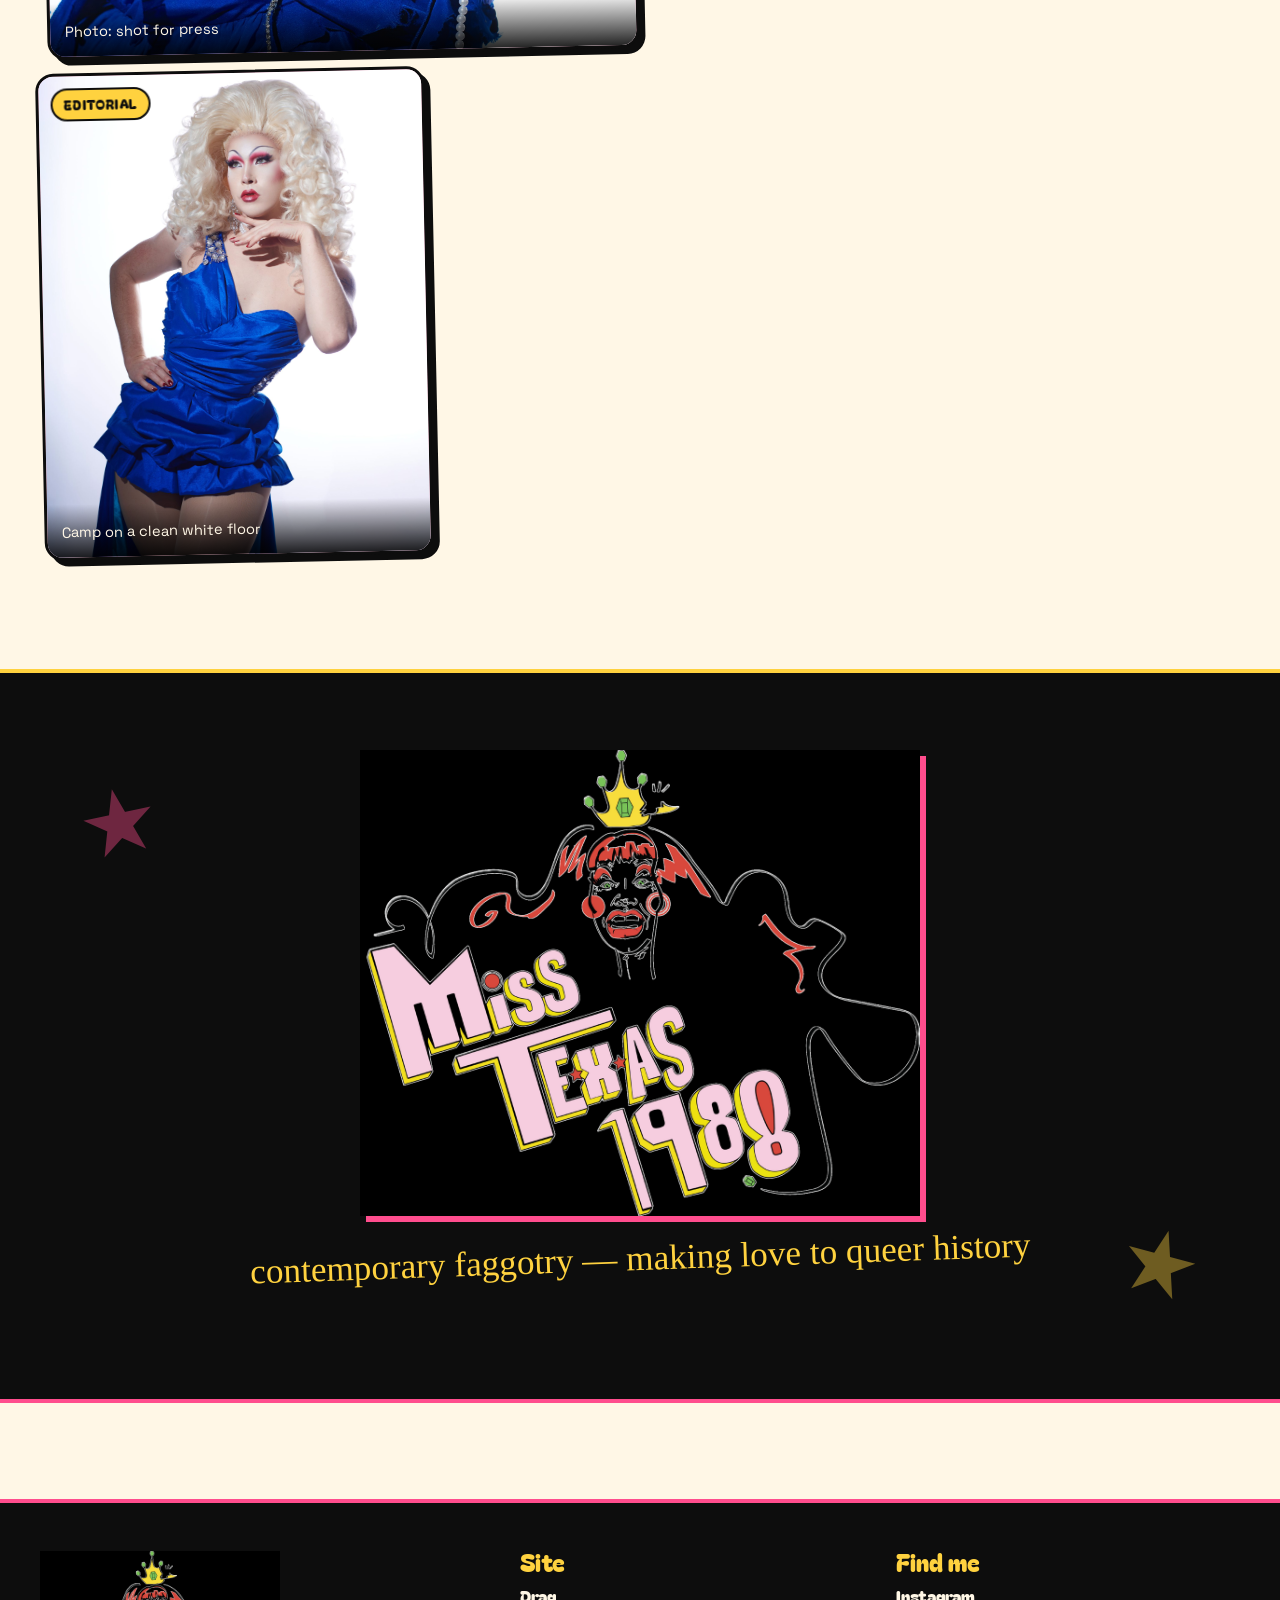
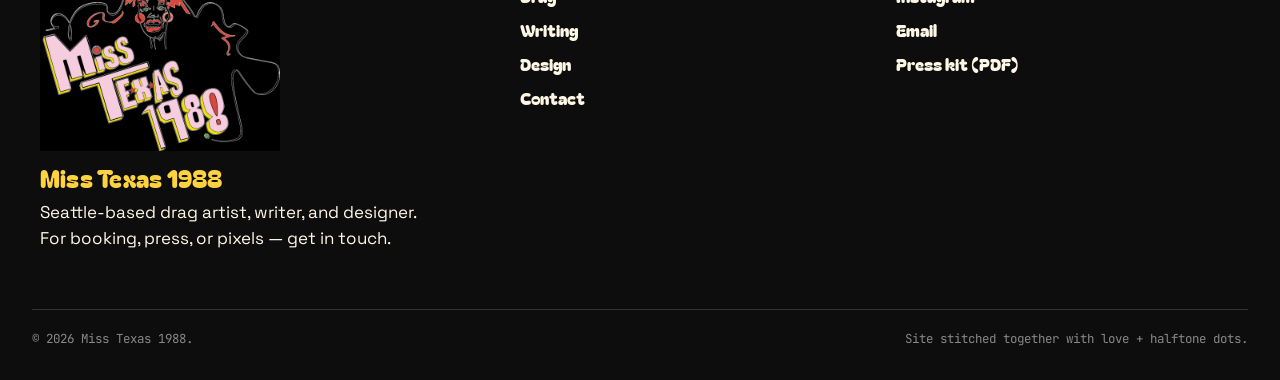
==== commit 11c938c1: "New logo: SVG-derived favicons, footer mark, dedicated home logo band — no more photo overlays" ====
--- a/index.html
+++ b/index.html
@@ -9,7 +9,10 @@
   <meta property="og:description" content="Drag artist, performer, writer for The Stranger, and graphic designer based in Seattle." />
   <meta property="og:type" content="website" />
   <meta property="og:image" content="assets/images/blue-dress-1.jpg" />
-  <link rel="icon" type="image/png" href="assets/images/logo.png" />
+  <link rel="icon" type="image/png" sizes="32x32" href="assets/images/favicon-32.png" />
+  <link rel="icon" type="image/png" sizes="192x192" href="assets/images/favicon-192.png" />
+  <link rel="apple-touch-icon" sizes="180x180" href="assets/images/favicon-192.png" />
+  <link rel="shortcut icon" href="assets/images/favicon.ico" />
   <link rel="preconnect" href="https://fonts.googleapis.com" />
   <link rel="preconnect" href="https://fonts.gstatic.com" crossorigin />
   <link href="https://fonts.googleapis.com/css2?family=Bagel+Fat+One&family=Caveat+Brush&family=Fraunces:ital,wght@0,400;0,600;0,800;1,400;1,600&family=Space+Grotesk:wght@400;500;600;700&family=JetBrains+Mono:wght@400;500&display=swap" rel="stylesheet" />
@@ -53,7 +56,6 @@
         </div>
         <div class="hero__photo halftone">
           <img src="assets/images/blue-dress-1.jpg" alt="Miss Texas 1988 in a torn blue dress, blonde wig, jeweled half-mask, posed dramatically on the floor" />
-          <img class="hero__logo" src="assets/images/logo.png" alt="" aria-hidden="true" />
         </div>
       </div>
     </section>
@@ -142,11 +144,19 @@
         </a>
       </div>
     </section>
+
+    <div class="logo-band">
+      <div class="logo-band__inner reveal">
+        <img class="logo-band__img" src="assets/images/mt-logo-dark.png" alt="Miss Texas 1988 logo" />
+        <p class="logo-band__tagline">contemporary faggotry — making love to queer history</p>
+      </div>
+    </div>
   </main>
 
   <footer class="site-footer">
     <div class="footer-inner">
       <div>
+        <img class="footer-logo" src="assets/images/mt-logo-dark.png" alt="Miss Texas 1988 logo" />
         <h4>Miss Texas 1988</h4>
         <p>Seattle-based drag artist, writer, and designer.<br/>For booking, press, or pixels — get in touch.</p>
       </div>
--- a/css/styles.css
+++ b/css/styles.css
@@ -664,6 +664,268 @@
   z-index: 2;
 }
 
+/* ---------- Project hero index (replaces placeholder work-grid) ---------- */
+.project-index {
+  display: grid;
+  grid-template-columns: repeat(2, 1fr);
+  gap: clamp(1rem, 2.5vw, 1.8rem);
+}
+@media (max-width: 760px) { .project-index { grid-template-columns: 1fr; } }
+
+.project-card {
+  display: flex;
+  flex-direction: column;
+  text-decoration: none;
+  color: var(--ink);
+  background: var(--cream);
+  border: 3px solid var(--ink);
+  border-radius: var(--radius);
+  overflow: hidden;
+  box-shadow: var(--shadow-cartoon);
+  transition: transform 0.25s, box-shadow 0.25s;
+  position: relative;
+}
+.project-card:hover {
+  transform: translate(-5px, -5px) rotate(-0.8deg);
+  box-shadow: 14px 14px 0 var(--ink);
+  color: var(--ink);
+}
+.project-card__media {
+  aspect-ratio: 16 / 10;
+  overflow: hidden;
+  position: relative;
+  border-bottom: 3px solid var(--ink);
+}
+.project-card__media img {
+  width: 100%; height: 100%;
+  object-fit: cover;
+  transition: transform 0.5s ease;
+}
+.project-card:hover .project-card__media img { transform: scale(1.04); }
+.project-card__media .tag {
+  position: absolute;
+  top: 14px; left: 14px;
+  z-index: 2;
+}
+.project-card__body {
+  padding: 1.3rem 1.4rem 1.5rem;
+  display: flex; flex-direction: column;
+  gap: 0.4rem;
+  flex: 1;
+}
+.project-card__title {
+  font-family: var(--font-display);
+  font-size: clamp(1.6rem, 2.5vw, 2.2rem);
+  margin: 0;
+  line-height: 1;
+}
+.project-card__tagline {
+  font-family: var(--font-serif);
+  font-style: italic;
+  font-size: 1.05rem;
+  color: var(--ink-soft);
+  margin: 0.2rem 0 0.4rem;
+}
+.project-card__meta {
+  font-family: var(--font-mono);
+  font-size: 0.75rem;
+  letter-spacing: 0.1em;
+  text-transform: uppercase;
+  color: var(--ink-soft);
+  margin-top: auto;
+  display: flex; gap: 0.6rem; flex-wrap: wrap;
+}
+.project-card__arrow {
+  position: absolute; bottom: 1rem; right: 1.3rem;
+  font-family: var(--font-display);
+  font-size: 1.5rem;
+}
+
+.project-card--featured { grid-column: span 2; }
+.project-card--featured .project-card__media { aspect-ratio: 21 / 9; }
+.project-card--pink { background: var(--pink-soft); }
+.project-card--yellow { background: var(--yellow-soft); }
+.project-card--blue { background: #d8e0ff; }
+.project-card--cream { background: var(--cream); }
+
+@media (max-width: 760px) {
+  .project-card--featured { grid-column: span 1; }
+  .project-card--featured .project-card__media { aspect-ratio: 16 / 10; }
+}
+
+/* ---------- Case study page ---------- */
+.case-hero {
+  padding: clamp(2rem, 5vw, 4rem) 0 0;
+}
+.case-meta {
+  display: grid;
+  grid-template-columns: repeat(auto-fit, minmax(180px, 1fr));
+  gap: 1rem;
+  margin: 2rem 0;
+}
+.case-meta__item {
+  border: 2px solid var(--ink);
+  border-radius: 12px;
+  padding: 0.7rem 0.9rem;
+  background: var(--cream);
+}
+.case-meta__label {
+  font-family: var(--font-mono);
+  font-size: 0.7rem;
+  letter-spacing: 0.15em;
+  text-transform: uppercase;
+  color: var(--ink-soft);
+  display: block;
+  margin-bottom: 0.25rem;
+}
+.case-meta__value {
+  font-family: var(--font-display);
+  font-size: 0.95rem;
+  line-height: 1.15;
+}
+.case-meta__value small {
+  font-family: var(--font-body);
+  font-weight: 400;
+  font-size: 0.85rem;
+}
+
+.case-img {
+  border: 3px solid var(--ink);
+  border-radius: var(--radius);
+  overflow: hidden;
+  box-shadow: var(--shadow-cartoon-lg);
+}
+.case-img img { width: 100%; display: block; }
+
+.case-section {
+  padding: clamp(2.5rem, 6vw, 5rem) 0;
+}
+.case-section h2 {
+  font-size: clamp(2rem, 4vw, 3.2rem);
+}
+.case-section p {
+  font-family: var(--font-serif);
+  font-size: 1.15rem;
+  max-width: 65ch;
+  line-height: 1.55;
+}
+.case-section ul {
+  padding-left: 1.4rem;
+  font-family: var(--font-serif);
+  font-size: 1.1rem;
+  max-width: 65ch;
+}
+.case-section ul li { margin-bottom: 0.6rem; }
+
+.aha {
+  border-left: 6px solid var(--pink-hot);
+  padding: 0.4rem 0 0.4rem 1.2rem;
+  margin: 1.5rem 0;
+  font-family: var(--font-serif);
+  font-style: italic;
+  font-size: 1.2rem;
+  color: var(--ink);
+  max-width: 60ch;
+}
+.aha::before {
+  content: "Ah-ha — ";
+  font-family: var(--font-display);
+  font-style: normal;
+  color: var(--pink-hot);
+}
+
+/* color palette swatches */
+.palette {
+  display: grid;
+  grid-template-columns: repeat(auto-fit, minmax(140px, 1fr));
+  gap: 0.6rem;
+  margin: 1.5rem 0;
+}
+.swatch {
+  border: 3px solid var(--ink);
+  border-radius: 14px;
+  overflow: hidden;
+  background: var(--cream);
+}
+.swatch__color {
+  height: 96px;
+  border-bottom: 2px solid var(--ink);
+}
+.swatch__label {
+  padding: 0.55rem 0.75rem;
+  font-family: var(--font-display);
+  font-size: 0.95rem;
+  line-height: 1.1;
+}
+.swatch__label small {
+  display: block;
+  font-family: var(--font-mono);
+  font-size: 0.72rem;
+  letter-spacing: 0.08em;
+  margin-top: 0.2rem;
+  color: var(--ink-soft);
+}
+
+/* process grid - 2-col image gallery for case studies */
+.process-grid {
+  display: grid;
+  grid-template-columns: repeat(auto-fit, minmax(280px, 1fr));
+  gap: 1rem;
+  margin: 1.5rem 0;
+}
+.process-grid figure {
+  margin: 0;
+  border: 3px solid var(--ink);
+  border-radius: var(--radius);
+  overflow: hidden;
+  background: var(--cream);
+  box-shadow: var(--shadow-cartoon);
+}
+.process-grid img {
+  width: 100%; display: block;
+  border-bottom: 2px solid var(--ink);
+}
+.process-grid figcaption {
+  padding: 0.6rem 0.9rem 0.8rem;
+  font-family: var(--font-body);
+  font-size: 0.9rem;
+  color: var(--ink-soft);
+}
+
+/* prev/next project nav */
+.case-nav {
+  display: grid;
+  grid-template-columns: 1fr 1fr;
+  gap: 1rem;
+  margin: 2rem 0;
+}
+.case-nav a {
+  display: block;
+  padding: 1.2rem 1.4rem;
+  background: var(--ink);
+  color: var(--cream);
+  border-radius: var(--radius);
+  text-decoration: none;
+  transition: transform 0.2s;
+}
+.case-nav a:hover { transform: translate(-3px, -3px); color: var(--yellow-butter); }
+.case-nav a:nth-child(2) { text-align: right; }
+.case-nav small {
+  font-family: var(--font-mono);
+  font-size: 0.75rem;
+  letter-spacing: 0.12em;
+  text-transform: uppercase;
+  color: var(--yellow-butter);
+  display: block;
+  margin-bottom: 0.2rem;
+}
+.case-nav strong {
+  font-family: var(--font-display);
+  font-weight: 400;
+  font-size: 1.4rem;
+}
+@media (max-width: 600px) { .case-nav { grid-template-columns: 1fr; } .case-nav a:nth-child(2) { text-align: left; } }
+
 /* upload-later note */
 .note {
   border: 2px dashed var(--ink);
@@ -758,6 +1020,59 @@
 }
 @media (max-width: 760px) { .footer-inner { grid-template-columns: 1fr; } }
 .site-footer h4 { font-size: 1.5rem; color: var(--yellow-butter); }
+.footer-logo {
+  max-width: 240px;
+  width: 70%;
+  height: auto;
+  display: block;
+  margin-bottom: 1rem;
+}
+
+/* dedicated logo band — for clean (non-photo) display of the brand mark */
+.logo-band {
+  background: var(--ink);
+  padding: clamp(2.5rem, 6vw, 5rem) var(--gutter);
+  border-top: 4px solid var(--yellow-butter);
+  border-bottom: 4px solid var(--pink-hot);
+  text-align: center;
+  position: relative;
+  overflow: hidden;
+}
+.logo-band__inner {
+  width: min(900px, 100%);
+  margin: 0 auto;
+  position: relative;
+  z-index: 2;
+}
+.logo-band__img {
+  max-width: 560px;
+  width: 75%;
+  height: auto;
+  margin: 0 auto;
+  display: block;
+  filter: drop-shadow(6px 6px 0 var(--pink-hot));
+}
+.logo-band__tagline {
+  font-family: var(--font-script);
+  color: var(--yellow-butter);
+  font-size: clamp(1.4rem, 3vw, 2.2rem);
+  margin-top: 1rem;
+  transform: rotate(-2deg);
+  display: inline-block;
+}
+.logo-band::before,
+.logo-band::after {
+  content: "★";
+  position: absolute;
+  font-family: var(--font-display);
+  color: var(--pink-hot);
+  opacity: 0.4;
+  font-size: clamp(3rem, 7vw, 6rem);
+  pointer-events: none;
+}
+.logo-band::before { top: 10%; left: 6%; transform: rotate(-12deg); }
+.logo-band::after  { bottom: 10%; right: 6%; transform: rotate(15deg); color: var(--yellow-butter); }
+
 .site-footer a { color: var(--cream); text-decoration: none; }
 .site-footer a:hover { color: var(--yellow-butter); }
 .site-footer ul { list-style: none; padding: 0; margin: 0; }
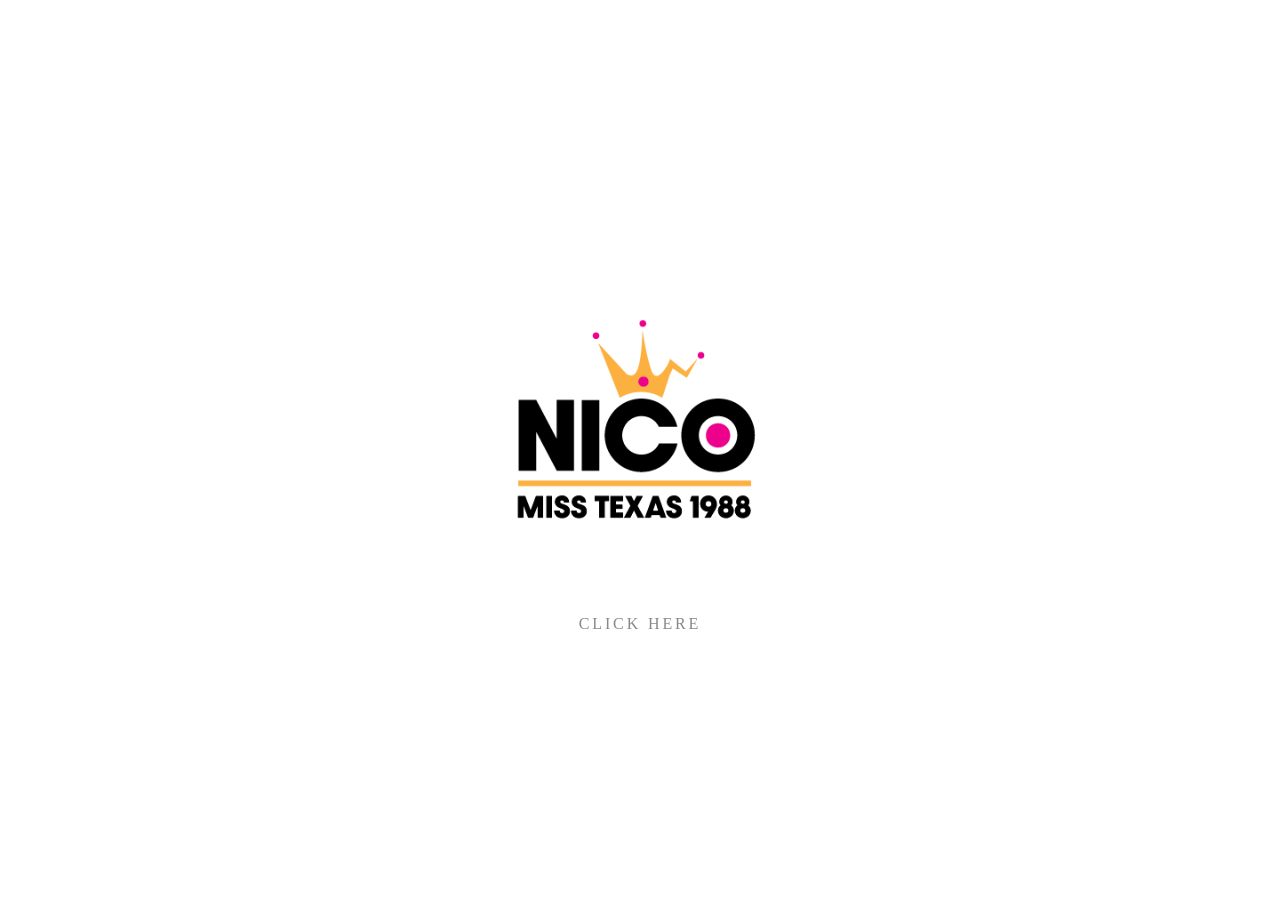
==== commit 9f531a28: "Rebuild: simple logo homepage + portfolio PDF" ====
--- a/index.html
+++ b/index.html
@@ -1,190 +1,51 @@
-<!doctype html>
+<!DOCTYPE html>
 <html lang="en">
 <head>
-  <meta charset="utf-8" />
-  <meta name="viewport" content="width=device-width, initial-scale=1" />
-  <title>Miss Texas 1988 — Drag Artist, Writer, Designer</title>
-  <meta name="description" content="Miss Texas 1988 is a Seattle drag artist, performer, host, writer, and graphic designer. Camp Wannakiki Season 5 winner. Reporter for The Stranger." />
-  <meta property="og:title" content="Miss Texas 1988" />
-  <meta property="og:description" content="Drag artist, performer, writer for The Stranger, and graphic designer based in Seattle." />
-  <meta property="og:type" content="website" />
-  <meta property="og:image" content="assets/images/blue-dress-1.jpg" />
-  <link rel="icon" type="image/png" sizes="32x32" href="assets/images/favicon-32.png" />
-  <link rel="icon" type="image/png" sizes="192x192" href="assets/images/favicon-192.png" />
-  <link rel="apple-touch-icon" sizes="180x180" href="assets/images/favicon-192.png" />
-  <link rel="shortcut icon" href="assets/images/favicon.ico" />
-  <link rel="preconnect" href="https://fonts.googleapis.com" />
-  <link rel="preconnect" href="https://fonts.gstatic.com" crossorigin />
-  <link href="https://fonts.googleapis.com/css2?family=Bagel+Fat+One&family=Caveat+Brush&family=Fraunces:ital,wght@0,400;0,600;0,800;1,400;1,600&family=Space+Grotesk:wght@400;500;600;700&family=JetBrains+Mono:wght@400;500&display=swap" rel="stylesheet" />
-  <link rel="stylesheet" href="css/styles.css" />
+  <meta charset="UTF-8" />
+  <meta name="viewport" content="width=device-width, initial-scale=1.0" />
+  <title>Nico Swenson — Miss Texas 1988</title>
+  <link rel="icon" href="assets/images/favicon.ico" />
+  <style>
+    *, *::before, *::after { box-sizing: border-box; margin: 0; padding: 0; }
+    html, body {
+      height: 100%;
+    }
+    body {
+      background: #fff;
+      display: flex;
+      align-items: center;
+      justify-content: center;
+      min-height: 100vh;
+    }
+    a {
+      display: flex;
+      flex-direction: column;
+      align-items: center;
+      gap: 28px;
+      text-decoration: none;
+      color: #111;
+    }
+    img {
+      width: min(320px, 80vw);
+      display: block;
+    }
+    span {
+      font-family: Georgia, serif;
+      font-size: clamp(0.85rem, 2vw, 1rem);
+      letter-spacing: 0.18em;
+      text-transform: uppercase;
+      color: #888;
+      transition: color 0.2s;
+    }
+    a:hover span {
+      color: #e4028c;
+    }
+  </style>
 </head>
 <body>
-
-  <header class="site-header">
-    <nav class="nav" aria-label="Primary">
-      <a class="nav-brand" href="index.html">Miss Texas 1988</a>
-      <button class="nav-toggle" aria-expanded="false" aria-controls="primary-nav" aria-label="Open menu">≡</button>
-      <ul class="nav-links" id="primary-nav">
-        <li><a href="index.html">Home</a></li>
-        <li><a href="drag.html">Drag</a></li>
-        <li><a href="writing.html">Writing</a></li>
-        <li><a href="design.html">Design</a></li>
-        <li><a href="contact.html">Contact</a></li>
-      </ul>
-    </nav>
-  </header>
-
-  <main>
-    <section class="hero wrap">
-      <div class="hero__inner">
-        <div>
-          <span class="eyebrow">Seattle · drag · words · pixels</span>
-          <h1 class="hero__title headline-rainbow">
-            <span class="word">Miss</span>
-            <span class="word">Texas</span>
-            <span class="word word--rotate">1988!</span>
-          </h1>
-          <p class="hero__lead">
-            Drag artist, performer, host, writer, and all-around creative oddball.
-            Dabbling in everything from the silly to the sublime — with curiously crafted costumes
-            and climactic characters.
-          </p>
-          <div class="hero__cta">
-            <a class="btn btn--pink" href="drag.html">See the drag →</a>
-            <a class="btn btn--ghost" href="contact.html">Book me</a>
-          </div>
-        </div>
-        <div class="hero__photo halftone">
-          <img src="assets/images/blue-dress-1.jpg" alt="Miss Texas 1988 in a torn blue dress, blonde wig, jeweled half-mask, posed dramatically on the floor" />
-        </div>
-      </div>
-    </section>
-
-    <div class="scallop scallop--pink" aria-hidden="true"></div>
-    <div class="marquee marquee--blue" aria-hidden="true">
-      <div class="marquee__track">
-        <span>Camp Wannakiki S5 Winner</span><span>The Stranger</span><span>Tush</span>
-        <span>The Sunday Sip</span><span>Lashes</span><span>Glory Hole</span>
-        <span>Jawbreaker</span><span>High F@ggotry</span>
-        <span>Camp Wannakiki S5 Winner</span><span>The Stranger</span><span>Tush</span>
-        <span>The Sunday Sip</span><span>Lashes</span><span>Glory Hole</span>
-        <span>Jawbreaker</span><span>High F@ggotry</span>
-      </div>
-    </div>
-
-    <section class="section wrap">
-      <div class="reveal">
-        <span class="eyebrow">Three sides, one oddball</span>
-        <h2 class="lift">A multi-hyphenate <br/>operation.</h2>
-      </div>
-
-      <div class="three-up mt-4">
-        <a class="facet facet--drag reveal" href="drag.html" data-tilt>
-          <span class="facet__num">01</span>
-          <h3 class="facet__title">Drag</h3>
-          <p class="facet__desc">Costumes, characters, comedy, lip-sync, hosting. Across Seattle's stages and on OUTtv as the winner of Camp Wannakiki S5.</p>
-          <span class="facet__arrow">→</span>
-        </a>
-        <a class="facet facet--writing reveal" href="writing.html" data-tilt>
-          <span class="facet__num">02</span>
-          <h3 class="facet__title">Writing</h3>
-          <p class="facet__desc">Reporting, criticism, and queer cultural coverage for The Stranger — Seattle's alt-weekly of record.</p>
-          <span class="facet__arrow">→</span>
-        </a>
-        <a class="facet facet--design reveal" href="design.html" data-tilt>
-          <span class="facet__num">03</span>
-          <h3 class="facet__title">Design</h3>
-          <p class="facet__desc">Motion graphics, magazine layouts, and UI/UX work. Build-it-and-tear-it-apart visual play.</p>
-          <span class="facet__arrow">→</span>
-        </a>
-      </div>
-    </section>
-
-    <div class="marquee marquee--yellow" aria-hidden="true">
-      <div class="marquee__track">
-        <span>Now booking 2026</span><span>Hosting · DJing · Performing</span>
-        <span>Editorial illustration</span><span>Brand ID</span>
-        <span>Now booking 2026</span><span>Hosting · DJing · Performing</span>
-        <span>Editorial illustration</span><span>Brand ID</span>
-      </div>
-    </div>
-
-    <section class="section wrap">
-      <div class="bigstat reveal">
-        <div class="bigstat__number">S5<br/><span style="font-size: 2.5rem; color: var(--pink-hot);">winner</span></div>
-        <div>
-          <span class="tag tag--pink">OUTtv</span>
-          <h3 class="mt-2">Camp Wannakiki Season 5</h3>
-          <p>The campiest, sweatiest, most unhinged drag competition on the air — and Miss Texas 1988 took home the crown.</p>
-          <a class="btn" href="drag.html">More on the win →</a>
-        </div>
-      </div>
-    </section>
-
-    <section class="section wrap">
-      <div class="reveal center">
-        <span class="eyebrow">A taste</span>
-        <h2 class="lift">Dripping in a torn blue dress.</h2>
-      </div>
-      <div class="gallery mt-4">
-        <a class="thumb reveal" href="drag.html">
-          <img src="assets/images/blue-dress-2.jpg" alt="Miss Texas 1988 in a torn blue dress on the floor" />
-          <span class="thumb__label">Editorial</span>
-          <span class="thumb__caption">Photo: shot for press</span>
-        </a>
-        <a class="thumb reveal" href="drag.html">
-          <img src="assets/images/blue-dress-3.jpg" alt="Miss Texas 1988 lying with hands outstretched" />
-          <span class="thumb__label">Editorial</span>
-          <span class="thumb__caption">Glamour, but make it ruined</span>
-        </a>
-        <a class="thumb reveal" href="drag.html">
-          <img src="assets/images/blue-dress-4.jpg" alt="Miss Texas 1988 portrait" />
-          <span class="thumb__label">Editorial</span>
-          <span class="thumb__caption">Camp on a clean white floor</span>
-        </a>
-      </div>
-    </section>
-
-    <div class="logo-band">
-      <div class="logo-band__inner reveal">
-        <img class="logo-band__img" src="assets/images/mt-logo-dark.png" alt="Miss Texas 1988 logo" />
-        <p class="logo-band__tagline">contemporary faggotry — making love to queer history</p>
-      </div>
-    </div>
-  </main>
-
-  <footer class="site-footer">
-    <div class="footer-inner">
-      <div>
-        <img class="footer-logo" src="assets/images/mt-logo-dark.png" alt="Miss Texas 1988 logo" />
-        <h4>Miss Texas 1988</h4>
-        <p>Seattle-based drag artist, writer, and designer.<br/>For booking, press, or pixels — get in touch.</p>
-      </div>
-      <div>
-        <h4>Site</h4>
-        <ul>
-          <li><a href="drag.html">Drag</a></li>
-          <li><a href="writing.html">Writing</a></li>
-          <li><a href="design.html">Design</a></li>
-          <li><a href="contact.html">Contact</a></li>
-        </ul>
-      </div>
-      <div>
-        <h4>Find me</h4>
-        <ul>
-          <li><a href="https://instagram.com/misstexas1988" target="_blank" rel="noopener">Instagram</a></li>
-          <li><a href="mailto:misstexas1988@gmail.com">Email</a></li>
-          <li><a href="assets/files/Miss-Texas-1988-Drag-Resume.pdf" target="_blank" rel="noopener">Press kit (PDF)</a></li>
-        </ul>
-      </div>
-    </div>
-    <div class="footer-fineprint">
-      <span>© <span id="year"></span> Miss Texas 1988.</span>
-      <span>Site stitched together with love + halftone dots.</span>
-    </div>
-  </footer>
-
-  <script>document.getElementById('year').textContent = new Date().getFullYear();</script>
-  <script src="js/main.js"></script>
+  <a href="portfolio.pdf" target="_blank">
+    <img src="assets/images/logo.png" alt="Nico — Miss Texas 1988" />
+    <span>Click Here</span>
+  </a>
 </body>
 </html>
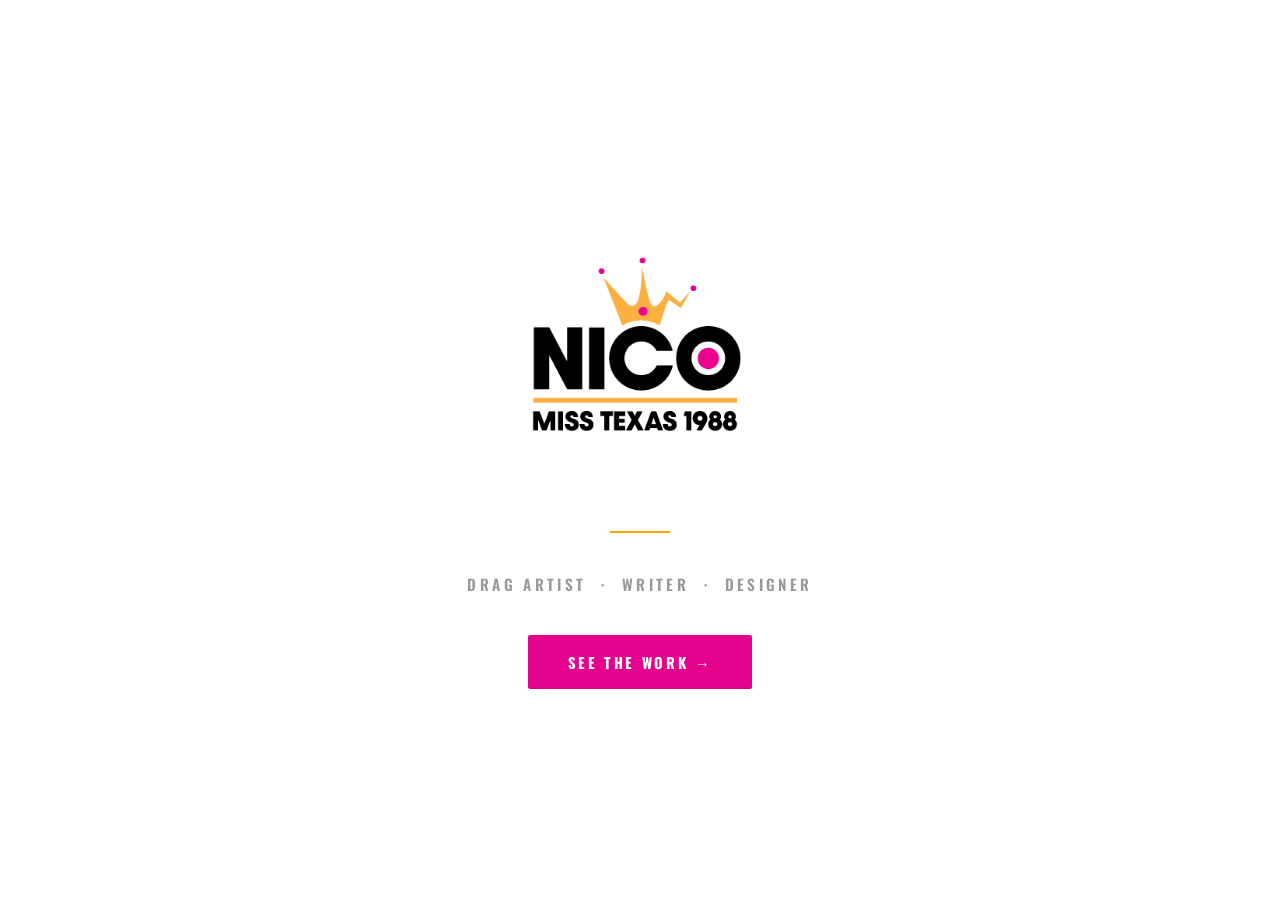
==== commit 0d4f9900: "Landing page redesign + remove cover from flipbook - index.html: logo + 'Drag Artist · Writer · Desi" ====
--- a/index.html
+++ b/index.html
@@ -5,47 +5,75 @@
   <meta name="viewport" content="width=device-width, initial-scale=1.0" />
   <title>Nico Swenson — Miss Texas 1988</title>
   <link rel="icon" href="assets/images/favicon.ico" />
+  <link href="https://fonts.googleapis.com/css2?family=Oswald:wght@600;700&family=Jost:wght@300;400&display=swap" rel="stylesheet" />
   <style>
     *, *::before, *::after { box-sizing: border-box; margin: 0; padding: 0; }
-    html, body {
-      height: 100%;
-    }
+    html, body { height: 100%; }
     body {
       background: #fff;
       display: flex;
+      flex-direction: column;
       align-items: center;
       justify-content: center;
       min-height: 100vh;
+      gap: 0;
     }
-    a {
+
+    .landing {
       display: flex;
       flex-direction: column;
       align-items: center;
-      gap: 28px;
-      text-decoration: none;
-      color: #111;
+      gap: clamp(24px, 4vw, 40px);
+      padding: 40px 24px;
+      text-align: center;
     }
-    img {
-      width: min(320px, 80vw);
+
+    .landing__logo {
+      width: min(280px, 72vw);
       display: block;
     }
-    span {
-      font-family: Georgia, serif;
-      font-size: clamp(0.85rem, 2vw, 1rem);
+
+    .landing__rule {
+      width: clamp(40px, 8vw, 60px);
+      height: 2px;
+      background: #f7a800;
+    }
+
+    .landing__tagline {
+      font-family: 'Oswald', sans-serif;
+      font-weight: 600;
+      font-size: clamp(0.75rem, 1.8vw, 0.95rem);
+      letter-spacing: 0.22em;
+      text-transform: uppercase;
+      color: rgba(0,0,0,0.4);
+    }
+
+    .landing__cta {
+      display: inline-block;
+      font-family: 'Oswald', sans-serif;
+      font-weight: 700;
+      font-size: clamp(0.78rem, 1.4vw, 0.92rem);
       letter-spacing: 0.18em;
       text-transform: uppercase;
-      color: #888;
-      transition: color 0.2s;
+      color: #fff;
+      background: #e4028c;
+      padding: 16px 40px;
+      text-decoration: none;
+      border-radius: 2px;
+      transition: background 0.15s, transform 0.15s;
     }
-    a:hover span {
-      color: #e4028c;
+    .landing__cta:hover {
+      background: #1a1718;
+      transform: scale(1.03);
     }
   </style>
 </head>
 <body>
-  <a href="portfolio.pdf" target="_blank">
-    <img src="assets/images/logo.png" alt="Nico — Miss Texas 1988" />
-    <span>Click Here</span>
-  </a>
+  <div class="landing">
+    <img class="landing__logo" src="assets/images/logo.png" alt="Nico Swenson — Miss Texas 1988" />
+    <div class="landing__rule"></div>
+    <p class="landing__tagline">Drag Artist &nbsp;·&nbsp; Writer &nbsp;·&nbsp; Designer</p>
+    <a class="landing__cta" href="flipbook.html">See the Work &rarr;</a>
+  </div>
 </body>
 </html>
